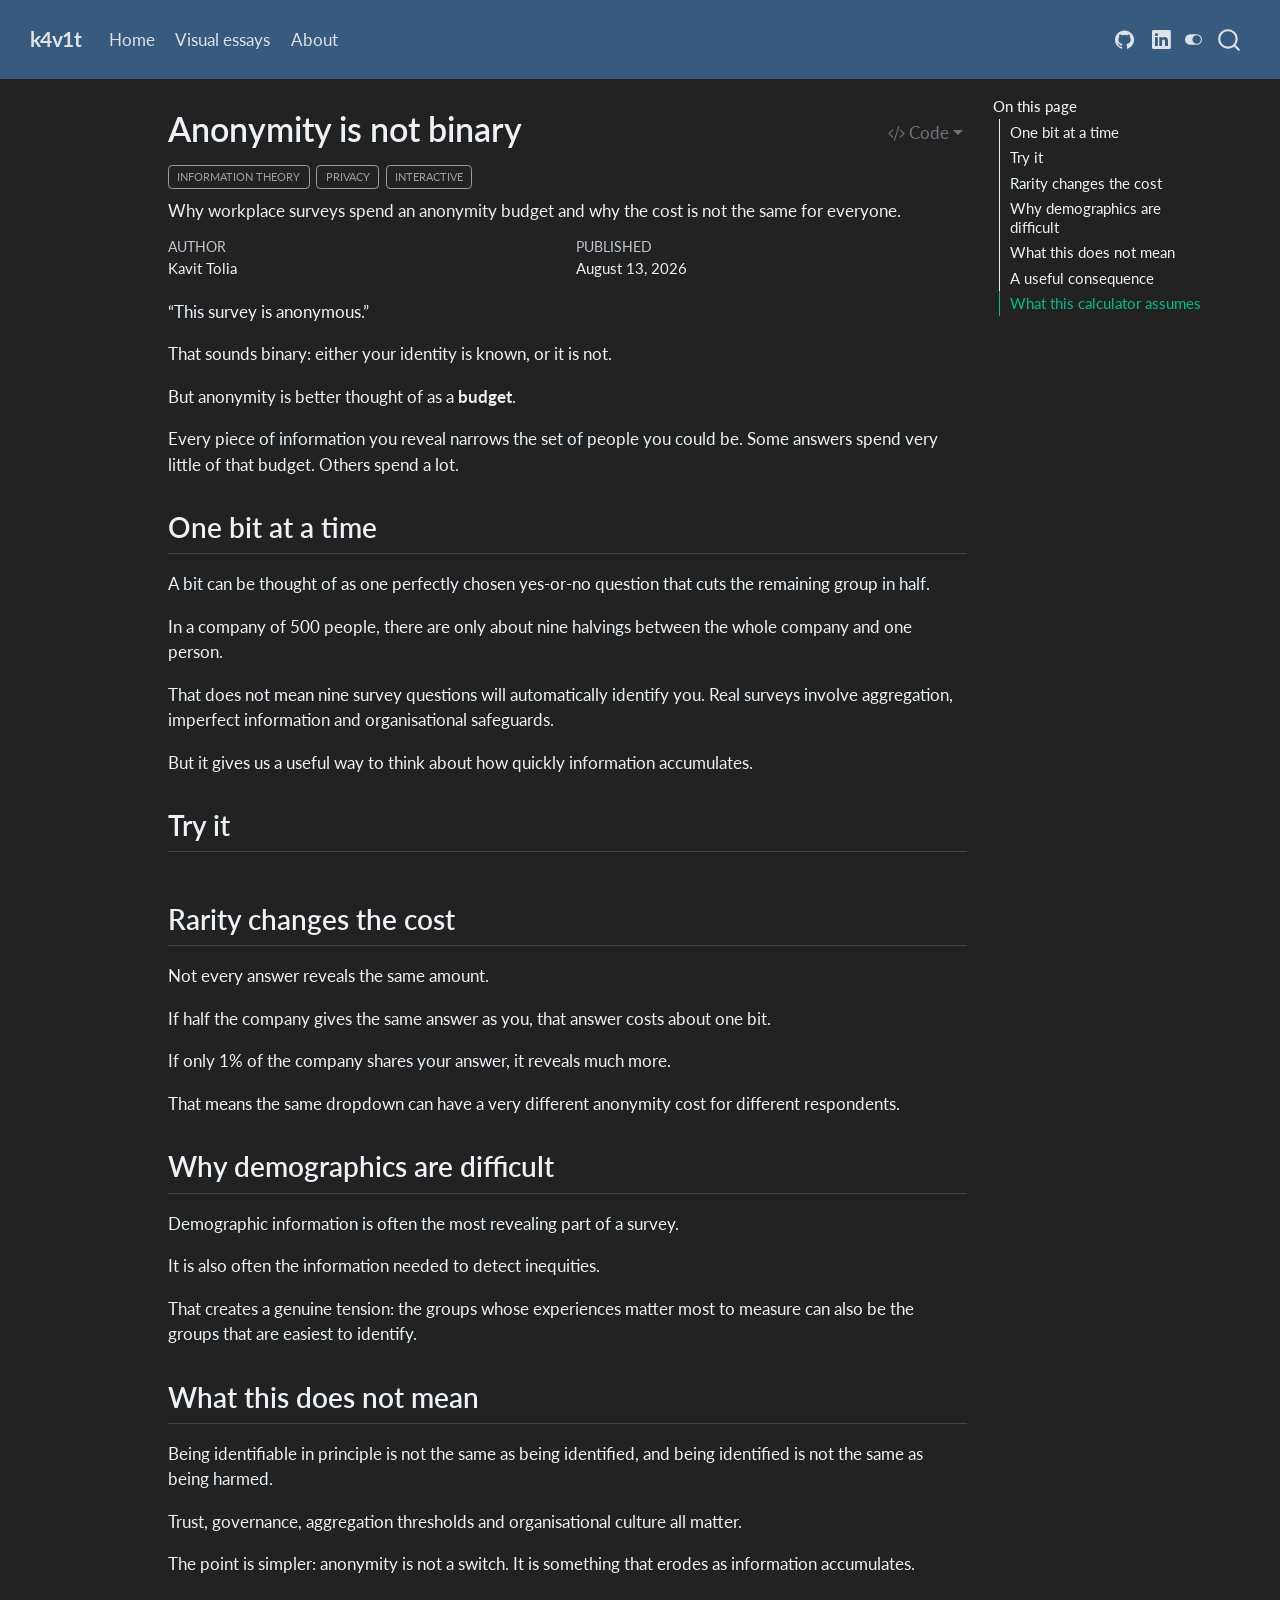
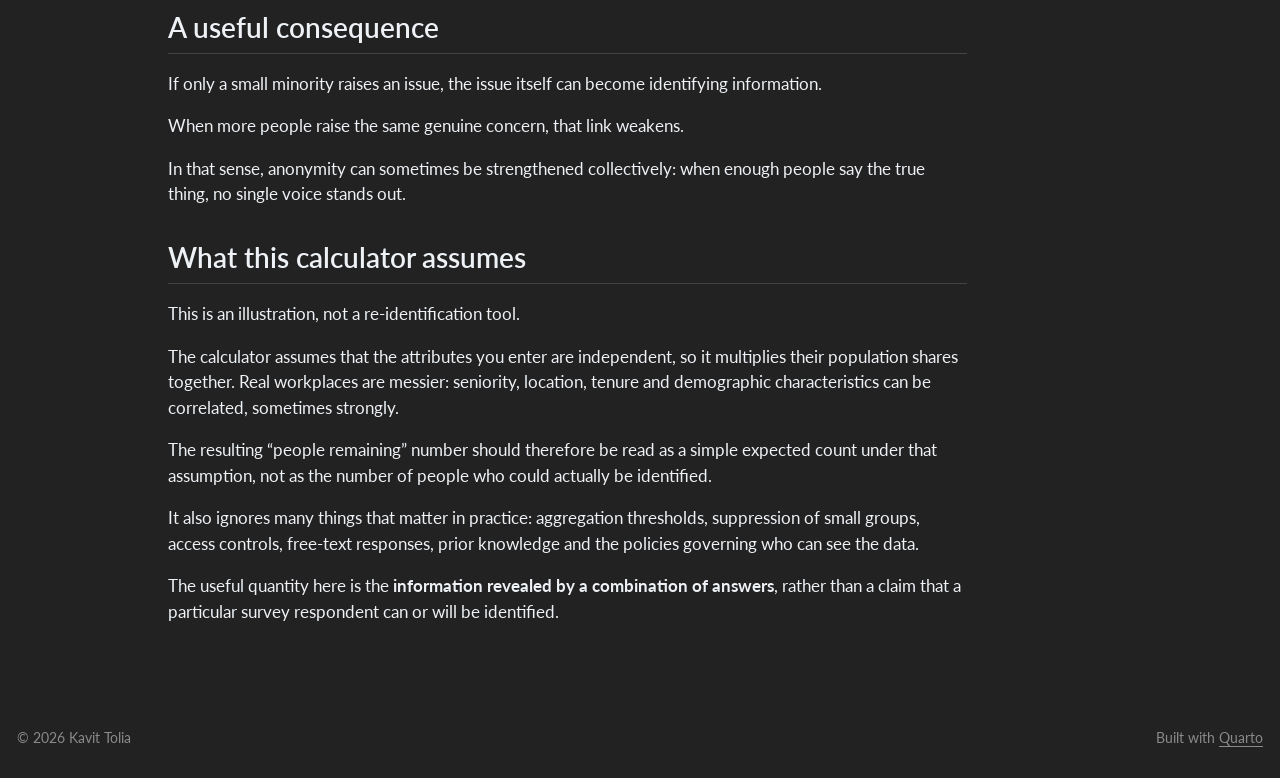
==== posts/anonymity-budget/index.html @ 7439a1c4 "Built site for gh-pages" ====
<!DOCTYPE html>
<html xmlns="http://www.w3.org/1999/xhtml" lang="en" xml:lang="en"><head>

<meta charset="utf-8">
<meta name="generator" content="quarto-1.9.38">

<meta name="viewport" content="width=device-width, initial-scale=1.0, user-scalable=yes">

<meta name="author" content="Kavit Tolia">
<meta name="dcterms.date" content="2026-08-13">
<meta name="description" content="Why workplace surveys spend an anonymity budget and why the cost is not the same for everyone.">

<title>Anonymity is not binary – k4v1t</title>
<style>
/* Default styles provided by pandoc.
** See https://pandoc.org/MANUAL.html#variables-for-html for config info.
*/
code{white-space: pre-wrap;}
span.smallcaps{font-variant: small-caps;}
div.columns{display: flex; gap: min(4vw, 1.5em);}
div.column{flex: auto; overflow-x: auto;}
div.hanging-indent{margin-left: 1.5em; text-indent: -1.5em;}
ul.task-list{list-style: none;}
ul.task-list li input[type="checkbox"] {
  width: 0.8em;
  margin: 0 0.8em 0.2em -1em; /* quarto-specific, see https://github.com/quarto-dev/quarto-cli/issues/4556 */ 
  vertical-align: middle;
}
/* CSS for syntax highlighting */
html { -webkit-text-size-adjust: 100%; }
pre > code.sourceCode { white-space: pre; position: relative; }
pre > code.sourceCode > span { display: inline-block; line-height: 1.25; }
pre > code.sourceCode > span:empty { height: 1.2em; }
.sourceCode { overflow: visible; }
code.sourceCode > span { color: inherit; text-decoration: inherit; }
div.sourceCode { margin: 1em 0; }
pre.sourceCode { margin: 0; }
@media screen {
div.sourceCode { overflow: auto; }
}
@media print {
pre > code.sourceCode { white-space: pre-wrap; }
pre > code.sourceCode > span { text-indent: -5em; padding-left: 5em; }
}
pre.numberSource code
  { counter-reset: source-line 0; }
pre.numberSource code > span
  { position: relative; left: -4em; counter-increment: source-line; }
pre.numberSource code > span > a:first-child::before
  { content: counter(source-line);
    position: relative; left: -1em; text-align: right; vertical-align: baseline;
    border: none; display: inline-block;
    -webkit-touch-callout: none; -webkit-user-select: none;
    -khtml-user-select: none; -moz-user-select: none;
    -ms-user-select: none; user-select: none;
    padding: 0 4px; width: 4em;
  }
pre.numberSource { margin-left: 3em;  padding-left: 4px; }
div.sourceCode
  {   }
@media screen {
pre > code.sourceCode > span > a:first-child::before { text-decoration: underline; }
}
</style>


<script src="../../site_libs/quarto-nav/quarto-nav.js"></script>
<script src="../../site_libs/quarto-nav/headroom.min.js"></script>
<script src="../../site_libs/clipboard/clipboard.min.js"></script>
<script src="../../site_libs/quarto-search/autocomplete.umd.js"></script>
<script src="../../site_libs/quarto-search/fuse.min.js"></script>
<script src="../../site_libs/quarto-search/quarto-search.js"></script>
<meta name="quarto:offset" content="../../">
<script src="../../site_libs/quarto-html/quarto.js" type="module"></script>
<script src="../../site_libs/quarto-html/tabsets/tabsets.js" type="module"></script>
<script src="../../site_libs/quarto-html/popper.min.js"></script>
<script src="../../site_libs/quarto-html/tippy.umd.min.js"></script>
<script src="../../site_libs/quarto-html/anchor.min.js"></script>
<link href="../../site_libs/quarto-html/tippy.css" rel="stylesheet">
<link href="../../site_libs/quarto-html/quarto-syntax-highlighting-15634bcf2e68342d4ad2dfa704d543f6.css" rel="stylesheet" class="quarto-color-scheme" id="quarto-text-highlighting-styles">
<link href="../../site_libs/quarto-html/quarto-syntax-highlighting-dark-0a6b7249c26820e032cb0bd839ff02b1.css" rel="stylesheet" class="quarto-color-scheme quarto-color-alternate" id="quarto-text-highlighting-styles">
<script src="../../site_libs/bootstrap/bootstrap.min.js"></script>
<link href="../../site_libs/bootstrap/bootstrap-icons.css" rel="stylesheet">
<link href="../../site_libs/bootstrap/bootstrap-158031087360bce0ff56dc785ce39e06.min.css" rel="stylesheet" append-hash="true" class="quarto-color-scheme" id="quarto-bootstrap" data-mode="light">
<link href="../../site_libs/bootstrap/bootstrap-dark-5685cd926c25366c96d9f1407e584118.min.css" rel="stylesheet" append-hash="true" class="quarto-color-scheme quarto-color-alternate" id="quarto-bootstrap" data-mode="dark">
<script id="quarto-search-options" type="application/json">{
  "location": "navbar",
  "copy-button": false,
  "collapse-after": 3,
  "panel-placement": "end",
  "type": "overlay",
  "limit": 50,
  "keyboard-shortcut": [
    "f",
    "/",
    "s"
  ],
  "show-item-context": false,
  "language": {
    "search-no-results-text": "No results",
    "search-matching-documents-text": "matching documents",
    "search-copy-link-title": "Copy link to search",
    "search-hide-matches-text": "Hide additional matches",
    "search-more-match-text": "more match in this document",
    "search-more-matches-text": "more matches in this document",
    "search-clear-button-title": "Clear",
    "search-text-placeholder": "",
    "search-detached-cancel-button-title": "Cancel",
    "search-submit-button-title": "Submit",
    "search-label": "Search"
  }
}</script>
<script type="module" src="../../site_libs/quarto-ojs/quarto-ojs-runtime.js"></script>
<link href="../../site_libs/quarto-ojs/quarto-ojs.css" rel="stylesheet">


<link rel="stylesheet" href="../../styles.css">
</head>

<body class="nav-fixed quarto-dark"><script id="quarto-html-before-body" type="application/javascript">
    const toggleBodyColorMode = (bsSheetEl) => {
      const mode = bsSheetEl.getAttribute("data-mode");
      const bodyEl = window.document.querySelector("body");
      if (mode === "dark") {
        bodyEl.classList.add("quarto-dark");
        bodyEl.classList.remove("quarto-light");
      } else {
        bodyEl.classList.add("quarto-light");
        bodyEl.classList.remove("quarto-dark");
      }
    }
    const toggleBodyColorPrimary = () => {
      const bsSheetEl = window.document.querySelector("link#quarto-bootstrap:not([rel=disabled-stylesheet])");
      if (bsSheetEl) {
        toggleBodyColorMode(bsSheetEl);
      }
    }
    const setColorSchemeToggle = (alternate) => {
      const toggles = window.document.querySelectorAll('.quarto-color-scheme-toggle');
      for (let i=0; i < toggles.length; i++) {
        const toggle = toggles[i];
        if (toggle) {
          if (alternate) {
            toggle.classList.add("alternate");
          } else {
            toggle.classList.remove("alternate");
          }
        }
      }
    };
    const toggleColorMode = (alternate) => {
      // Switch the stylesheets
      const primaryStylesheets = window.document.querySelectorAll('link.quarto-color-scheme:not(.quarto-color-alternate)');
      const alternateStylesheets = window.document.querySelectorAll('link.quarto-color-scheme.quarto-color-alternate');
      manageTransitions('#quarto-margin-sidebar .nav-link', false);
      if (alternate) {
        // note: dark is layered on light, we don't disable primary!
        enableStylesheet(alternateStylesheets);
        for (const sheetNode of alternateStylesheets) {
          if (sheetNode.id === "quarto-bootstrap") {
            toggleBodyColorMode(sheetNode);
          }
        }
      } else {
        disableStylesheet(alternateStylesheets);
        enableStylesheet(primaryStylesheets)
        toggleBodyColorPrimary();
      }
      manageTransitions('#quarto-margin-sidebar .nav-link', true);
      // Switch the toggles
      setColorSchemeToggle(alternate)
      // Hack to workaround the fact that safari doesn't
      // properly recolor the scrollbar when toggling (#1455)
      if (navigator.userAgent.indexOf('Safari') > 0 && navigator.userAgent.indexOf('Chrome') == -1) {
        manageTransitions("body", false);
        window.scrollTo(0, 1);
        setTimeout(() => {
          window.scrollTo(0, 0);
          manageTransitions("body", true);
        }, 40);
      }
    }
    const disableStylesheet = (stylesheets) => {
      for (let i=0; i < stylesheets.length; i++) {
        const stylesheet = stylesheets[i];
        stylesheet.rel = 'disabled-stylesheet';
      }
    }
    const enableStylesheet = (stylesheets) => {
      for (let i=0; i < stylesheets.length; i++) {
        const stylesheet = stylesheets[i];
        if(stylesheet.rel !== 'stylesheet') { // for Chrome, which will still FOUC without this check
          stylesheet.rel = 'stylesheet';
        }
      }
    }
    const manageTransitions = (selector, allowTransitions) => {
      const els = window.document.querySelectorAll(selector);
      for (let i=0; i < els.length; i++) {
        const el = els[i];
        if (allowTransitions) {
          el.classList.remove('notransition');
        } else {
          el.classList.add('notransition');
        }
      }
    }
    const isFileUrl = () => {
      return window.location.protocol === 'file:';
    }
    const hasAlternateSentinel = () => {
      let styleSentinel = getColorSchemeSentinel();
      if (styleSentinel !== null) {
        return styleSentinel === "alternate";
      } else {
        return false;
      }
    }
    const setStyleSentinel = (alternate) => {
      const value = alternate ? "alternate" : "default";
      if (!isFileUrl()) {
        window.localStorage.setItem("quarto-color-scheme", value);
      } else {
        localAlternateSentinel = value;
      }
    }
    const getColorSchemeSentinel = () => {
      if (!isFileUrl()) {
        const storageValue = window.localStorage.getItem("quarto-color-scheme");
        return storageValue != null ? storageValue : localAlternateSentinel;
      } else {
        return localAlternateSentinel;
      }
    }
    const toggleGiscusIfUsed = (isAlternate, darkModeDefault) => {
      const baseTheme = document.querySelector('#giscus-base-theme')?.value ?? 'light';
      const alternateTheme = document.querySelector('#giscus-alt-theme')?.value ?? 'dark';
      let newTheme = '';
      if(authorPrefersDark) {
        newTheme = isAlternate ? baseTheme : alternateTheme;
      } else {
        newTheme = isAlternate ? alternateTheme : baseTheme;
      }
      const changeGiscusTheme = () => {
        // From: https://github.com/giscus/giscus/issues/336
        const sendMessage = (message) => {
          const iframe = document.querySelector('iframe.giscus-frame');
          if (!iframe) return;
          iframe.contentWindow.postMessage({ giscus: message }, 'https://giscus.app');
        }
        sendMessage({
          setConfig: {
            theme: newTheme
          }
        });
      }
      const isGiscussLoaded = window.document.querySelector('iframe.giscus-frame') !== null;
      if (isGiscussLoaded) {
        changeGiscusTheme();
      }
    };
    const authorPrefersDark = true;
    const darkModeDefault = authorPrefersDark;
    let localAlternateSentinel = darkModeDefault ? 'alternate' : 'default';
    // Dark / light mode switch
    window.quartoToggleColorScheme = () => {
      // Read the current dark / light value
      let toAlternate = !hasAlternateSentinel();
      toggleColorMode(toAlternate);
      setStyleSentinel(toAlternate);
      toggleGiscusIfUsed(toAlternate, darkModeDefault);
      window.dispatchEvent(new Event('resize'));
    };
    // Switch to dark mode if need be
    if (hasAlternateSentinel()) {
      toggleColorMode(true);
    } else {
      toggleColorMode(false);
    }
  </script>

<div id="quarto-search-results"></div>
  <header id="quarto-header" class="headroom fixed-top">
    <nav class="navbar navbar-expand-lg " data-bs-theme="dark">
      <div class="navbar-container container-fluid">
      <div class="navbar-brand-container mx-auto">
    <a class="navbar-brand" href="../../index.html">
    <span class="navbar-title">k4v1t</span>
    </a>
  </div>
            <div id="quarto-search" class="" title="Search"></div>
          <button class="navbar-toggler" type="button" data-bs-toggle="collapse" data-bs-target="#navbarCollapse" aria-controls="navbarCollapse" role="menu" aria-expanded="false" aria-label="Toggle navigation" onclick="if (window.quartoToggleHeadroom) { window.quartoToggleHeadroom(); }">
  <span class="navbar-toggler-icon"></span>
</button>
          <div class="collapse navbar-collapse" id="navbarCollapse">
            <ul class="navbar-nav navbar-nav-scroll me-auto">
  <li class="nav-item">
    <a class="nav-link" href="../../index.html"> 
<span class="menu-text">Home</span></a>
  </li>  
  <li class="nav-item">
    <a class="nav-link" href="../../essays.html"> 
<span class="menu-text">Visual essays</span></a>
  </li>  
  <li class="nav-item">
    <a class="nav-link" href="../../about.html"> 
<span class="menu-text">About</span></a>
  </li>  
</ul>
            <ul class="navbar-nav navbar-nav-scroll ms-auto">
  <li class="nav-item compact">
    <a class="nav-link" href="https://github.com/k4v1t" target="_blank"> <i class="bi bi-github" role="img" aria-label="GitHub">
</i> 
<span class="menu-text"></span></a>
  </li>  
  <li class="nav-item compact">
    <a class="nav-link" href="https://www.linkedin.com/in/kavittolia/" target="_blank"> <i class="bi bi-linkedin" role="img" aria-label="LinkedIn">
</i> 
<span class="menu-text"></span></a>
  </li>  
</ul>
          </div> <!-- /navcollapse -->
            <div class="quarto-navbar-tools">
  <a href="" class="quarto-color-scheme-toggle quarto-navigation-tool  px-1" onclick="window.quartoToggleColorScheme(); return false;" title="Toggle dark mode"><i class="bi"></i></a>
</div>
      </div> <!-- /container-fluid -->
    </nav>
</header>
<!-- content -->
<div id="quarto-content" class="quarto-container page-columns page-rows-contents page-layout-article page-navbar">
<!-- sidebar -->
<!-- margin-sidebar -->
    <div id="quarto-margin-sidebar" class="sidebar margin-sidebar">
        <nav id="TOC" role="doc-toc" class="toc-active">
    <h2 id="toc-title">On this page</h2>
   
  <ul>
  <li><a href="#one-bit-at-a-time" id="toc-one-bit-at-a-time" class="nav-link active" data-scroll-target="#one-bit-at-a-time">One bit at a time</a></li>
  <li><a href="#try-it" id="toc-try-it" class="nav-link" data-scroll-target="#try-it">Try it</a></li>
  <li><a href="#rarity-changes-the-cost" id="toc-rarity-changes-the-cost" class="nav-link" data-scroll-target="#rarity-changes-the-cost">Rarity changes the cost</a></li>
  <li><a href="#why-demographics-are-difficult" id="toc-why-demographics-are-difficult" class="nav-link" data-scroll-target="#why-demographics-are-difficult">Why demographics are difficult</a></li>
  <li><a href="#what-this-does-not-mean" id="toc-what-this-does-not-mean" class="nav-link" data-scroll-target="#what-this-does-not-mean">What this does not mean</a></li>
  <li><a href="#a-useful-consequence" id="toc-a-useful-consequence" class="nav-link" data-scroll-target="#a-useful-consequence">A useful consequence</a></li>
  <li><a href="#what-this-calculator-assumes" id="toc-what-this-calculator-assumes" class="nav-link" data-scroll-target="#what-this-calculator-assumes">What this calculator assumes</a></li>
  </ul>
</nav>
    </div>
<!-- main -->
<main class="content" id="quarto-document-content">


<header id="title-block-header" class="quarto-title-block default">
<div class="quarto-title">
<div class="quarto-title-block"><div><h1 class="title">Anonymity is not binary</h1><button type="button" class="btn code-tools-button dropdown-toggle" id="quarto-code-tools-menu" data-bs-toggle="dropdown" aria-expanded="false"><i class="bi"></i> Code</button><ul class="dropdown-menu dropdown-menu-end" aria-labelelledby="quarto-code-tools-menu"><li><a id="quarto-show-all-code" class="dropdown-item" href="javascript:void(0)" role="button">Show All Code</a></li><li><a id="quarto-hide-all-code" class="dropdown-item" href="javascript:void(0)" role="button">Hide All Code</a></li><li><hr class="dropdown-divider"></li><li><a id="quarto-view-source" class="dropdown-item" href="javascript:void(0)" role="button">View Source</a></li></ul></div></div>
  <div class="quarto-categories">
    <div class="quarto-category">Information theory</div>
    <div class="quarto-category">Privacy</div>
    <div class="quarto-category">Interactive</div>
  </div>
  </div>

<div>
  <div class="description">
    Why workplace surveys spend an anonymity budget and why the cost is not the same for everyone.
  </div>
</div>


<div class="quarto-title-meta">

    <div>
    <div class="quarto-title-meta-heading">Author</div>
    <div class="quarto-title-meta-contents">
             <p>Kavit Tolia </p>
          </div>
  </div>
    
    <div>
    <div class="quarto-title-meta-heading">Published</div>
    <div class="quarto-title-meta-contents">
      <p class="date">August 13, 2026</p>
    </div>
  </div>
  
    
  </div>
  


</header>


<p>“This survey is anonymous.”</p>
<p>That sounds binary: either your identity is known, or it is not.</p>
<p>But anonymity is better thought of as a <strong>budget</strong>.</p>
<p>Every piece of information you reveal narrows the set of people you could be. Some answers spend very little of that budget. Others spend a lot.</p>
<section id="one-bit-at-a-time" class="level2">
<h2 class="anchored" data-anchor-id="one-bit-at-a-time">One bit at a time</h2>
<p>A bit can be thought of as one perfectly chosen yes-or-no question that cuts the remaining group in half.</p>
<p>In a company of 500 people, there are only about nine halvings between the whole company and one person.</p>
<p>That does not mean nine survey questions will automatically identify you. Real surveys involve aggregation, imperfect information and organisational safeguards.</p>
<p>But it gives us a useful way to think about how quickly information accumulates.</p>
</section>
<section id="try-it" class="level2">
<h2 class="anchored" data-anchor-id="try-it">Try it</h2>
<div class="cell">
<details class="code-fold hidden">
<summary>Code</summary>
<div class="code-copy-outer-scaffold"><div class="sourceCode cell-code hidden" id="cb1" data-startfrom="34" data-source-offset="-1"><pre class="sourceCode js code-with-copy"><code class="sourceCode javascript" style="counter-reset: source-line 33;"><span id="cb1-34"><a href="#cb1-34" aria-hidden="true" tabindex="-1"></a>viewof companySize <span class="op">=</span> Inputs<span class="op">.</span><span class="fu">number</span>({</span>
<span id="cb1-35"><a href="#cb1-35" aria-hidden="true" tabindex="-1"></a>  <span class="dt">label</span><span class="op">:</span> <span class="st">"Company size"</span><span class="op">,</span></span>
<span id="cb1-36"><a href="#cb1-36" aria-hidden="true" tabindex="-1"></a>  <span class="dt">value</span><span class="op">:</span> <span class="dv">500</span><span class="op">,</span></span>
<span id="cb1-37"><a href="#cb1-37" aria-hidden="true" tabindex="-1"></a>  <span class="dt">min</span><span class="op">:</span> <span class="dv">10</span><span class="op">,</span></span>
<span id="cb1-38"><a href="#cb1-38" aria-hidden="true" tabindex="-1"></a>  <span class="dt">max</span><span class="op">:</span> <span class="dv">100000</span><span class="op">,</span></span>
<span id="cb1-39"><a href="#cb1-39" aria-hidden="true" tabindex="-1"></a>  <span class="dt">step</span><span class="op">:</span> <span class="dv">10</span></span>
<span id="cb1-40"><a href="#cb1-40" aria-hidden="true" tabindex="-1"></a>})</span>
<span id="cb1-41"><a href="#cb1-41" aria-hidden="true" tabindex="-1"></a></span>
<span id="cb1-42"><a href="#cb1-42" aria-hidden="true" tabindex="-1"></a>viewof gender <span class="op">=</span> Inputs<span class="op">.</span><span class="fu">select</span>(</span>
<span id="cb1-43"><a href="#cb1-43" aria-hidden="true" tabindex="-1"></a>  [<span class="st">"Woman"</span><span class="op">,</span> <span class="st">"Man"</span><span class="op">,</span> <span class="st">"Non-binary / other"</span><span class="op">,</span> <span class="st">"Prefer not to say"</span>]<span class="op">,</span></span>
<span id="cb1-44"><a href="#cb1-44" aria-hidden="true" tabindex="-1"></a>  {<span class="dt">label</span><span class="op">:</span> <span class="kw">null</span>}</span>
<span id="cb1-45"><a href="#cb1-45" aria-hidden="true" tabindex="-1"></a>)</span>
<span id="cb1-46"><a href="#cb1-46" aria-hidden="true" tabindex="-1"></a></span>
<span id="cb1-47"><a href="#cb1-47" aria-hidden="true" tabindex="-1"></a>viewof genderPct <span class="op">=</span> Inputs<span class="op">.</span><span class="fu">number</span>({</span>
<span id="cb1-48"><a href="#cb1-48" aria-hidden="true" tabindex="-1"></a>  <span class="dt">label</span><span class="op">:</span> <span class="kw">null</span><span class="op">,</span></span>
<span id="cb1-49"><a href="#cb1-49" aria-hidden="true" tabindex="-1"></a>  <span class="dt">value</span><span class="op">:</span> <span class="dv">40</span><span class="op">,</span></span>
<span id="cb1-50"><a href="#cb1-50" aria-hidden="true" tabindex="-1"></a>  <span class="dt">min</span><span class="op">:</span> <span class="fl">0.1</span><span class="op">,</span></span>
<span id="cb1-51"><a href="#cb1-51" aria-hidden="true" tabindex="-1"></a>  <span class="dt">max</span><span class="op">:</span> <span class="dv">100</span><span class="op">,</span></span>
<span id="cb1-52"><a href="#cb1-52" aria-hidden="true" tabindex="-1"></a>  <span class="dt">step</span><span class="op">:</span> <span class="fl">0.1</span></span>
<span id="cb1-53"><a href="#cb1-53" aria-hidden="true" tabindex="-1"></a>})</span>
<span id="cb1-54"><a href="#cb1-54" aria-hidden="true" tabindex="-1"></a></span>
<span id="cb1-55"><a href="#cb1-55" aria-hidden="true" tabindex="-1"></a>viewof seniority <span class="op">=</span> Inputs<span class="op">.</span><span class="fu">select</span>(</span>
<span id="cb1-56"><a href="#cb1-56" aria-hidden="true" tabindex="-1"></a>  [<span class="st">"Junior"</span><span class="op">,</span> <span class="st">"Mid-level"</span><span class="op">,</span> <span class="st">"Senior"</span><span class="op">,</span> <span class="st">"Leadership"</span><span class="op">,</span> <span class="st">"Prefer not to say"</span>]<span class="op">,</span></span>
<span id="cb1-57"><a href="#cb1-57" aria-hidden="true" tabindex="-1"></a>  {<span class="dt">label</span><span class="op">:</span> <span class="kw">null</span>}</span>
<span id="cb1-58"><a href="#cb1-58" aria-hidden="true" tabindex="-1"></a>)</span>
<span id="cb1-59"><a href="#cb1-59" aria-hidden="true" tabindex="-1"></a></span>
<span id="cb1-60"><a href="#cb1-60" aria-hidden="true" tabindex="-1"></a>viewof seniorityPct <span class="op">=</span> Inputs<span class="op">.</span><span class="fu">number</span>({</span>
<span id="cb1-61"><a href="#cb1-61" aria-hidden="true" tabindex="-1"></a>  <span class="dt">label</span><span class="op">:</span> <span class="kw">null</span><span class="op">,</span></span>
<span id="cb1-62"><a href="#cb1-62" aria-hidden="true" tabindex="-1"></a>  <span class="dt">value</span><span class="op">:</span> <span class="dv">25</span><span class="op">,</span></span>
<span id="cb1-63"><a href="#cb1-63" aria-hidden="true" tabindex="-1"></a>  <span class="dt">min</span><span class="op">:</span> <span class="fl">0.1</span><span class="op">,</span></span>
<span id="cb1-64"><a href="#cb1-64" aria-hidden="true" tabindex="-1"></a>  <span class="dt">max</span><span class="op">:</span> <span class="dv">100</span><span class="op">,</span></span>
<span id="cb1-65"><a href="#cb1-65" aria-hidden="true" tabindex="-1"></a>  <span class="dt">step</span><span class="op">:</span> <span class="fl">0.1</span></span>
<span id="cb1-66"><a href="#cb1-66" aria-hidden="true" tabindex="-1"></a>})</span>
<span id="cb1-67"><a href="#cb1-67" aria-hidden="true" tabindex="-1"></a></span>
<span id="cb1-68"><a href="#cb1-68" aria-hidden="true" tabindex="-1"></a>viewof location <span class="op">=</span> Inputs<span class="op">.</span><span class="fu">select</span>(</span>
<span id="cb1-69"><a href="#cb1-69" aria-hidden="true" tabindex="-1"></a>  [<span class="st">"Head office"</span><span class="op">,</span> <span class="st">"Other office"</span><span class="op">,</span> <span class="st">"Remote"</span><span class="op">,</span> <span class="st">"Prefer not to say"</span>]<span class="op">,</span></span>
<span id="cb1-70"><a href="#cb1-70" aria-hidden="true" tabindex="-1"></a>  {<span class="dt">label</span><span class="op">:</span> <span class="kw">null</span>}</span>
<span id="cb1-71"><a href="#cb1-71" aria-hidden="true" tabindex="-1"></a>)</span>
<span id="cb1-72"><a href="#cb1-72" aria-hidden="true" tabindex="-1"></a></span>
<span id="cb1-73"><a href="#cb1-73" aria-hidden="true" tabindex="-1"></a>viewof locationPct <span class="op">=</span> Inputs<span class="op">.</span><span class="fu">number</span>({</span>
<span id="cb1-74"><a href="#cb1-74" aria-hidden="true" tabindex="-1"></a>  <span class="dt">label</span><span class="op">:</span> <span class="kw">null</span><span class="op">,</span></span>
<span id="cb1-75"><a href="#cb1-75" aria-hidden="true" tabindex="-1"></a>  <span class="dt">value</span><span class="op">:</span> <span class="dv">50</span><span class="op">,</span></span>
<span id="cb1-76"><a href="#cb1-76" aria-hidden="true" tabindex="-1"></a>  <span class="dt">min</span><span class="op">:</span> <span class="fl">0.1</span><span class="op">,</span></span>
<span id="cb1-77"><a href="#cb1-77" aria-hidden="true" tabindex="-1"></a>  <span class="dt">max</span><span class="op">:</span> <span class="dv">100</span><span class="op">,</span></span>
<span id="cb1-78"><a href="#cb1-78" aria-hidden="true" tabindex="-1"></a>  <span class="dt">step</span><span class="op">:</span> <span class="fl">0.1</span></span>
<span id="cb1-79"><a href="#cb1-79" aria-hidden="true" tabindex="-1"></a>})</span>
<span id="cb1-80"><a href="#cb1-80" aria-hidden="true" tabindex="-1"></a></span>
<span id="cb1-81"><a href="#cb1-81" aria-hidden="true" tabindex="-1"></a>viewof tenure <span class="op">=</span> Inputs<span class="op">.</span><span class="fu">select</span>(</span>
<span id="cb1-82"><a href="#cb1-82" aria-hidden="true" tabindex="-1"></a>  [<span class="st">"&lt; 1 year"</span><span class="op">,</span> <span class="st">"1–3 years"</span><span class="op">,</span> <span class="st">"3–5 years"</span><span class="op">,</span> <span class="st">"5+ years"</span><span class="op">,</span> <span class="st">"Prefer not to say"</span>]<span class="op">,</span></span>
<span id="cb1-83"><a href="#cb1-83" aria-hidden="true" tabindex="-1"></a>  {<span class="dt">label</span><span class="op">:</span> <span class="kw">null</span>}</span>
<span id="cb1-84"><a href="#cb1-84" aria-hidden="true" tabindex="-1"></a>)</span>
<span id="cb1-85"><a href="#cb1-85" aria-hidden="true" tabindex="-1"></a></span>
<span id="cb1-86"><a href="#cb1-86" aria-hidden="true" tabindex="-1"></a>viewof tenurePct <span class="op">=</span> Inputs<span class="op">.</span><span class="fu">number</span>({</span>
<span id="cb1-87"><a href="#cb1-87" aria-hidden="true" tabindex="-1"></a>  <span class="dt">label</span><span class="op">:</span> <span class="kw">null</span><span class="op">,</span></span>
<span id="cb1-88"><a href="#cb1-88" aria-hidden="true" tabindex="-1"></a>  <span class="dt">value</span><span class="op">:</span> <span class="dv">20</span><span class="op">,</span></span>
<span id="cb1-89"><a href="#cb1-89" aria-hidden="true" tabindex="-1"></a>  <span class="dt">min</span><span class="op">:</span> <span class="fl">0.1</span><span class="op">,</span></span>
<span id="cb1-90"><a href="#cb1-90" aria-hidden="true" tabindex="-1"></a>  <span class="dt">max</span><span class="op">:</span> <span class="dv">100</span><span class="op">,</span></span>
<span id="cb1-91"><a href="#cb1-91" aria-hidden="true" tabindex="-1"></a>  <span class="dt">step</span><span class="op">:</span> <span class="fl">0.1</span></span>
<span id="cb1-92"><a href="#cb1-92" aria-hidden="true" tabindex="-1"></a>})</span>
<span id="cb1-93"><a href="#cb1-93" aria-hidden="true" tabindex="-1"></a></span>
<span id="cb1-94"><a href="#cb1-94" aria-hidden="true" tabindex="-1"></a><span class="fu">html</span><span class="vs">`</span></span>
<span id="cb1-95"><a href="#cb1-95" aria-hidden="true" tabindex="-1"></a><span class="vs">&lt;div class="survey-box"&gt;</span></span>
<span id="cb1-96"><a href="#cb1-96" aria-hidden="true" tabindex="-1"></a></span>
<span id="cb1-97"><a href="#cb1-97" aria-hidden="true" tabindex="-1"></a><span class="vs">  &lt;div class="survey-heading"&gt;</span></span>
<span id="cb1-98"><a href="#cb1-98" aria-hidden="true" tabindex="-1"></a><span class="vs">    &lt;div&gt;Attribute&lt;/div&gt;</span></span>
<span id="cb1-99"><a href="#cb1-99" aria-hidden="true" tabindex="-1"></a><span class="vs">    &lt;div&gt;Your answer&lt;/div&gt;</span></span>
<span id="cb1-100"><a href="#cb1-100" aria-hidden="true" tabindex="-1"></a><span class="vs">    &lt;div&gt;Share of company (%)&lt;/div&gt;</span></span>
<span id="cb1-101"><a href="#cb1-101" aria-hidden="true" tabindex="-1"></a><span class="vs">  &lt;/div&gt;</span></span>
<span id="cb1-102"><a href="#cb1-102" aria-hidden="true" tabindex="-1"></a></span>
<span id="cb1-103"><a href="#cb1-103" aria-hidden="true" tabindex="-1"></a><span class="vs">  &lt;div class="survey-row"&gt;</span></span>
<span id="cb1-104"><a href="#cb1-104" aria-hidden="true" tabindex="-1"></a><span class="vs">    &lt;div class="survey-label"&gt;Gender&lt;/div&gt;</span></span>
<span id="cb1-105"><a href="#cb1-105" aria-hidden="true" tabindex="-1"></a><span class="vs">    &lt;div&gt;</span><span class="sc">${</span>viewof gender<span class="sc">}</span><span class="vs">&lt;/div&gt;</span></span>
<span id="cb1-106"><a href="#cb1-106" aria-hidden="true" tabindex="-1"></a><span class="vs">    &lt;div class="survey-pct"&gt;</span><span class="sc">${</span>viewof genderPct<span class="sc">}</span><span class="vs">&lt;/div&gt;</span></span>
<span id="cb1-107"><a href="#cb1-107" aria-hidden="true" tabindex="-1"></a><span class="vs">  &lt;/div&gt;</span></span>
<span id="cb1-108"><a href="#cb1-108" aria-hidden="true" tabindex="-1"></a></span>
<span id="cb1-109"><a href="#cb1-109" aria-hidden="true" tabindex="-1"></a><span class="vs">  &lt;div class="survey-row"&gt;</span></span>
<span id="cb1-110"><a href="#cb1-110" aria-hidden="true" tabindex="-1"></a><span class="vs">    &lt;div class="survey-label"&gt;Seniority&lt;/div&gt;</span></span>
<span id="cb1-111"><a href="#cb1-111" aria-hidden="true" tabindex="-1"></a><span class="vs">    &lt;div&gt;</span><span class="sc">${</span>viewof seniority<span class="sc">}</span><span class="vs">&lt;/div&gt;</span></span>
<span id="cb1-112"><a href="#cb1-112" aria-hidden="true" tabindex="-1"></a><span class="vs">    &lt;div class="survey-pct"&gt;</span><span class="sc">${</span>viewof seniorityPct<span class="sc">}</span><span class="vs">&lt;/div&gt;</span></span>
<span id="cb1-113"><a href="#cb1-113" aria-hidden="true" tabindex="-1"></a><span class="vs">  &lt;/div&gt;</span></span>
<span id="cb1-114"><a href="#cb1-114" aria-hidden="true" tabindex="-1"></a></span>
<span id="cb1-115"><a href="#cb1-115" aria-hidden="true" tabindex="-1"></a><span class="vs">  &lt;div class="survey-row"&gt;</span></span>
<span id="cb1-116"><a href="#cb1-116" aria-hidden="true" tabindex="-1"></a><span class="vs">    &lt;div class="survey-label"&gt;Location&lt;/div&gt;</span></span>
<span id="cb1-117"><a href="#cb1-117" aria-hidden="true" tabindex="-1"></a><span class="vs">    &lt;div&gt;</span><span class="sc">${</span>viewof location<span class="sc">}</span><span class="vs">&lt;/div&gt;</span></span>
<span id="cb1-118"><a href="#cb1-118" aria-hidden="true" tabindex="-1"></a><span class="vs">    &lt;div class="survey-pct"&gt;</span><span class="sc">${</span>viewof locationPct<span class="sc">}</span><span class="vs">&lt;/div&gt;</span></span>
<span id="cb1-119"><a href="#cb1-119" aria-hidden="true" tabindex="-1"></a><span class="vs">  &lt;/div&gt;</span></span>
<span id="cb1-120"><a href="#cb1-120" aria-hidden="true" tabindex="-1"></a></span>
<span id="cb1-121"><a href="#cb1-121" aria-hidden="true" tabindex="-1"></a><span class="vs">  &lt;div class="survey-row"&gt;</span></span>
<span id="cb1-122"><a href="#cb1-122" aria-hidden="true" tabindex="-1"></a><span class="vs">    &lt;div class="survey-label"&gt;Tenure&lt;/div&gt;</span></span>
<span id="cb1-123"><a href="#cb1-123" aria-hidden="true" tabindex="-1"></a><span class="vs">    &lt;div&gt;</span><span class="sc">${</span>viewof tenure<span class="sc">}</span><span class="vs">&lt;/div&gt;</span></span>
<span id="cb1-124"><a href="#cb1-124" aria-hidden="true" tabindex="-1"></a><span class="vs">    &lt;div class="survey-pct"&gt;</span><span class="sc">${</span>viewof tenurePct<span class="sc">}</span><span class="vs">&lt;/div&gt;</span></span>
<span id="cb1-125"><a href="#cb1-125" aria-hidden="true" tabindex="-1"></a><span class="vs">  &lt;/div&gt;</span></span>
<span id="cb1-126"><a href="#cb1-126" aria-hidden="true" tabindex="-1"></a></span>
<span id="cb1-127"><a href="#cb1-127" aria-hidden="true" tabindex="-1"></a><span class="vs">&lt;/div&gt;</span></span>
<span id="cb1-128"><a href="#cb1-128" aria-hidden="true" tabindex="-1"></a><span class="vs">`</span></span></code></pre></div><button title="Copy to Clipboard" class="code-copy-button"><i class="bi"></i></button></div>
</details>
<div class="cell-output cell-output-display">
<div>
<div id="ojs-cell-1-1" data-nodetype="declaration">

</div>
</div>
</div>
<div class="cell-output cell-output-display">
<div>
<div id="ojs-cell-1-2" data-nodetype="declaration">

</div>
</div>
</div>
<div class="cell-output cell-output-display">
<div>
<div id="ojs-cell-1-3" data-nodetype="declaration">

</div>
</div>
</div>
<div class="cell-output cell-output-display">
<div>
<div id="ojs-cell-1-4" data-nodetype="declaration">

</div>
</div>
</div>
<div class="cell-output cell-output-display">
<div>
<div id="ojs-cell-1-5" data-nodetype="declaration">

</div>
</div>
</div>
<div class="cell-output cell-output-display">
<div>
<div id="ojs-cell-1-6" data-nodetype="declaration">

</div>
</div>
</div>
<div class="cell-output cell-output-display">
<div>
<div id="ojs-cell-1-7" data-nodetype="declaration">

</div>
</div>
</div>
<div class="cell-output cell-output-display">
<div>
<div id="ojs-cell-1-8" data-nodetype="declaration">

</div>
</div>
</div>
<div class="cell-output cell-output-display">
<div>
<div id="ojs-cell-1-9" data-nodetype="declaration">

</div>
</div>
</div>
<div class="cell-output cell-output-display">
<div>
<div id="ojs-cell-1-10" data-nodetype="expression">

</div>
</div>
</div>
<details class="code-fold hidden">
<summary>Code</summary>
<div class="code-copy-outer-scaffold"><div class="sourceCode cell-code hidden" id="cb2" data-startfrom="130" data-source-offset="-1866"><pre class="sourceCode js code-with-copy"><code class="sourceCode javascript" style="counter-reset: source-line 129;"><span id="cb2-130"><a href="#cb2-130" aria-hidden="true" tabindex="-1"></a>answers <span class="op">=</span> [</span>
<span id="cb2-131"><a href="#cb2-131" aria-hidden="true" tabindex="-1"></a>  {<span class="dt">name</span><span class="op">:</span> <span class="st">"Gender"</span><span class="op">,</span> <span class="dt">answer</span><span class="op">:</span> gender<span class="op">,</span> <span class="dt">pct</span><span class="op">:</span> genderPct}<span class="op">,</span></span>
<span id="cb2-132"><a href="#cb2-132" aria-hidden="true" tabindex="-1"></a>  {<span class="dt">name</span><span class="op">:</span> <span class="st">"Seniority"</span><span class="op">,</span> <span class="dt">answer</span><span class="op">:</span> seniority<span class="op">,</span> <span class="dt">pct</span><span class="op">:</span> seniorityPct}<span class="op">,</span></span>
<span id="cb2-133"><a href="#cb2-133" aria-hidden="true" tabindex="-1"></a>  {<span class="dt">name</span><span class="op">:</span> <span class="st">"Location"</span><span class="op">,</span> <span class="dt">answer</span><span class="op">:</span> location<span class="op">,</span> <span class="dt">pct</span><span class="op">:</span> locationPct}<span class="op">,</span></span>
<span id="cb2-134"><a href="#cb2-134" aria-hidden="true" tabindex="-1"></a>  {<span class="dt">name</span><span class="op">:</span> <span class="st">"Tenure"</span><span class="op">,</span> <span class="dt">answer</span><span class="op">:</span> tenure<span class="op">,</span> <span class="dt">pct</span><span class="op">:</span> tenurePct}</span>
<span id="cb2-135"><a href="#cb2-135" aria-hidden="true" tabindex="-1"></a>]</span>
<span id="cb2-136"><a href="#cb2-136" aria-hidden="true" tabindex="-1"></a></span>
<span id="cb2-137"><a href="#cb2-137" aria-hidden="true" tabindex="-1"></a>results <span class="op">=</span> answers<span class="op">.</span><span class="fu">map</span>(d <span class="kw">=&gt;</span> {</span>
<span id="cb2-138"><a href="#cb2-138" aria-hidden="true" tabindex="-1"></a>  <span class="kw">const</span> skipped <span class="op">=</span> d<span class="op">.</span><span class="at">answer</span> <span class="op">===</span> <span class="st">"Prefer not to say"</span></span>
<span id="cb2-139"><a href="#cb2-139" aria-hidden="true" tabindex="-1"></a></span>
<span id="cb2-140"><a href="#cb2-140" aria-hidden="true" tabindex="-1"></a>  <span class="cf">return</span> {</span>
<span id="cb2-141"><a href="#cb2-141" aria-hidden="true" tabindex="-1"></a>    <span class="op">...</span>d<span class="op">,</span></span>
<span id="cb2-142"><a href="#cb2-142" aria-hidden="true" tabindex="-1"></a>    <span class="dt">p</span><span class="op">:</span> skipped <span class="op">?</span> <span class="dv">1</span> <span class="op">:</span> d<span class="op">.</span><span class="at">pct</span> <span class="op">/</span> <span class="dv">100</span><span class="op">,</span></span>
<span id="cb2-143"><a href="#cb2-143" aria-hidden="true" tabindex="-1"></a>    <span class="dt">bits</span><span class="op">:</span> skipped <span class="op">?</span> <span class="dv">0</span> <span class="op">:</span> <span class="op">-</span><span class="bu">Math</span><span class="op">.</span><span class="fu">log2</span>(d<span class="op">.</span><span class="at">pct</span> <span class="op">/</span> <span class="dv">100</span>)</span>
<span id="cb2-144"><a href="#cb2-144" aria-hidden="true" tabindex="-1"></a>  }</span>
<span id="cb2-145"><a href="#cb2-145" aria-hidden="true" tabindex="-1"></a>})</span>
<span id="cb2-146"><a href="#cb2-146" aria-hidden="true" tabindex="-1"></a></span>
<span id="cb2-147"><a href="#cb2-147" aria-hidden="true" tabindex="-1"></a>budget <span class="op">=</span> <span class="bu">Math</span><span class="op">.</span><span class="fu">log2</span>(companySize)</span>
<span id="cb2-148"><a href="#cb2-148" aria-hidden="true" tabindex="-1"></a></span>
<span id="cb2-149"><a href="#cb2-149" aria-hidden="true" tabindex="-1"></a>totalBits <span class="op">=</span> results<span class="op">.</span><span class="fu">reduce</span>(</span>
<span id="cb2-150"><a href="#cb2-150" aria-hidden="true" tabindex="-1"></a>  (sum<span class="op">,</span> d) <span class="kw">=&gt;</span> sum <span class="op">+</span> d<span class="op">.</span><span class="at">bits</span><span class="op">,</span></span>
<span id="cb2-151"><a href="#cb2-151" aria-hidden="true" tabindex="-1"></a>  <span class="dv">0</span></span>
<span id="cb2-152"><a href="#cb2-152" aria-hidden="true" tabindex="-1"></a>)</span>
<span id="cb2-153"><a href="#cb2-153" aria-hidden="true" tabindex="-1"></a></span>
<span id="cb2-154"><a href="#cb2-154" aria-hidden="true" tabindex="-1"></a>remaining <span class="op">=</span> companySize <span class="op">*</span> results<span class="op">.</span><span class="fu">reduce</span>(</span>
<span id="cb2-155"><a href="#cb2-155" aria-hidden="true" tabindex="-1"></a>  (product<span class="op">,</span> d) <span class="kw">=&gt;</span> product <span class="op">*</span> d<span class="op">.</span><span class="at">p</span><span class="op">,</span></span>
<span id="cb2-156"><a href="#cb2-156" aria-hidden="true" tabindex="-1"></a>  <span class="dv">1</span></span>
<span id="cb2-157"><a href="#cb2-157" aria-hidden="true" tabindex="-1"></a>)</span>
<span id="cb2-158"><a href="#cb2-158" aria-hidden="true" tabindex="-1"></a></span>
<span id="cb2-159"><a href="#cb2-159" aria-hidden="true" tabindex="-1"></a>verdict <span class="op">=</span></span>
<span id="cb2-160"><a href="#cb2-160" aria-hidden="true" tabindex="-1"></a>  remaining <span class="op">&gt;</span> <span class="dv">20</span> <span class="op">?</span> <span class="st">"Broad profile"</span> <span class="op">:</span></span>
<span id="cb2-161"><a href="#cb2-161" aria-hidden="true" tabindex="-1"></a>  remaining <span class="op">&gt;</span> <span class="dv">5</span> <span class="op">?</span> <span class="st">"Narrow profile"</span> <span class="op">:</span></span>
<span id="cb2-162"><a href="#cb2-162" aria-hidden="true" tabindex="-1"></a>  remaining <span class="op">&gt;</span> <span class="dv">1</span> <span class="op">?</span> <span class="st">"Very narrow profile"</span> <span class="op">:</span></span>
<span id="cb2-163"><a href="#cb2-163" aria-hidden="true" tabindex="-1"></a>  <span class="st">"Unique in this simplified model"</span></span>
<span id="cb2-164"><a href="#cb2-164" aria-hidden="true" tabindex="-1"></a></span>
<span id="cb2-165"><a href="#cb2-165" aria-hidden="true" tabindex="-1"></a><span class="fu">html</span><span class="vs">`</span></span>
<span id="cb2-166"><a href="#cb2-166" aria-hidden="true" tabindex="-1"></a><span class="vs">&lt;div class="anonymity-summary"&gt;</span></span>
<span id="cb2-167"><a href="#cb2-167" aria-hidden="true" tabindex="-1"></a></span>
<span id="cb2-168"><a href="#cb2-168" aria-hidden="true" tabindex="-1"></a><span class="vs">  &lt;div class="metric"&gt;</span></span>
<span id="cb2-169"><a href="#cb2-169" aria-hidden="true" tabindex="-1"></a><span class="vs">    &lt;div class="metric-label"&gt;Anonymity budget&lt;/div&gt;</span></span>
<span id="cb2-170"><a href="#cb2-170" aria-hidden="true" tabindex="-1"></a><span class="vs">    &lt;div class="metric-value"&gt;</span><span class="sc">${</span>budget<span class="op">.</span><span class="fu">toFixed</span>(<span class="dv">2</span>)<span class="sc">}</span><span class="vs">&lt;/div&gt;</span></span>
<span id="cb2-171"><a href="#cb2-171" aria-hidden="true" tabindex="-1"></a><span class="vs">    &lt;div class="metric-unit"&gt;bits&lt;/div&gt;</span></span>
<span id="cb2-172"><a href="#cb2-172" aria-hidden="true" tabindex="-1"></a><span class="vs">  &lt;/div&gt;</span></span>
<span id="cb2-173"><a href="#cb2-173" aria-hidden="true" tabindex="-1"></a></span>
<span id="cb2-174"><a href="#cb2-174" aria-hidden="true" tabindex="-1"></a><span class="vs">  &lt;div class="metric"&gt;</span></span>
<span id="cb2-175"><a href="#cb2-175" aria-hidden="true" tabindex="-1"></a><span class="vs">    &lt;div class="metric-label"&gt;Bits spent&lt;/div&gt;</span></span>
<span id="cb2-176"><a href="#cb2-176" aria-hidden="true" tabindex="-1"></a><span class="vs">    &lt;div class="metric-value"&gt;</span><span class="sc">${</span>totalBits<span class="op">.</span><span class="fu">toFixed</span>(<span class="dv">2</span>)<span class="sc">}</span><span class="vs">&lt;/div&gt;</span></span>
<span id="cb2-177"><a href="#cb2-177" aria-hidden="true" tabindex="-1"></a><span class="vs">    &lt;div class="metric-unit"&gt;bits&lt;/div&gt;</span></span>
<span id="cb2-178"><a href="#cb2-178" aria-hidden="true" tabindex="-1"></a><span class="vs">  &lt;/div&gt;</span></span>
<span id="cb2-179"><a href="#cb2-179" aria-hidden="true" tabindex="-1"></a></span>
<span id="cb2-180"><a href="#cb2-180" aria-hidden="true" tabindex="-1"></a><span class="vs">  &lt;div class="metric"&gt;</span></span>
<span id="cb2-181"><a href="#cb2-181" aria-hidden="true" tabindex="-1"></a><span class="vs">    &lt;div class="metric-label"&gt;Expected people remaining&lt;/div&gt;</span></span>
<span id="cb2-182"><a href="#cb2-182" aria-hidden="true" tabindex="-1"></a><span class="vs">    &lt;div class="metric-value"&gt;</span><span class="sc">${</span>remaining<span class="op">.</span><span class="fu">toFixed</span>(<span class="dv">1</span>)<span class="sc">}</span><span class="vs">&lt;/div&gt;</span></span>
<span id="cb2-183"><a href="#cb2-183" aria-hidden="true" tabindex="-1"></a><span class="vs">    &lt;div class="metric-unit"&gt;people&lt;/div&gt;</span></span>
<span id="cb2-184"><a href="#cb2-184" aria-hidden="true" tabindex="-1"></a><span class="vs">  &lt;/div&gt;</span></span>
<span id="cb2-185"><a href="#cb2-185" aria-hidden="true" tabindex="-1"></a></span>
<span id="cb2-186"><a href="#cb2-186" aria-hidden="true" tabindex="-1"></a><span class="vs">&lt;/div&gt;</span></span>
<span id="cb2-187"><a href="#cb2-187" aria-hidden="true" tabindex="-1"></a></span>
<span id="cb2-188"><a href="#cb2-188" aria-hidden="true" tabindex="-1"></a><span class="vs">&lt;div class="anonymity-verdict"&gt;</span></span>
<span id="cb2-189"><a href="#cb2-189" aria-hidden="true" tabindex="-1"></a><span class="vs">  &lt;strong&gt;</span><span class="sc">${</span>verdict<span class="sc">}</span><span class="vs">&lt;/strong&gt;</span></span>
<span id="cb2-190"><a href="#cb2-190" aria-hidden="true" tabindex="-1"></a><span class="vs">&lt;/div&gt;</span></span>
<span id="cb2-191"><a href="#cb2-191" aria-hidden="true" tabindex="-1"></a><span class="vs">`</span></span></code></pre></div><button title="Copy to Clipboard" class="code-copy-button"><i class="bi"></i></button></div>
</details>
<div class="cell-output cell-output-display">
<div>
<div id="ojs-cell-1-11" data-nodetype="declaration">

</div>
</div>
</div>
<div class="cell-output cell-output-display">
<div>
<div id="ojs-cell-1-12" data-nodetype="declaration">

</div>
</div>
</div>
<div class="cell-output cell-output-display">
<div>
<div id="ojs-cell-1-13" data-nodetype="declaration">

</div>
</div>
</div>
<div class="cell-output cell-output-display">
<div>
<div id="ojs-cell-1-14" data-nodetype="declaration">

</div>
</div>
</div>
<div class="cell-output cell-output-display">
<div>
<div id="ojs-cell-1-15" data-nodetype="declaration">

</div>
</div>
</div>
<div class="cell-output cell-output-display">
<div>
<div id="ojs-cell-1-16" data-nodetype="declaration">

</div>
</div>
</div>
<div class="cell-output cell-output-display">
<div>
<div id="ojs-cell-1-17" data-nodetype="expression">

</div>
</div>
</div>
<details class="code-fold hidden">
<summary>Code</summary>
<div class="code-copy-outer-scaffold"><div class="sourceCode cell-code hidden" id="cb3" data-startfrom="193" data-source-offset="-3315"><pre class="sourceCode js code-with-copy"><code class="sourceCode javascript" style="counter-reset: source-line 192;"><span id="cb3-193"><a href="#cb3-193" aria-hidden="true" tabindex="-1"></a>order <span class="op">=</span> [<span class="st">"Gender"</span><span class="op">,</span> <span class="st">"Seniority"</span><span class="op">,</span> <span class="st">"Location"</span><span class="op">,</span> <span class="st">"Tenure"</span><span class="op">,</span> <span class="st">"Total"</span>]</span>
<span id="cb3-194"><a href="#cb3-194" aria-hidden="true" tabindex="-1"></a></span>
<span id="cb3-195"><a href="#cb3-195" aria-hidden="true" tabindex="-1"></a>waterfall <span class="op">=</span> results<span class="op">.</span><span class="fu">map</span>((d<span class="op">,</span> i) <span class="kw">=&gt;</span> {</span>
<span id="cb3-196"><a href="#cb3-196" aria-hidden="true" tabindex="-1"></a>  <span class="kw">const</span> start <span class="op">=</span> results</span>
<span id="cb3-197"><a href="#cb3-197" aria-hidden="true" tabindex="-1"></a>    <span class="op">.</span><span class="fu">slice</span>(<span class="dv">0</span><span class="op">,</span> i)</span>
<span id="cb3-198"><a href="#cb3-198" aria-hidden="true" tabindex="-1"></a>    <span class="op">.</span><span class="fu">reduce</span>((sum<span class="op">,</span> x) <span class="kw">=&gt;</span> sum <span class="op">+</span> x<span class="op">.</span><span class="at">bits</span><span class="op">,</span> <span class="dv">0</span>)</span>
<span id="cb3-199"><a href="#cb3-199" aria-hidden="true" tabindex="-1"></a></span>
<span id="cb3-200"><a href="#cb3-200" aria-hidden="true" tabindex="-1"></a>  <span class="cf">return</span> {</span>
<span id="cb3-201"><a href="#cb3-201" aria-hidden="true" tabindex="-1"></a>    <span class="dt">name</span><span class="op">:</span> d<span class="op">.</span><span class="at">name</span><span class="op">,</span></span>
<span id="cb3-202"><a href="#cb3-202" aria-hidden="true" tabindex="-1"></a>    start<span class="op">,</span></span>
<span id="cb3-203"><a href="#cb3-203" aria-hidden="true" tabindex="-1"></a>    <span class="dt">end</span><span class="op">:</span> start <span class="op">+</span> d<span class="op">.</span><span class="at">bits</span><span class="op">,</span></span>
<span id="cb3-204"><a href="#cb3-204" aria-hidden="true" tabindex="-1"></a>    <span class="dt">bits</span><span class="op">:</span> d<span class="op">.</span><span class="at">bits</span></span>
<span id="cb3-205"><a href="#cb3-205" aria-hidden="true" tabindex="-1"></a>  }</span>
<span id="cb3-206"><a href="#cb3-206" aria-hidden="true" tabindex="-1"></a>})</span>
<span id="cb3-207"><a href="#cb3-207" aria-hidden="true" tabindex="-1"></a></span>
<span id="cb3-208"><a href="#cb3-208" aria-hidden="true" tabindex="-1"></a>waterfallTotal <span class="op">=</span> [{</span>
<span id="cb3-209"><a href="#cb3-209" aria-hidden="true" tabindex="-1"></a>  <span class="dt">name</span><span class="op">:</span> <span class="st">"Total"</span><span class="op">,</span></span>
<span id="cb3-210"><a href="#cb3-210" aria-hidden="true" tabindex="-1"></a>  <span class="dt">start</span><span class="op">:</span> <span class="dv">0</span><span class="op">,</span></span>
<span id="cb3-211"><a href="#cb3-211" aria-hidden="true" tabindex="-1"></a>  <span class="dt">end</span><span class="op">:</span> totalBits<span class="op">,</span></span>
<span id="cb3-212"><a href="#cb3-212" aria-hidden="true" tabindex="-1"></a>  <span class="dt">bits</span><span class="op">:</span> totalBits</span>
<span id="cb3-213"><a href="#cb3-213" aria-hidden="true" tabindex="-1"></a>}]</span>
<span id="cb3-214"><a href="#cb3-214" aria-hidden="true" tabindex="-1"></a></span>
<span id="cb3-215"><a href="#cb3-215" aria-hidden="true" tabindex="-1"></a>chartMax <span class="op">=</span> <span class="bu">Math</span><span class="op">.</span><span class="fu">max</span>(totalBits <span class="op">*</span> <span class="fl">1.18</span><span class="op">,</span> totalBits <span class="op">+</span> <span class="dv">1</span>)</span>
<span id="cb3-216"><a href="#cb3-216" aria-hidden="true" tabindex="-1"></a></span>
<span id="cb3-217"><a href="#cb3-217" aria-hidden="true" tabindex="-1"></a>Plot<span class="op">.</span><span class="fu">plot</span>({</span>
<span id="cb3-218"><a href="#cb3-218" aria-hidden="true" tabindex="-1"></a>  <span class="dt">height</span><span class="op">:</span> <span class="dv">320</span><span class="op">,</span></span>
<span id="cb3-219"><a href="#cb3-219" aria-hidden="true" tabindex="-1"></a>  <span class="dt">marginLeft</span><span class="op">:</span> <span class="dv">90</span><span class="op">,</span></span>
<span id="cb3-220"><a href="#cb3-220" aria-hidden="true" tabindex="-1"></a>  <span class="dt">marginRight</span><span class="op">:</span> <span class="dv">60</span><span class="op">,</span></span>
<span id="cb3-221"><a href="#cb3-221" aria-hidden="true" tabindex="-1"></a>  <span class="dt">marginBottom</span><span class="op">:</span> <span class="dv">55</span><span class="op">,</span></span>
<span id="cb3-222"><a href="#cb3-222" aria-hidden="true" tabindex="-1"></a></span>
<span id="cb3-223"><a href="#cb3-223" aria-hidden="true" tabindex="-1"></a>  <span class="dt">style</span><span class="op">:</span> {</span>
<span id="cb3-224"><a href="#cb3-224" aria-hidden="true" tabindex="-1"></a>    <span class="dt">fontSize</span><span class="op">:</span> <span class="st">"14px"</span></span>
<span id="cb3-225"><a href="#cb3-225" aria-hidden="true" tabindex="-1"></a>  }<span class="op">,</span></span>
<span id="cb3-226"><a href="#cb3-226" aria-hidden="true" tabindex="-1"></a></span>
<span id="cb3-227"><a href="#cb3-227" aria-hidden="true" tabindex="-1"></a>  <span class="dt">x</span><span class="op">:</span> {</span>
<span id="cb3-228"><a href="#cb3-228" aria-hidden="true" tabindex="-1"></a>    <span class="dt">label</span><span class="op">:</span> <span class="st">"Cumulative anonymity cost (bits)"</span><span class="op">,</span></span>
<span id="cb3-229"><a href="#cb3-229" aria-hidden="true" tabindex="-1"></a>    <span class="dt">grid</span><span class="op">:</span> <span class="kw">true</span><span class="op">,</span></span>
<span id="cb3-230"><a href="#cb3-230" aria-hidden="true" tabindex="-1"></a>    <span class="dt">domain</span><span class="op">:</span> [<span class="dv">0</span><span class="op">,</span> chartMax]</span>
<span id="cb3-231"><a href="#cb3-231" aria-hidden="true" tabindex="-1"></a>  }<span class="op">,</span></span>
<span id="cb3-232"><a href="#cb3-232" aria-hidden="true" tabindex="-1"></a></span>
<span id="cb3-233"><a href="#cb3-233" aria-hidden="true" tabindex="-1"></a>  <span class="dt">y</span><span class="op">:</span> {</span>
<span id="cb3-234"><a href="#cb3-234" aria-hidden="true" tabindex="-1"></a>    <span class="dt">label</span><span class="op">:</span> <span class="kw">null</span><span class="op">,</span></span>
<span id="cb3-235"><a href="#cb3-235" aria-hidden="true" tabindex="-1"></a>    <span class="dt">domain</span><span class="op">:</span> order</span>
<span id="cb3-236"><a href="#cb3-236" aria-hidden="true" tabindex="-1"></a>  }<span class="op">,</span></span>
<span id="cb3-237"><a href="#cb3-237" aria-hidden="true" tabindex="-1"></a></span>
<span id="cb3-238"><a href="#cb3-238" aria-hidden="true" tabindex="-1"></a>  <span class="dt">marks</span><span class="op">:</span> [</span>
<span id="cb3-239"><a href="#cb3-239" aria-hidden="true" tabindex="-1"></a>    Plot<span class="op">.</span><span class="fu">barX</span>(waterfall<span class="op">,</span> {</span>
<span id="cb3-240"><a href="#cb3-240" aria-hidden="true" tabindex="-1"></a>      <span class="dt">y</span><span class="op">:</span> <span class="st">"name"</span><span class="op">,</span></span>
<span id="cb3-241"><a href="#cb3-241" aria-hidden="true" tabindex="-1"></a>      <span class="dt">x1</span><span class="op">:</span> <span class="st">"start"</span><span class="op">,</span></span>
<span id="cb3-242"><a href="#cb3-242" aria-hidden="true" tabindex="-1"></a>      <span class="dt">x2</span><span class="op">:</span> <span class="st">"end"</span><span class="op">,</span></span>
<span id="cb3-243"><a href="#cb3-243" aria-hidden="true" tabindex="-1"></a>      <span class="dt">tip</span><span class="op">:</span> <span class="kw">false</span></span>
<span id="cb3-244"><a href="#cb3-244" aria-hidden="true" tabindex="-1"></a>    })<span class="op">,</span></span>
<span id="cb3-245"><a href="#cb3-245" aria-hidden="true" tabindex="-1"></a></span>
<span id="cb3-246"><a href="#cb3-246" aria-hidden="true" tabindex="-1"></a>    Plot<span class="op">.</span><span class="fu">text</span>(waterfall<span class="op">,</span> {</span>
<span id="cb3-247"><a href="#cb3-247" aria-hidden="true" tabindex="-1"></a>      <span class="dt">y</span><span class="op">:</span> <span class="st">"name"</span><span class="op">,</span></span>
<span id="cb3-248"><a href="#cb3-248" aria-hidden="true" tabindex="-1"></a>      <span class="dt">x</span><span class="op">:</span> <span class="st">"end"</span><span class="op">,</span></span>
<span id="cb3-249"><a href="#cb3-249" aria-hidden="true" tabindex="-1"></a>      <span class="dt">text</span><span class="op">:</span> d <span class="kw">=&gt;</span> d<span class="op">.</span><span class="at">bits</span> <span class="op">===</span> <span class="dv">0</span></span>
<span id="cb3-250"><a href="#cb3-250" aria-hidden="true" tabindex="-1"></a>        <span class="op">?</span> <span class="st">"0"</span></span>
<span id="cb3-251"><a href="#cb3-251" aria-hidden="true" tabindex="-1"></a>        <span class="op">:</span> <span class="vs">`+</span><span class="sc">${</span>d<span class="op">.</span><span class="at">bits</span><span class="op">.</span><span class="fu">toFixed</span>(<span class="dv">2</span>)<span class="sc">}</span><span class="vs">`</span><span class="op">,</span></span>
<span id="cb3-252"><a href="#cb3-252" aria-hidden="true" tabindex="-1"></a>      <span class="dt">dx</span><span class="op">:</span> <span class="dv">8</span><span class="op">,</span></span>
<span id="cb3-253"><a href="#cb3-253" aria-hidden="true" tabindex="-1"></a>      <span class="dt">textAnchor</span><span class="op">:</span> <span class="st">"start"</span></span>
<span id="cb3-254"><a href="#cb3-254" aria-hidden="true" tabindex="-1"></a>    })<span class="op">,</span></span>
<span id="cb3-255"><a href="#cb3-255" aria-hidden="true" tabindex="-1"></a></span>
<span id="cb3-256"><a href="#cb3-256" aria-hidden="true" tabindex="-1"></a>    Plot<span class="op">.</span><span class="fu">barX</span>(waterfallTotal<span class="op">,</span> {</span>
<span id="cb3-257"><a href="#cb3-257" aria-hidden="true" tabindex="-1"></a>      <span class="dt">y</span><span class="op">:</span> <span class="st">"name"</span><span class="op">,</span></span>
<span id="cb3-258"><a href="#cb3-258" aria-hidden="true" tabindex="-1"></a>      <span class="dt">x1</span><span class="op">:</span> <span class="st">"start"</span><span class="op">,</span></span>
<span id="cb3-259"><a href="#cb3-259" aria-hidden="true" tabindex="-1"></a>      <span class="dt">x2</span><span class="op">:</span> <span class="st">"end"</span></span>
<span id="cb3-260"><a href="#cb3-260" aria-hidden="true" tabindex="-1"></a>    })<span class="op">,</span></span>
<span id="cb3-261"><a href="#cb3-261" aria-hidden="true" tabindex="-1"></a></span>
<span id="cb3-262"><a href="#cb3-262" aria-hidden="true" tabindex="-1"></a>    Plot<span class="op">.</span><span class="fu">text</span>(waterfallTotal<span class="op">,</span> {</span>
<span id="cb3-263"><a href="#cb3-263" aria-hidden="true" tabindex="-1"></a>      <span class="dt">y</span><span class="op">:</span> <span class="st">"name"</span><span class="op">,</span></span>
<span id="cb3-264"><a href="#cb3-264" aria-hidden="true" tabindex="-1"></a>      <span class="dt">x</span><span class="op">:</span> <span class="st">"end"</span><span class="op">,</span></span>
<span id="cb3-265"><a href="#cb3-265" aria-hidden="true" tabindex="-1"></a>      <span class="dt">text</span><span class="op">:</span> d <span class="kw">=&gt;</span> <span class="vs">`</span><span class="sc">${</span>d<span class="op">.</span><span class="at">bits</span><span class="op">.</span><span class="fu">toFixed</span>(<span class="dv">2</span>)<span class="sc">}</span><span class="vs"> bits`</span><span class="op">,</span></span>
<span id="cb3-266"><a href="#cb3-266" aria-hidden="true" tabindex="-1"></a>      <span class="dt">dx</span><span class="op">:</span> <span class="dv">8</span><span class="op">,</span></span>
<span id="cb3-267"><a href="#cb3-267" aria-hidden="true" tabindex="-1"></a>      <span class="dt">textAnchor</span><span class="op">:</span> <span class="st">"start"</span><span class="op">,</span></span>
<span id="cb3-268"><a href="#cb3-268" aria-hidden="true" tabindex="-1"></a>      <span class="dt">fontWeight</span><span class="op">:</span> <span class="st">"bold"</span></span>
<span id="cb3-269"><a href="#cb3-269" aria-hidden="true" tabindex="-1"></a>    })</span>
<span id="cb3-270"><a href="#cb3-270" aria-hidden="true" tabindex="-1"></a>  ]</span>
<span id="cb3-271"><a href="#cb3-271" aria-hidden="true" tabindex="-1"></a>})</span></code></pre></div><button title="Copy to Clipboard" class="code-copy-button"><i class="bi"></i></button></div>
</details>
<div class="cell-output cell-output-display">
<div>
<div id="ojs-cell-1-18" data-nodetype="declaration">

</div>
</div>
</div>
<div class="cell-output cell-output-display">
<div>
<div id="ojs-cell-1-19" data-nodetype="declaration">

</div>
</div>
</div>
<div class="cell-output cell-output-display">
<div>
<div id="ojs-cell-1-20" data-nodetype="declaration">

</div>
</div>
</div>
<div class="cell-output cell-output-display">
<div>
<div id="ojs-cell-1-21" data-nodetype="declaration">

</div>
</div>
</div>
<div class="cell-output cell-output-display">
<div>
<div id="ojs-cell-1-22" data-nodetype="expression">

</div>
</div>
</div>
</div>
<div class="cell">
<details class="code-fold hidden">
<summary>Code</summary>
<div class="code-copy-outer-scaffold"><div class="sourceCode cell-code hidden" id="cb4" data-startfrom="277" data-source-offset="-1"><pre class="sourceCode js code-with-copy"><code class="sourceCode javascript" style="counter-reset: source-line 276;"><span id="cb4-277"><a href="#cb4-277" aria-hidden="true" tabindex="-1"></a>stages <span class="op">=</span> [</span>
<span id="cb4-278"><a href="#cb4-278" aria-hidden="true" tabindex="-1"></a>  { <span class="dt">label</span><span class="op">:</span> <span class="st">"Company"</span><span class="op">,</span> <span class="dt">people</span><span class="op">:</span> companySize }<span class="op">,</span></span>
<span id="cb4-279"><a href="#cb4-279" aria-hidden="true" tabindex="-1"></a>  {</span>
<span id="cb4-280"><a href="#cb4-280" aria-hidden="true" tabindex="-1"></a>    <span class="dt">label</span><span class="op">:</span> <span class="st">"Gender included"</span><span class="op">,</span></span>
<span id="cb4-281"><a href="#cb4-281" aria-hidden="true" tabindex="-1"></a>    <span class="dt">people</span><span class="op">:</span> companySize <span class="op">*</span> results<span class="op">.</span><span class="fu">slice</span>(<span class="dv">0</span><span class="op">,</span> <span class="dv">1</span>)<span class="op">.</span><span class="fu">reduce</span>((prod<span class="op">,</span> d) <span class="kw">=&gt;</span> prod <span class="op">*</span> d<span class="op">.</span><span class="at">p</span><span class="op">,</span> <span class="dv">1</span>)</span>
<span id="cb4-282"><a href="#cb4-282" aria-hidden="true" tabindex="-1"></a>  }<span class="op">,</span></span>
<span id="cb4-283"><a href="#cb4-283" aria-hidden="true" tabindex="-1"></a>  {</span>
<span id="cb4-284"><a href="#cb4-284" aria-hidden="true" tabindex="-1"></a>    <span class="dt">label</span><span class="op">:</span> <span class="st">"Seniority included"</span><span class="op">,</span></span>
<span id="cb4-285"><a href="#cb4-285" aria-hidden="true" tabindex="-1"></a>    <span class="dt">people</span><span class="op">:</span> companySize <span class="op">*</span> results<span class="op">.</span><span class="fu">slice</span>(<span class="dv">0</span><span class="op">,</span> <span class="dv">2</span>)<span class="op">.</span><span class="fu">reduce</span>((prod<span class="op">,</span> d) <span class="kw">=&gt;</span> prod <span class="op">*</span> d<span class="op">.</span><span class="at">p</span><span class="op">,</span> <span class="dv">1</span>)</span>
<span id="cb4-286"><a href="#cb4-286" aria-hidden="true" tabindex="-1"></a>  }<span class="op">,</span></span>
<span id="cb4-287"><a href="#cb4-287" aria-hidden="true" tabindex="-1"></a>  {</span>
<span id="cb4-288"><a href="#cb4-288" aria-hidden="true" tabindex="-1"></a>    <span class="dt">label</span><span class="op">:</span> <span class="st">"Location included"</span><span class="op">,</span></span>
<span id="cb4-289"><a href="#cb4-289" aria-hidden="true" tabindex="-1"></a>    <span class="dt">people</span><span class="op">:</span> companySize <span class="op">*</span> results<span class="op">.</span><span class="fu">slice</span>(<span class="dv">0</span><span class="op">,</span> <span class="dv">3</span>)<span class="op">.</span><span class="fu">reduce</span>((prod<span class="op">,</span> d) <span class="kw">=&gt;</span> prod <span class="op">*</span> d<span class="op">.</span><span class="at">p</span><span class="op">,</span> <span class="dv">1</span>)</span>
<span id="cb4-290"><a href="#cb4-290" aria-hidden="true" tabindex="-1"></a>  }<span class="op">,</span></span>
<span id="cb4-291"><a href="#cb4-291" aria-hidden="true" tabindex="-1"></a>  {</span>
<span id="cb4-292"><a href="#cb4-292" aria-hidden="true" tabindex="-1"></a>    <span class="dt">label</span><span class="op">:</span> <span class="st">"Tenure included"</span><span class="op">,</span></span>
<span id="cb4-293"><a href="#cb4-293" aria-hidden="true" tabindex="-1"></a>    <span class="dt">people</span><span class="op">:</span> companySize <span class="op">*</span> results<span class="op">.</span><span class="fu">slice</span>(<span class="dv">0</span><span class="op">,</span> <span class="dv">4</span>)<span class="op">.</span><span class="fu">reduce</span>((prod<span class="op">,</span> d) <span class="kw">=&gt;</span> prod <span class="op">*</span> d<span class="op">.</span><span class="at">p</span><span class="op">,</span> <span class="dv">1</span>)</span>
<span id="cb4-294"><a href="#cb4-294" aria-hidden="true" tabindex="-1"></a>  }</span>
<span id="cb4-295"><a href="#cb4-295" aria-hidden="true" tabindex="-1"></a>]</span>
<span id="cb4-296"><a href="#cb4-296" aria-hidden="true" tabindex="-1"></a></span>
<span id="cb4-297"><a href="#cb4-297" aria-hidden="true" tabindex="-1"></a>maxWidth <span class="op">=</span> <span class="dv">440</span></span>
<span id="cb4-298"><a href="#cb4-298" aria-hidden="true" tabindex="-1"></a>minWidth <span class="op">=</span> <span class="dv">60</span></span>
<span id="cb4-299"><a href="#cb4-299" aria-hidden="true" tabindex="-1"></a>segmentHeight <span class="op">=</span> <span class="dv">72</span></span>
<span id="cb4-300"><a href="#cb4-300" aria-hidden="true" tabindex="-1"></a>svgWidth <span class="op">=</span> <span class="dv">520</span></span>
<span id="cb4-301"><a href="#cb4-301" aria-hidden="true" tabindex="-1"></a>svgHeight <span class="op">=</span> stages<span class="op">.</span><span class="at">length</span> <span class="op">*</span> segmentHeight <span class="op">+</span> <span class="dv">10</span></span>
<span id="cb4-302"><a href="#cb4-302" aria-hidden="true" tabindex="-1"></a></span>
<span id="cb4-303"><a href="#cb4-303" aria-hidden="true" tabindex="-1"></a>widthFor <span class="op">=</span> people <span class="kw">=&gt;</span></span>
<span id="cb4-304"><a href="#cb4-304" aria-hidden="true" tabindex="-1"></a>  minWidth <span class="op">+</span> (maxWidth <span class="op">-</span> minWidth) <span class="op">*</span> (people <span class="op">/</span> companySize)</span>
<span id="cb4-305"><a href="#cb4-305" aria-hidden="true" tabindex="-1"></a></span>
<span id="cb4-306"><a href="#cb4-306" aria-hidden="true" tabindex="-1"></a>colors <span class="op">=</span> [</span>
<span id="cb4-307"><a href="#cb4-307" aria-hidden="true" tabindex="-1"></a>  <span class="st">"#d96b63"</span><span class="op">,</span></span>
<span id="cb4-308"><a href="#cb4-308" aria-hidden="true" tabindex="-1"></a>  <span class="st">"#d89b48"</span><span class="op">,</span></span>
<span id="cb4-309"><a href="#cb4-309" aria-hidden="true" tabindex="-1"></a>  <span class="st">"#4da6d9"</span><span class="op">,</span></span>
<span id="cb4-310"><a href="#cb4-310" aria-hidden="true" tabindex="-1"></a>  <span class="st">"#5f8ee6"</span><span class="op">,</span></span>
<span id="cb4-311"><a href="#cb4-311" aria-hidden="true" tabindex="-1"></a>  <span class="st">"#46b39d"</span></span>
<span id="cb4-312"><a href="#cb4-312" aria-hidden="true" tabindex="-1"></a>]</span>
<span id="cb4-313"><a href="#cb4-313" aria-hidden="true" tabindex="-1"></a></span>
<span id="cb4-314"><a href="#cb4-314" aria-hidden="true" tabindex="-1"></a>segments <span class="op">=</span> stages<span class="op">.</span><span class="fu">map</span>((d<span class="op">,</span> i) <span class="kw">=&gt;</span> {</span>
<span id="cb4-315"><a href="#cb4-315" aria-hidden="true" tabindex="-1"></a>  <span class="kw">const</span> topWidth <span class="op">=</span> <span class="fu">widthFor</span>(d<span class="op">.</span><span class="at">people</span>)</span>
<span id="cb4-316"><a href="#cb4-316" aria-hidden="true" tabindex="-1"></a>  <span class="kw">const</span> bottomWidth <span class="op">=</span></span>
<span id="cb4-317"><a href="#cb4-317" aria-hidden="true" tabindex="-1"></a>    i <span class="op">&lt;</span> stages<span class="op">.</span><span class="at">length</span> <span class="op">-</span> <span class="dv">1</span></span>
<span id="cb4-318"><a href="#cb4-318" aria-hidden="true" tabindex="-1"></a>      <span class="op">?</span> <span class="fu">widthFor</span>(stages[i <span class="op">+</span> <span class="dv">1</span>]<span class="op">.</span><span class="at">people</span>)</span>
<span id="cb4-319"><a href="#cb4-319" aria-hidden="true" tabindex="-1"></a>      <span class="op">:</span> <span class="bu">Math</span><span class="op">.</span><span class="fu">max</span>(minWidth <span class="op">*</span> <span class="fl">0.75</span><span class="op">,</span> <span class="fu">widthFor</span>(d<span class="op">.</span><span class="at">people</span>) <span class="op">*</span> <span class="fl">0.7</span>)</span>
<span id="cb4-320"><a href="#cb4-320" aria-hidden="true" tabindex="-1"></a></span>
<span id="cb4-321"><a href="#cb4-321" aria-hidden="true" tabindex="-1"></a>  <span class="kw">const</span> y0 <span class="op">=</span> i <span class="op">*</span> segmentHeight</span>
<span id="cb4-322"><a href="#cb4-322" aria-hidden="true" tabindex="-1"></a>  <span class="kw">const</span> y1 <span class="op">=</span> y0 <span class="op">+</span> segmentHeight <span class="op">-</span> <span class="dv">4</span></span>
<span id="cb4-323"><a href="#cb4-323" aria-hidden="true" tabindex="-1"></a></span>
<span id="cb4-324"><a href="#cb4-324" aria-hidden="true" tabindex="-1"></a>  <span class="kw">const</span> x0l <span class="op">=</span> (svgWidth <span class="op">-</span> topWidth) <span class="op">/</span> <span class="dv">2</span></span>
<span id="cb4-325"><a href="#cb4-325" aria-hidden="true" tabindex="-1"></a>  <span class="kw">const</span> x0r <span class="op">=</span> x0l <span class="op">+</span> topWidth</span>
<span id="cb4-326"><a href="#cb4-326" aria-hidden="true" tabindex="-1"></a>  <span class="kw">const</span> x1l <span class="op">=</span> (svgWidth <span class="op">-</span> bottomWidth) <span class="op">/</span> <span class="dv">2</span></span>
<span id="cb4-327"><a href="#cb4-327" aria-hidden="true" tabindex="-1"></a>  <span class="kw">const</span> x1r <span class="op">=</span> x1l <span class="op">+</span> bottomWidth</span>
<span id="cb4-328"><a href="#cb4-328" aria-hidden="true" tabindex="-1"></a></span>
<span id="cb4-329"><a href="#cb4-329" aria-hidden="true" tabindex="-1"></a>  <span class="cf">return</span> {</span>
<span id="cb4-330"><a href="#cb4-330" aria-hidden="true" tabindex="-1"></a>    <span class="op">...</span>d<span class="op">,</span></span>
<span id="cb4-331"><a href="#cb4-331" aria-hidden="true" tabindex="-1"></a>    <span class="dt">color</span><span class="op">:</span> colors[i <span class="op">%</span> colors<span class="op">.</span><span class="at">length</span>]<span class="op">,</span></span>
<span id="cb4-332"><a href="#cb4-332" aria-hidden="true" tabindex="-1"></a>    <span class="dt">points</span><span class="op">:</span> <span class="vs">`</span><span class="sc">${</span>x0l<span class="sc">}</span><span class="vs">,</span><span class="sc">${</span>y0<span class="sc">}</span><span class="vs"> </span><span class="sc">${</span>x0r<span class="sc">}</span><span class="vs">,</span><span class="sc">${</span>y0<span class="sc">}</span><span class="vs"> </span><span class="sc">${</span>x1r<span class="sc">}</span><span class="vs">,</span><span class="sc">${</span>y1<span class="sc">}</span><span class="vs"> </span><span class="sc">${</span>x1l<span class="sc">}</span><span class="vs">,</span><span class="sc">${</span>y1<span class="sc">}</span><span class="vs">`</span><span class="op">,</span></span>
<span id="cb4-333"><a href="#cb4-333" aria-hidden="true" tabindex="-1"></a>    <span class="dt">textX</span><span class="op">:</span> svgWidth <span class="op">/</span> <span class="dv">2</span><span class="op">,</span></span>
<span id="cb4-334"><a href="#cb4-334" aria-hidden="true" tabindex="-1"></a>    <span class="dt">valueY</span><span class="op">:</span> y0 <span class="op">+</span> segmentHeight <span class="op">*</span> <span class="fl">0.40</span><span class="op">,</span></span>
<span id="cb4-335"><a href="#cb4-335" aria-hidden="true" tabindex="-1"></a>    <span class="dt">labelY</span><span class="op">:</span> y0 <span class="op">+</span> segmentHeight <span class="op">*</span> <span class="fl">0.66</span></span>
<span id="cb4-336"><a href="#cb4-336" aria-hidden="true" tabindex="-1"></a>  }</span>
<span id="cb4-337"><a href="#cb4-337" aria-hidden="true" tabindex="-1"></a>})</span>
<span id="cb4-338"><a href="#cb4-338" aria-hidden="true" tabindex="-1"></a></span>
<span id="cb4-339"><a href="#cb4-339" aria-hidden="true" tabindex="-1"></a><span class="fu">html</span><span class="vs">`</span></span>
<span id="cb4-340"><a href="#cb4-340" aria-hidden="true" tabindex="-1"></a><span class="vs">&lt;div style="margin: 2rem 0 2.5rem;"&gt;</span></span>
<span id="cb4-341"><a href="#cb4-341" aria-hidden="true" tabindex="-1"></a><span class="vs">  &lt;div style="font-weight: 600; margin-bottom: 0.75rem;"&gt;</span></span>
<span id="cb4-342"><a href="#cb4-342" aria-hidden="true" tabindex="-1"></a><span class="vs">    How the crowd shrinks</span></span>
<span id="cb4-343"><a href="#cb4-343" aria-hidden="true" tabindex="-1"></a><span class="vs">  &lt;/div&gt;</span></span>
<span id="cb4-344"><a href="#cb4-344" aria-hidden="true" tabindex="-1"></a></span>
<span id="cb4-345"><a href="#cb4-345" aria-hidden="true" tabindex="-1"></a><span class="vs">  &lt;svg viewBox="0 0 </span><span class="sc">${</span>svgWidth<span class="sc">}</span><span class="vs"> </span><span class="sc">${</span>svgHeight<span class="sc">}</span><span class="vs">" width="100%" style="max-width: 560px; display: block; margin: 0 auto;"&gt;</span></span>
<span id="cb4-346"><a href="#cb4-346" aria-hidden="true" tabindex="-1"></a><span class="vs">    </span><span class="sc">${</span>segments<span class="op">.</span><span class="fu">map</span>(d <span class="kw">=&gt;</span> <span class="vs">`</span></span>
<span id="cb4-347"><a href="#cb4-347" aria-hidden="true" tabindex="-1"></a><span class="vs">      &lt;polygon points="</span><span class="sc">${</span>d<span class="op">.</span><span class="at">points</span><span class="sc">}</span><span class="vs">" fill="</span><span class="sc">${</span>d<span class="op">.</span><span class="at">color</span><span class="sc">}</span><span class="vs">"&gt;&lt;/polygon&gt;</span></span>
<span id="cb4-348"><a href="#cb4-348" aria-hidden="true" tabindex="-1"></a><span class="vs">      &lt;text x="</span><span class="sc">${</span>d<span class="op">.</span><span class="at">textX</span><span class="sc">}</span><span class="vs">" y="</span><span class="sc">${</span>d<span class="op">.</span><span class="at">valueY</span><span class="sc">}</span><span class="vs">" text-anchor="middle" fill="white" font-size="20" font-weight="700"&gt;</span></span>
<span id="cb4-349"><a href="#cb4-349" aria-hidden="true" tabindex="-1"></a><span class="vs">        </span><span class="sc">${</span>d<span class="op">.</span><span class="at">people</span> <span class="op">&gt;=</span> <span class="dv">10</span> <span class="op">?</span> d<span class="op">.</span><span class="at">people</span><span class="op">.</span><span class="fu">toFixed</span>(<span class="dv">0</span>) <span class="op">:</span> d<span class="op">.</span><span class="at">people</span><span class="op">.</span><span class="fu">toFixed</span>(<span class="dv">1</span>)<span class="sc">}</span></span>
<span id="cb4-350"><a href="#cb4-350" aria-hidden="true" tabindex="-1"></a><span class="vs">      &lt;/text&gt;</span></span>
<span id="cb4-351"><a href="#cb4-351" aria-hidden="true" tabindex="-1"></a><span class="vs">      &lt;text x="</span><span class="sc">${</span>d<span class="op">.</span><span class="at">textX</span><span class="sc">}</span><span class="vs">" y="</span><span class="sc">${</span>d<span class="op">.</span><span class="at">labelY</span><span class="sc">}</span><span class="vs">" text-anchor="middle" fill="white" font-size="12"&gt;</span></span>
<span id="cb4-352"><a href="#cb4-352" aria-hidden="true" tabindex="-1"></a><span class="vs">        </span><span class="sc">${</span>d<span class="op">.</span><span class="at">label</span><span class="sc">}</span></span>
<span id="cb4-353"><a href="#cb4-353" aria-hidden="true" tabindex="-1"></a><span class="vs">      &lt;/text&gt;</span></span>
<span id="cb4-354"><a href="#cb4-354" aria-hidden="true" tabindex="-1"></a><span class="vs">    `</span>)<span class="op">.</span><span class="fu">join</span>(<span class="st">""</span>)<span class="sc">}</span></span>
<span id="cb4-355"><a href="#cb4-355" aria-hidden="true" tabindex="-1"></a><span class="vs">  &lt;/svg&gt;</span></span>
<span id="cb4-356"><a href="#cb4-356" aria-hidden="true" tabindex="-1"></a><span class="vs">&lt;/div&gt;</span></span>
<span id="cb4-357"><a href="#cb4-357" aria-hidden="true" tabindex="-1"></a><span class="vs">`</span></span></code></pre></div><button title="Copy to Clipboard" class="code-copy-button"><i class="bi"></i></button></div>
</details>
<div class="cell-output cell-output-display">
<div>
<div id="ojs-cell-2-1" data-nodetype="declaration">

</div>
</div>
</div>
<div class="cell-output cell-output-display">
<div>
<div id="ojs-cell-2-2" data-nodetype="declaration">

</div>
</div>
</div>
<div class="cell-output cell-output-display">
<div>
<div id="ojs-cell-2-3" data-nodetype="declaration">

</div>
</div>
</div>
<div class="cell-output cell-output-display">
<div>
<div id="ojs-cell-2-4" data-nodetype="declaration">

</div>
</div>
</div>
<div class="cell-output cell-output-display">
<div>
<div id="ojs-cell-2-5" data-nodetype="declaration">

</div>
</div>
</div>
<div class="cell-output cell-output-display">
<div>
<div id="ojs-cell-2-6" data-nodetype="declaration">

</div>
</div>
</div>
<div class="cell-output cell-output-display">
<div>
<div id="ojs-cell-2-7" data-nodetype="declaration">

</div>
</div>
</div>
<div class="cell-output cell-output-display">
<div>
<div id="ojs-cell-2-8" data-nodetype="declaration">

</div>
</div>
</div>
<div class="cell-output cell-output-display">
<div>
<div id="ojs-cell-2-9" data-nodetype="declaration">

</div>
</div>
</div>
<div class="cell-output cell-output-display">
<div>
<div id="ojs-cell-2-10" data-nodetype="expression">

</div>
</div>
</div>
</div>
</section>
<section id="rarity-changes-the-cost" class="level2">
<h2 class="anchored" data-anchor-id="rarity-changes-the-cost">Rarity changes the cost</h2>
<p>Not every answer reveals the same amount.</p>
<p>If half the company gives the same answer as you, that answer costs about one bit.</p>
<p>If only 1% of the company shares your answer, it reveals much more.</p>
<p>That means the same dropdown can have a very different anonymity cost for different respondents.</p>
</section>
<section id="why-demographics-are-difficult" class="level2">
<h2 class="anchored" data-anchor-id="why-demographics-are-difficult">Why demographics are difficult</h2>
<p>Demographic information is often the most revealing part of a survey.</p>
<p>It is also often the information needed to detect inequities.</p>
<p>That creates a genuine tension: the groups whose experiences matter most to measure can also be the groups that are easiest to identify.</p>
</section>
<section id="what-this-does-not-mean" class="level2">
<h2 class="anchored" data-anchor-id="what-this-does-not-mean">What this does not mean</h2>
<p>Being identifiable in principle is not the same as being identified, and being identified is not the same as being harmed.</p>
<p>Trust, governance, aggregation thresholds and organisational culture all matter.</p>
<p>The point is simpler: anonymity is not a switch. It is something that erodes as information accumulates.</p>
</section>
<section id="a-useful-consequence" class="level2">
<h2 class="anchored" data-anchor-id="a-useful-consequence">A useful consequence</h2>
<p>If only a small minority raises an issue, the issue itself can become identifying information.</p>
<p>When more people raise the same genuine concern, that link weakens.</p>
<p>In that sense, anonymity can sometimes be strengthened collectively: when enough people say the true thing, no single voice stands out.</p>
</section>
<section id="what-this-calculator-assumes" class="level2">
<h2 class="anchored" data-anchor-id="what-this-calculator-assumes">What this calculator assumes</h2>
<p>This is an illustration, not a re-identification tool.</p>
<p>The calculator assumes that the attributes you enter are independent, so it multiplies their population shares together. Real workplaces are messier: seniority, location, tenure and demographic characteristics can be correlated, sometimes strongly.</p>
<p>The resulting “people remaining” number should therefore be read as a simple expected count under that assumption, not as the number of people who could actually be identified.</p>
<p>It also ignores many things that matter in practice: aggregation thresholds, suppression of small groups, access controls, free-text responses, prior knowledge and the policies governing who can see the data.</p>
<p>The useful quantity here is the <strong>information revealed by a combination of answers</strong>, rather than a claim that a particular survey respondent can or will be identified.</p>


<!-- -->

</section>

</main> <!-- /main -->
<script type="ojs-module-contents">
[base64]/IFwiQnJvYWQgcHJvZmlsZVwiIDpcbiAgcmVtYWluaW5nID4gNSA/[base64]/[base64]
</script>
<script type="module">
if (window.location.protocol === "file:") { alert("The OJS runtime does not work with file:// URLs. Please use a web server to view this document."); }
window._ojs.paths.runtimeToDoc = "../../posts/anonymity-budget";
window._ojs.paths.runtimeToRoot = "../..";
window._ojs.paths.docToRoot = "../..";
window._ojs.selfContained = false;
window._ojs.runtime.interpretFromScriptTags();
</script>
<script id="quarto-html-after-body" type="application/javascript">
  window.document.addEventListener("DOMContentLoaded", function (event) {
    // Ensure there is a toggle, if there isn't float one in the top right
    if (window.document.querySelector('.quarto-color-scheme-toggle') === null) {
      const a = window.document.createElement('a');
      a.classList.add('top-right');
      a.classList.add('quarto-color-scheme-toggle');
      a.href = "";
      a.onclick = function() { try { window.quartoToggleColorScheme(); } catch {} return false; };
      const i = window.document.createElement("i");
      i.classList.add('bi');
      a.appendChild(i);
      window.document.body.appendChild(a);
    }
    setColorSchemeToggle(hasAlternateSentinel())
    const icon = "";
    const anchorJS = new window.AnchorJS();
    anchorJS.options = {
      placement: 'right',
      icon: icon
    };
    anchorJS.add('.anchored');
    const isCodeAnnotation = (el) => {
      for (const clz of el.classList) {
        if (clz.startsWith('code-annotation-')) {                     
          return true;
        }
      }
      return false;
    }
    const onCopySuccess = function(e) {
      // button target
      const button = e.trigger;
      // don't keep focus
      button.blur();
      // flash "checked"
      button.classList.add('code-copy-button-checked');
      var currentTitle = button.getAttribute("title");
      button.setAttribute("title", "Copied!");
      let tooltip;
      if (window.bootstrap) {
        button.setAttribute("data-bs-toggle", "tooltip");
        button.setAttribute("data-bs-placement", "left");
        button.setAttribute("data-bs-title", "Copied!");
        tooltip = new bootstrap.Tooltip(button, 
          { trigger: "manual", 
            customClass: "code-copy-button-tooltip",
            offset: [0, -8]});
        tooltip.show();    
      }
      setTimeout(function() {
        if (tooltip) {
          tooltip.hide();
          button.removeAttribute("data-bs-title");
          button.removeAttribute("data-bs-toggle");
          button.removeAttribute("data-bs-placement");
        }
        button.setAttribute("title", currentTitle);
        button.classList.remove('code-copy-button-checked');
      }, 1000);
      // clear code selection
      e.clearSelection();
    }
    const getTextToCopy = function(trigger) {
      const outerScaffold = trigger.parentElement.cloneNode(true);
      const codeEl = outerScaffold.querySelector('code');
      for (const childEl of codeEl.children) {
        if (isCodeAnnotation(childEl)) {
          childEl.remove();
        }
      }
      return codeEl.innerText;
    }
    const clipboard = new window.ClipboardJS('.code-copy-button:not([data-in-quarto-modal])', {
      text: getTextToCopy
    });
    clipboard.on('success', onCopySuccess);
    if (window.document.getElementById('quarto-embedded-source-code-modal')) {
      const clipboardModal = new window.ClipboardJS('.code-copy-button[data-in-quarto-modal]', {
        text: getTextToCopy,
        container: window.document.getElementById('quarto-embedded-source-code-modal')
      });
      clipboardModal.on('success', onCopySuccess);
    }
    const viewSource = window.document.getElementById('quarto-view-source') ||
                       window.document.getElementById('quarto-code-tools-source');
    if (viewSource) {
      const sourceUrl = viewSource.getAttribute("data-quarto-source-url");
      viewSource.addEventListener("click", function(e) {
        if (sourceUrl) {
          // rstudio viewer pane
          if (/\bcapabilities=\b/.test(window.location)) {
            window.open(sourceUrl);
          } else {
            window.location.href = sourceUrl;
          }
        } else {
          const modal = new bootstrap.Modal(document.getElementById('quarto-embedded-source-code-modal'));
          modal.show();
        }
        return false;
      });
    }
    function toggleCodeHandler(show) {
      return function(e) {
        const detailsSrc = window.document.querySelectorAll(".cell > details > .sourceCode");
        for (let i=0; i<detailsSrc.length; i++) {
          const details = detailsSrc[i].parentElement;
          if (show) {
            details.open = true;
          } else {
            details.removeAttribute("open");
          }
        }
        const cellCodeDivs = window.document.querySelectorAll(".cell > .sourceCode");
        const fromCls = show ? "hidden" : "unhidden";
        const toCls = show ? "unhidden" : "hidden";
        for (let i=0; i<cellCodeDivs.length; i++) {
          const codeDiv = cellCodeDivs[i];
          if (codeDiv.classList.contains(fromCls)) {
            codeDiv.classList.remove(fromCls);
            codeDiv.classList.add(toCls);
          } 
        }
        return false;
      }
    }
    const hideAllCode = window.document.getElementById("quarto-hide-all-code");
    if (hideAllCode) {
      hideAllCode.addEventListener("click", toggleCodeHandler(false));
    }
    const showAllCode = window.document.getElementById("quarto-show-all-code");
    if (showAllCode) {
      showAllCode.addEventListener("click", toggleCodeHandler(true));
    }
      var localhostRegex = new RegExp(/^(?:http|https):\/\/localhost\:?[0-9]*\//);
      var mailtoRegex = new RegExp(/^mailto:/);
        var filterRegex = new RegExp("https:\/\/k4v1t\.github\.io\/kavit-page\/");
      var isInternal = (href) => {
          return filterRegex.test(href) || localhostRegex.test(href) || mailtoRegex.test(href);
      }
      // Inspect non-navigation links and adorn them if external
     var links = window.document.querySelectorAll('a[href]:not(.nav-link):not(.navbar-brand):not(.toc-action):not(.sidebar-link):not(.sidebar-item-toggle):not(.pagination-link):not(.no-external):not([aria-hidden]):not(.dropdown-item):not(.quarto-navigation-tool):not(.about-link)');
      for (var i=0; i<links.length; i++) {
        const link = links[i];
        if (!isInternal(link.href)) {
          // undo the damage that might have been done by quarto-nav.js in the case of
          // links that we want to consider external
          if (link.dataset.originalHref !== undefined) {
            link.href = link.dataset.originalHref;
          }
            // target, if specified
            link.setAttribute("target", "_blank");
            if (link.getAttribute("rel") === null) {
              link.setAttribute("rel", "noopener");
            }
        }
      }
    function tippyHover(el, contentFn, onTriggerFn, onUntriggerFn) {
      const config = {
        allowHTML: true,
        maxWidth: 500,
        delay: 100,
        arrow: false,
        appendTo: function(el) {
            return el.parentElement;
        },
        interactive: true,
        interactiveBorder: 10,
        theme: 'quarto',
        placement: 'bottom-start',
      };
      if (contentFn) {
        config.content = contentFn;
      }
      if (onTriggerFn) {
        config.onTrigger = onTriggerFn;
      }
      if (onUntriggerFn) {
        config.onUntrigger = onUntriggerFn;
      }
      window.tippy(el, config); 
    }
    const noterefs = window.document.querySelectorAll('a[role="doc-noteref"]');
    for (var i=0; i<noterefs.length; i++) {
      const ref = noterefs[i];
      tippyHover(ref, function() {
        // use id or data attribute instead here
        let href = ref.getAttribute('data-footnote-href') || ref.getAttribute('href');
        try { href = new URL(href).hash; } catch {}
        const id = href.replace(/^#\/?/, "");
        const note = window.document.getElementById(id);
        if (note) {
          return note.innerHTML;
        } else {
          return "";
        }
      });
    }
    const xrefs = window.document.querySelectorAll('a.quarto-xref');
    const processXRef = (id, note) => {
      // Strip column container classes
      const stripColumnClz = (el) => {
        el.classList.remove("page-full", "page-columns");
        if (el.children) {
          for (const child of el.children) {
            stripColumnClz(child);
          }
        }
      }
      stripColumnClz(note)
      if (id === null || id.startsWith('sec-')) {
        // Special case sections, only their first couple elements
        const container = document.createElement("div");
        if (note.children && note.children.length > 2) {
          container.appendChild(note.children[0].cloneNode(true));
          for (let i = 1; i < note.children.length; i++) {
            const child = note.children[i];
            if (child.tagName === "P" && child.innerText === "") {
              continue;
            } else {
              container.appendChild(child.cloneNode(true));
              break;
            }
          }
          if (window.Quarto?.typesetMath) {
            window.Quarto.typesetMath(container);
          }
          return container.innerHTML
        } else {
          if (window.Quarto?.typesetMath) {
            window.Quarto.typesetMath(note);
          }
          return note.innerHTML;
        }
      } else {
        // Remove any anchor links if they are present
        const anchorLink = note.querySelector('a.anchorjs-link');
        if (anchorLink) {
          anchorLink.remove();
        }
        if (window.Quarto?.typesetMath) {
          window.Quarto.typesetMath(note);
        }
        if (note.classList.contains("callout")) {
          return note.outerHTML;
        } else {
          return note.innerHTML;
        }
      }
    }
    for (var i=0; i<xrefs.length; i++) {
      const xref = xrefs[i];
      tippyHover(xref, undefined, function(instance) {
        instance.disable();
        let url = xref.getAttribute('href');
        let hash = undefined; 
        if (url.startsWith('#')) {
          hash = url;
        } else {
          try { hash = new URL(url).hash; } catch {}
        }
        if (hash) {
          const id = hash.replace(/^#\/?/, "");
          const note = window.document.getElementById(id);
          if (note !== null) {
            try {
              const html = processXRef(id, note.cloneNode(true));
              instance.setContent(html);
            } finally {
              instance.enable();
              instance.show();
            }
          } else {
            // See if we can fetch this
            fetch(url.split('#')[0])
            .then(res => res.text())
            .then(html => {
              const parser = new DOMParser();
              const htmlDoc = parser.parseFromString(html, "text/html");
              const note = htmlDoc.getElementById(id);
              if (note !== null) {
                const html = processXRef(id, note);
                instance.setContent(html);
              } 
            }).finally(() => {
              instance.enable();
              instance.show();
            });
          }
        } else {
          // See if we can fetch a full url (with no hash to target)
          // This is a special case and we should probably do some content thinning / targeting
          fetch(url)
          .then(res => res.text())
          .then(html => {
            const parser = new DOMParser();
            const htmlDoc = parser.parseFromString(html, "text/html");
            const note = htmlDoc.querySelector('main.content');
            if (note !== null) {
              // This should only happen for chapter cross references
              // (since there is no id in the URL)
              // remove the first header
              if (note.children.length > 0 && note.children[0].tagName === "HEADER") {
                note.children[0].remove();
              }
              const html = processXRef(null, note);
              instance.setContent(html);
            } 
          }).finally(() => {
            instance.enable();
            instance.show();
          });
        }
      }, function(instance) {
      });
    }
        let selectedAnnoteEl;
        const selectorForAnnotation = ( cell, annotation) => {
          let cellAttr = 'data-code-cell="' + cell + '"';
          let lineAttr = 'data-code-annotation="' +  annotation + '"';
          const selector = 'span[' + cellAttr + '][' + lineAttr + ']';
          return selector;
        }
        const selectCodeLines = (annoteEl) => {
          const doc = window.document;
          const targetCell = annoteEl.getAttribute("data-target-cell");
          const targetAnnotation = annoteEl.getAttribute("data-target-annotation");
          const annoteSpan = window.document.querySelector(selectorForAnnotation(targetCell, targetAnnotation));
          const lines = annoteSpan.getAttribute("data-code-lines").split(",");
          const lineIds = lines.map((line) => {
            return targetCell + "-" + line;
          })
          let top = null;
          let height = null;
          let parent = null;
          if (lineIds.length > 0) {
              //compute the position of the single el (top and bottom and make a div)
              const el = window.document.getElementById(lineIds[0]);
              top = el.offsetTop;
              height = el.offsetHeight;
              parent = el.parentElement.parentElement;
            if (lineIds.length > 1) {
              const lastEl = window.document.getElementById(lineIds[lineIds.length - 1]);
              const bottom = lastEl.offsetTop + lastEl.offsetHeight;
              height = bottom - top;
            }
            if (top !== null && height !== null && parent !== null) {
              // cook up a div (if necessary) and position it 
              let div = window.document.getElementById("code-annotation-line-highlight");
              if (div === null) {
                div = window.document.createElement("div");
                div.setAttribute("id", "code-annotation-line-highlight");
                div.style.position = 'absolute';
                parent.appendChild(div);
              }
              div.style.top = top - 2 + "px";
              div.style.height = height + 4 + "px";
              div.style.left = 0;
              let gutterDiv = window.document.getElementById("code-annotation-line-highlight-gutter");
              if (gutterDiv === null) {
                gutterDiv = window.document.createElement("div");
                gutterDiv.setAttribute("id", "code-annotation-line-highlight-gutter");
                gutterDiv.style.position = 'absolute';
                const codeCell = window.document.getElementById(targetCell);
                const gutter = codeCell.querySelector('.code-annotation-gutter');
                gutter.appendChild(gutterDiv);
              }
              gutterDiv.style.top = top - 2 + "px";
              gutterDiv.style.height = height + 4 + "px";
            }
            selectedAnnoteEl = annoteEl;
          }
        };
        const unselectCodeLines = () => {
          const elementsIds = ["code-annotation-line-highlight", "code-annotation-line-highlight-gutter"];
          elementsIds.forEach((elId) => {
            const div = window.document.getElementById(elId);
            if (div) {
              div.remove();
            }
          });
          selectedAnnoteEl = undefined;
        };
          // Handle positioning of the toggle
      window.addEventListener(
        "resize",
        throttle(() => {
          elRect = undefined;
          if (selectedAnnoteEl) {
            selectCodeLines(selectedAnnoteEl);
          }
        }, 10)
      );
      function throttle(fn, ms) {
      let throttle = false;
      let timer;
        return (...args) => {
          if(!throttle) { // first call gets through
              fn.apply(this, args);
              throttle = true;
          } else { // all the others get throttled
              if(timer) clearTimeout(timer); // cancel #2
              timer = setTimeout(() => {
                fn.apply(this, args);
                timer = throttle = false;
              }, ms);
          }
        };
      }
        // Attach click handler to the DT
        const annoteDls = window.document.querySelectorAll('dt[data-target-cell]');
        for (const annoteDlNode of annoteDls) {
          annoteDlNode.addEventListener('click', (event) => {
            const clickedEl = event.target;
            if (clickedEl !== selectedAnnoteEl) {
              unselectCodeLines();
              const activeEl = window.document.querySelector('dt[data-target-cell].code-annotation-active');
              if (activeEl) {
                activeEl.classList.remove('code-annotation-active');
              }
              selectCodeLines(clickedEl);
              clickedEl.classList.add('code-annotation-active');
            } else {
              // Unselect the line
              unselectCodeLines();
              clickedEl.classList.remove('code-annotation-active');
            }
          });
        }
    const findCites = (el) => {
      const parentEl = el.parentElement;
      if (parentEl) {
        const cites = parentEl.dataset.cites;
        if (cites) {
          return {
            el,
            cites: cites.split(' ')
          };
        } else {
          return findCites(el.parentElement)
        }
      } else {
        return undefined;
      }
    };
    var bibliorefs = window.document.querySelectorAll('a[role="doc-biblioref"]');
    for (var i=0; i<bibliorefs.length; i++) {
      const ref = bibliorefs[i];
      const citeInfo = findCites(ref);
      if (citeInfo) {
        tippyHover(citeInfo.el, function() {
          var popup = window.document.createElement('div');
          citeInfo.cites.forEach(function(cite) {
            var citeDiv = window.document.createElement('div');
            citeDiv.classList.add('hanging-indent');
            citeDiv.classList.add('csl-entry');
            var biblioDiv = window.document.getElementById('ref-' + cite);
            if (biblioDiv) {
              citeDiv.innerHTML = biblioDiv.innerHTML;
            }
            popup.appendChild(citeDiv);
          });
          return popup.innerHTML;
        });
      }
    }
  });
  </script><div class="modal fade" id="quarto-embedded-source-code-modal" tabindex="-1" aria-labelledby="quarto-embedded-source-code-modal-label" aria-hidden="true"><div class="modal-dialog modal-dialog-scrollable"><div class="modal-content"><div class="modal-header"><h5 class="modal-title" id="quarto-embedded-source-code-modal-label">Source Code</h5><button class="btn-close" data-bs-dismiss="modal"></button></div><div class="modal-body"><div class="">
<div class="code-copy-outer-scaffold"><div class="sourceCode" id="cb5" data-shortcodes="false"><pre class="sourceCode markdown code-with-copy"><code class="sourceCode markdown"><span id="cb5-1"><a href="#cb5-1" aria-hidden="true" tabindex="-1"></a><span class="co">---</span></span>
<span id="cb5-2"><a href="#cb5-2" aria-hidden="true" tabindex="-1"></a><span class="an">title:</span><span class="co"> "Anonymity is not binary"</span></span>
<span id="cb5-3"><a href="#cb5-3" aria-hidden="true" tabindex="-1"></a><span class="an">description:</span><span class="co"> "Why workplace surveys spend an anonymity budget and why the cost is not the same for everyone."</span></span>
<span id="cb5-4"><a href="#cb5-4" aria-hidden="true" tabindex="-1"></a><span class="an">date:</span><span class="co"> 2026-08-13</span></span>
<span id="cb5-5"><a href="#cb5-5" aria-hidden="true" tabindex="-1"></a><span class="an">categories:</span></span>
<span id="cb5-6"><a href="#cb5-6" aria-hidden="true" tabindex="-1"></a><span class="co">- Information theory</span></span>
<span id="cb5-7"><a href="#cb5-7" aria-hidden="true" tabindex="-1"></a><span class="co">- Privacy</span></span>
<span id="cb5-8"><a href="#cb5-8" aria-hidden="true" tabindex="-1"></a><span class="co">- Interactive</span></span>
<span id="cb5-9"><a href="#cb5-9" aria-hidden="true" tabindex="-1"></a><span class="co">---</span></span>
<span id="cb5-10"><a href="#cb5-10" aria-hidden="true" tabindex="-1"></a></span>
<span id="cb5-11"><a href="#cb5-11" aria-hidden="true" tabindex="-1"></a>“This survey is anonymous.”</span>
<span id="cb5-12"><a href="#cb5-12" aria-hidden="true" tabindex="-1"></a></span>
<span id="cb5-13"><a href="#cb5-13" aria-hidden="true" tabindex="-1"></a>That sounds binary: either your identity is known, or it is not.</span>
<span id="cb5-14"><a href="#cb5-14" aria-hidden="true" tabindex="-1"></a></span>
<span id="cb5-15"><a href="#cb5-15" aria-hidden="true" tabindex="-1"></a>But anonymity is better thought of as a **budget**.</span>
<span id="cb5-16"><a href="#cb5-16" aria-hidden="true" tabindex="-1"></a></span>
<span id="cb5-17"><a href="#cb5-17" aria-hidden="true" tabindex="-1"></a>Every piece of information you reveal narrows the set of people you could be. Some answers spend very little of that budget. Others spend a lot.</span>
<span id="cb5-18"><a href="#cb5-18" aria-hidden="true" tabindex="-1"></a></span>
<span id="cb5-19"><a href="#cb5-19" aria-hidden="true" tabindex="-1"></a><span class="fu">## One bit at a time</span></span>
<span id="cb5-20"><a href="#cb5-20" aria-hidden="true" tabindex="-1"></a></span>
<span id="cb5-21"><a href="#cb5-21" aria-hidden="true" tabindex="-1"></a>A bit can be thought of as one perfectly chosen yes-or-no question that cuts the remaining group in half.</span>
<span id="cb5-22"><a href="#cb5-22" aria-hidden="true" tabindex="-1"></a></span>
<span id="cb5-23"><a href="#cb5-23" aria-hidden="true" tabindex="-1"></a>In a company of 500 people, there are only about nine halvings between the whole company and one person.</span>
<span id="cb5-24"><a href="#cb5-24" aria-hidden="true" tabindex="-1"></a></span>
<span id="cb5-25"><a href="#cb5-25" aria-hidden="true" tabindex="-1"></a>That does not mean nine survey questions will automatically identify you. Real surveys involve aggregation, imperfect information and organisational safeguards.</span>
<span id="cb5-26"><a href="#cb5-26" aria-hidden="true" tabindex="-1"></a></span>
<span id="cb5-27"><a href="#cb5-27" aria-hidden="true" tabindex="-1"></a>But it gives us a useful way to think about how quickly information accumulates.</span>
<span id="cb5-28"><a href="#cb5-28" aria-hidden="true" tabindex="-1"></a></span>
<span id="cb5-29"><a href="#cb5-29" aria-hidden="true" tabindex="-1"></a><span class="fu">## Try it</span></span>
<span id="cb5-30"><a href="#cb5-30" aria-hidden="true" tabindex="-1"></a></span>
<span id="cb5-33"><a href="#cb5-33" aria-hidden="true" tabindex="-1"></a><span class="in">```{ojs}</span></span>
<span id="cb5-34"><a href="#cb5-34" aria-hidden="true" tabindex="-1"></a><span class="co">//| echo: false</span></span>
<span id="cb5-35"><a href="#cb5-35" aria-hidden="true" tabindex="-1"></a></span>
<span id="cb5-36"><a href="#cb5-36" aria-hidden="true" tabindex="-1"></a>viewof companySize <span class="op">=</span> Inputs<span class="op">.</span><span class="fu">number</span>({</span>
<span id="cb5-37"><a href="#cb5-37" aria-hidden="true" tabindex="-1"></a>  <span class="dt">label</span><span class="op">:</span> <span class="st">"Company size"</span><span class="op">,</span></span>
<span id="cb5-38"><a href="#cb5-38" aria-hidden="true" tabindex="-1"></a>  <span class="dt">value</span><span class="op">:</span> <span class="dv">500</span><span class="op">,</span></span>
<span id="cb5-39"><a href="#cb5-39" aria-hidden="true" tabindex="-1"></a>  <span class="dt">min</span><span class="op">:</span> <span class="dv">10</span><span class="op">,</span></span>
<span id="cb5-40"><a href="#cb5-40" aria-hidden="true" tabindex="-1"></a>  <span class="dt">max</span><span class="op">:</span> <span class="dv">100000</span><span class="op">,</span></span>
<span id="cb5-41"><a href="#cb5-41" aria-hidden="true" tabindex="-1"></a>  <span class="dt">step</span><span class="op">:</span> <span class="dv">10</span></span>
<span id="cb5-42"><a href="#cb5-42" aria-hidden="true" tabindex="-1"></a>})</span>
<span id="cb5-43"><a href="#cb5-43" aria-hidden="true" tabindex="-1"></a></span>
<span id="cb5-44"><a href="#cb5-44" aria-hidden="true" tabindex="-1"></a>viewof gender <span class="op">=</span> Inputs<span class="op">.</span><span class="fu">select</span>(</span>
<span id="cb5-45"><a href="#cb5-45" aria-hidden="true" tabindex="-1"></a>  [<span class="st">"Woman"</span><span class="op">,</span> <span class="st">"Man"</span><span class="op">,</span> <span class="st">"Non-binary / other"</span><span class="op">,</span> <span class="st">"Prefer not to say"</span>]<span class="op">,</span></span>
<span id="cb5-46"><a href="#cb5-46" aria-hidden="true" tabindex="-1"></a>  {<span class="dt">label</span><span class="op">:</span> <span class="kw">null</span>}</span>
<span id="cb5-47"><a href="#cb5-47" aria-hidden="true" tabindex="-1"></a>)</span>
<span id="cb5-48"><a href="#cb5-48" aria-hidden="true" tabindex="-1"></a></span>
<span id="cb5-49"><a href="#cb5-49" aria-hidden="true" tabindex="-1"></a>viewof genderPct <span class="op">=</span> Inputs<span class="op">.</span><span class="fu">number</span>({</span>
<span id="cb5-50"><a href="#cb5-50" aria-hidden="true" tabindex="-1"></a>  <span class="dt">label</span><span class="op">:</span> <span class="kw">null</span><span class="op">,</span></span>
<span id="cb5-51"><a href="#cb5-51" aria-hidden="true" tabindex="-1"></a>  <span class="dt">value</span><span class="op">:</span> <span class="dv">40</span><span class="op">,</span></span>
<span id="cb5-52"><a href="#cb5-52" aria-hidden="true" tabindex="-1"></a>  <span class="dt">min</span><span class="op">:</span> <span class="fl">0.1</span><span class="op">,</span></span>
<span id="cb5-53"><a href="#cb5-53" aria-hidden="true" tabindex="-1"></a>  <span class="dt">max</span><span class="op">:</span> <span class="dv">100</span><span class="op">,</span></span>
<span id="cb5-54"><a href="#cb5-54" aria-hidden="true" tabindex="-1"></a>  <span class="dt">step</span><span class="op">:</span> <span class="fl">0.1</span></span>
<span id="cb5-55"><a href="#cb5-55" aria-hidden="true" tabindex="-1"></a>})</span>
<span id="cb5-56"><a href="#cb5-56" aria-hidden="true" tabindex="-1"></a></span>
<span id="cb5-57"><a href="#cb5-57" aria-hidden="true" tabindex="-1"></a>viewof seniority <span class="op">=</span> Inputs<span class="op">.</span><span class="fu">select</span>(</span>
<span id="cb5-58"><a href="#cb5-58" aria-hidden="true" tabindex="-1"></a>  [<span class="st">"Junior"</span><span class="op">,</span> <span class="st">"Mid-level"</span><span class="op">,</span> <span class="st">"Senior"</span><span class="op">,</span> <span class="st">"Leadership"</span><span class="op">,</span> <span class="st">"Prefer not to say"</span>]<span class="op">,</span></span>
<span id="cb5-59"><a href="#cb5-59" aria-hidden="true" tabindex="-1"></a>  {<span class="dt">label</span><span class="op">:</span> <span class="kw">null</span>}</span>
<span id="cb5-60"><a href="#cb5-60" aria-hidden="true" tabindex="-1"></a>)</span>
<span id="cb5-61"><a href="#cb5-61" aria-hidden="true" tabindex="-1"></a></span>
<span id="cb5-62"><a href="#cb5-62" aria-hidden="true" tabindex="-1"></a>viewof seniorityPct <span class="op">=</span> Inputs<span class="op">.</span><span class="fu">number</span>({</span>
<span id="cb5-63"><a href="#cb5-63" aria-hidden="true" tabindex="-1"></a>  <span class="dt">label</span><span class="op">:</span> <span class="kw">null</span><span class="op">,</span></span>
<span id="cb5-64"><a href="#cb5-64" aria-hidden="true" tabindex="-1"></a>  <span class="dt">value</span><span class="op">:</span> <span class="dv">25</span><span class="op">,</span></span>
<span id="cb5-65"><a href="#cb5-65" aria-hidden="true" tabindex="-1"></a>  <span class="dt">min</span><span class="op">:</span> <span class="fl">0.1</span><span class="op">,</span></span>
<span id="cb5-66"><a href="#cb5-66" aria-hidden="true" tabindex="-1"></a>  <span class="dt">max</span><span class="op">:</span> <span class="dv">100</span><span class="op">,</span></span>
<span id="cb5-67"><a href="#cb5-67" aria-hidden="true" tabindex="-1"></a>  <span class="dt">step</span><span class="op">:</span> <span class="fl">0.1</span></span>
<span id="cb5-68"><a href="#cb5-68" aria-hidden="true" tabindex="-1"></a>})</span>
<span id="cb5-69"><a href="#cb5-69" aria-hidden="true" tabindex="-1"></a></span>
<span id="cb5-70"><a href="#cb5-70" aria-hidden="true" tabindex="-1"></a>viewof location <span class="op">=</span> Inputs<span class="op">.</span><span class="fu">select</span>(</span>
<span id="cb5-71"><a href="#cb5-71" aria-hidden="true" tabindex="-1"></a>  [<span class="st">"Head office"</span><span class="op">,</span> <span class="st">"Other office"</span><span class="op">,</span> <span class="st">"Remote"</span><span class="op">,</span> <span class="st">"Prefer not to say"</span>]<span class="op">,</span></span>
<span id="cb5-72"><a href="#cb5-72" aria-hidden="true" tabindex="-1"></a>  {<span class="dt">label</span><span class="op">:</span> <span class="kw">null</span>}</span>
<span id="cb5-73"><a href="#cb5-73" aria-hidden="true" tabindex="-1"></a>)</span>
<span id="cb5-74"><a href="#cb5-74" aria-hidden="true" tabindex="-1"></a></span>
<span id="cb5-75"><a href="#cb5-75" aria-hidden="true" tabindex="-1"></a>viewof locationPct <span class="op">=</span> Inputs<span class="op">.</span><span class="fu">number</span>({</span>
<span id="cb5-76"><a href="#cb5-76" aria-hidden="true" tabindex="-1"></a>  <span class="dt">label</span><span class="op">:</span> <span class="kw">null</span><span class="op">,</span></span>
<span id="cb5-77"><a href="#cb5-77" aria-hidden="true" tabindex="-1"></a>  <span class="dt">value</span><span class="op">:</span> <span class="dv">50</span><span class="op">,</span></span>
<span id="cb5-78"><a href="#cb5-78" aria-hidden="true" tabindex="-1"></a>  <span class="dt">min</span><span class="op">:</span> <span class="fl">0.1</span><span class="op">,</span></span>
<span id="cb5-79"><a href="#cb5-79" aria-hidden="true" tabindex="-1"></a>  <span class="dt">max</span><span class="op">:</span> <span class="dv">100</span><span class="op">,</span></span>
<span id="cb5-80"><a href="#cb5-80" aria-hidden="true" tabindex="-1"></a>  <span class="dt">step</span><span class="op">:</span> <span class="fl">0.1</span></span>
<span id="cb5-81"><a href="#cb5-81" aria-hidden="true" tabindex="-1"></a>})</span>
<span id="cb5-82"><a href="#cb5-82" aria-hidden="true" tabindex="-1"></a></span>
<span id="cb5-83"><a href="#cb5-83" aria-hidden="true" tabindex="-1"></a>viewof tenure <span class="op">=</span> Inputs<span class="op">.</span><span class="fu">select</span>(</span>
<span id="cb5-84"><a href="#cb5-84" aria-hidden="true" tabindex="-1"></a>  [<span class="st">"&lt; 1 year"</span><span class="op">,</span> <span class="st">"1–3 years"</span><span class="op">,</span> <span class="st">"3–5 years"</span><span class="op">,</span> <span class="st">"5+ years"</span><span class="op">,</span> <span class="st">"Prefer not to say"</span>]<span class="op">,</span></span>
<span id="cb5-85"><a href="#cb5-85" aria-hidden="true" tabindex="-1"></a>  {<span class="dt">label</span><span class="op">:</span> <span class="kw">null</span>}</span>
<span id="cb5-86"><a href="#cb5-86" aria-hidden="true" tabindex="-1"></a>)</span>
<span id="cb5-87"><a href="#cb5-87" aria-hidden="true" tabindex="-1"></a></span>
<span id="cb5-88"><a href="#cb5-88" aria-hidden="true" tabindex="-1"></a>viewof tenurePct <span class="op">=</span> Inputs<span class="op">.</span><span class="fu">number</span>({</span>
<span id="cb5-89"><a href="#cb5-89" aria-hidden="true" tabindex="-1"></a>  <span class="dt">label</span><span class="op">:</span> <span class="kw">null</span><span class="op">,</span></span>
<span id="cb5-90"><a href="#cb5-90" aria-hidden="true" tabindex="-1"></a>  <span class="dt">value</span><span class="op">:</span> <span class="dv">20</span><span class="op">,</span></span>
<span id="cb5-91"><a href="#cb5-91" aria-hidden="true" tabindex="-1"></a>  <span class="dt">min</span><span class="op">:</span> <span class="fl">0.1</span><span class="op">,</span></span>
<span id="cb5-92"><a href="#cb5-92" aria-hidden="true" tabindex="-1"></a>  <span class="dt">max</span><span class="op">:</span> <span class="dv">100</span><span class="op">,</span></span>
<span id="cb5-93"><a href="#cb5-93" aria-hidden="true" tabindex="-1"></a>  <span class="dt">step</span><span class="op">:</span> <span class="fl">0.1</span></span>
<span id="cb5-94"><a href="#cb5-94" aria-hidden="true" tabindex="-1"></a>})</span>
<span id="cb5-95"><a href="#cb5-95" aria-hidden="true" tabindex="-1"></a></span>
<span id="cb5-96"><a href="#cb5-96" aria-hidden="true" tabindex="-1"></a><span class="fu">html</span><span class="vs">`</span></span>
<span id="cb5-97"><a href="#cb5-97" aria-hidden="true" tabindex="-1"></a><span class="vs">&lt;div class="survey-box"&gt;</span></span>
<span id="cb5-98"><a href="#cb5-98" aria-hidden="true" tabindex="-1"></a></span>
<span id="cb5-99"><a href="#cb5-99" aria-hidden="true" tabindex="-1"></a><span class="vs">  &lt;div class="survey-heading"&gt;</span></span>
<span id="cb5-100"><a href="#cb5-100" aria-hidden="true" tabindex="-1"></a><span class="vs">    &lt;div&gt;Attribute&lt;/div&gt;</span></span>
<span id="cb5-101"><a href="#cb5-101" aria-hidden="true" tabindex="-1"></a><span class="vs">    &lt;div&gt;Your answer&lt;/div&gt;</span></span>
<span id="cb5-102"><a href="#cb5-102" aria-hidden="true" tabindex="-1"></a><span class="vs">    &lt;div&gt;Share of company (%)&lt;/div&gt;</span></span>
<span id="cb5-103"><a href="#cb5-103" aria-hidden="true" tabindex="-1"></a><span class="vs">  &lt;/div&gt;</span></span>
<span id="cb5-104"><a href="#cb5-104" aria-hidden="true" tabindex="-1"></a></span>
<span id="cb5-105"><a href="#cb5-105" aria-hidden="true" tabindex="-1"></a><span class="vs">  &lt;div class="survey-row"&gt;</span></span>
<span id="cb5-106"><a href="#cb5-106" aria-hidden="true" tabindex="-1"></a><span class="vs">    &lt;div class="survey-label"&gt;Gender&lt;/div&gt;</span></span>
<span id="cb5-107"><a href="#cb5-107" aria-hidden="true" tabindex="-1"></a><span class="vs">    &lt;div&gt;</span><span class="sc">${</span>viewof gender<span class="sc">}</span><span class="vs">&lt;/div&gt;</span></span>
<span id="cb5-108"><a href="#cb5-108" aria-hidden="true" tabindex="-1"></a><span class="vs">    &lt;div class="survey-pct"&gt;</span><span class="sc">${</span>viewof genderPct<span class="sc">}</span><span class="vs">&lt;/div&gt;</span></span>
<span id="cb5-109"><a href="#cb5-109" aria-hidden="true" tabindex="-1"></a><span class="vs">  &lt;/div&gt;</span></span>
<span id="cb5-110"><a href="#cb5-110" aria-hidden="true" tabindex="-1"></a></span>
<span id="cb5-111"><a href="#cb5-111" aria-hidden="true" tabindex="-1"></a><span class="vs">  &lt;div class="survey-row"&gt;</span></span>
<span id="cb5-112"><a href="#cb5-112" aria-hidden="true" tabindex="-1"></a><span class="vs">    &lt;div class="survey-label"&gt;Seniority&lt;/div&gt;</span></span>
<span id="cb5-113"><a href="#cb5-113" aria-hidden="true" tabindex="-1"></a><span class="vs">    &lt;div&gt;</span><span class="sc">${</span>viewof seniority<span class="sc">}</span><span class="vs">&lt;/div&gt;</span></span>
<span id="cb5-114"><a href="#cb5-114" aria-hidden="true" tabindex="-1"></a><span class="vs">    &lt;div class="survey-pct"&gt;</span><span class="sc">${</span>viewof seniorityPct<span class="sc">}</span><span class="vs">&lt;/div&gt;</span></span>
<span id="cb5-115"><a href="#cb5-115" aria-hidden="true" tabindex="-1"></a><span class="vs">  &lt;/div&gt;</span></span>
<span id="cb5-116"><a href="#cb5-116" aria-hidden="true" tabindex="-1"></a></span>
<span id="cb5-117"><a href="#cb5-117" aria-hidden="true" tabindex="-1"></a><span class="vs">  &lt;div class="survey-row"&gt;</span></span>
<span id="cb5-118"><a href="#cb5-118" aria-hidden="true" tabindex="-1"></a><span class="vs">    &lt;div class="survey-label"&gt;Location&lt;/div&gt;</span></span>
<span id="cb5-119"><a href="#cb5-119" aria-hidden="true" tabindex="-1"></a><span class="vs">    &lt;div&gt;</span><span class="sc">${</span>viewof location<span class="sc">}</span><span class="vs">&lt;/div&gt;</span></span>
<span id="cb5-120"><a href="#cb5-120" aria-hidden="true" tabindex="-1"></a><span class="vs">    &lt;div class="survey-pct"&gt;</span><span class="sc">${</span>viewof locationPct<span class="sc">}</span><span class="vs">&lt;/div&gt;</span></span>
<span id="cb5-121"><a href="#cb5-121" aria-hidden="true" tabindex="-1"></a><span class="vs">  &lt;/div&gt;</span></span>
<span id="cb5-122"><a href="#cb5-122" aria-hidden="true" tabindex="-1"></a></span>
<span id="cb5-123"><a href="#cb5-123" aria-hidden="true" tabindex="-1"></a><span class="vs">  &lt;div class="survey-row"&gt;</span></span>
<span id="cb5-124"><a href="#cb5-124" aria-hidden="true" tabindex="-1"></a><span class="vs">    &lt;div class="survey-label"&gt;Tenure&lt;/div&gt;</span></span>
<span id="cb5-125"><a href="#cb5-125" aria-hidden="true" tabindex="-1"></a><span class="vs">    &lt;div&gt;</span><span class="sc">${</span>viewof tenure<span class="sc">}</span><span class="vs">&lt;/div&gt;</span></span>
<span id="cb5-126"><a href="#cb5-126" aria-hidden="true" tabindex="-1"></a><span class="vs">    &lt;div class="survey-pct"&gt;</span><span class="sc">${</span>viewof tenurePct<span class="sc">}</span><span class="vs">&lt;/div&gt;</span></span>
<span id="cb5-127"><a href="#cb5-127" aria-hidden="true" tabindex="-1"></a><span class="vs">  &lt;/div&gt;</span></span>
<span id="cb5-128"><a href="#cb5-128" aria-hidden="true" tabindex="-1"></a></span>
<span id="cb5-129"><a href="#cb5-129" aria-hidden="true" tabindex="-1"></a><span class="vs">&lt;/div&gt;</span></span>
<span id="cb5-130"><a href="#cb5-130" aria-hidden="true" tabindex="-1"></a><span class="vs">`</span></span>
<span id="cb5-131"><a href="#cb5-131" aria-hidden="true" tabindex="-1"></a></span>
<span id="cb5-132"><a href="#cb5-132" aria-hidden="true" tabindex="-1"></a>answers <span class="op">=</span> [</span>
<span id="cb5-133"><a href="#cb5-133" aria-hidden="true" tabindex="-1"></a>  {<span class="dt">name</span><span class="op">:</span> <span class="st">"Gender"</span><span class="op">,</span> <span class="dt">answer</span><span class="op">:</span> gender<span class="op">,</span> <span class="dt">pct</span><span class="op">:</span> genderPct}<span class="op">,</span></span>
<span id="cb5-134"><a href="#cb5-134" aria-hidden="true" tabindex="-1"></a>  {<span class="dt">name</span><span class="op">:</span> <span class="st">"Seniority"</span><span class="op">,</span> <span class="dt">answer</span><span class="op">:</span> seniority<span class="op">,</span> <span class="dt">pct</span><span class="op">:</span> seniorityPct}<span class="op">,</span></span>
<span id="cb5-135"><a href="#cb5-135" aria-hidden="true" tabindex="-1"></a>  {<span class="dt">name</span><span class="op">:</span> <span class="st">"Location"</span><span class="op">,</span> <span class="dt">answer</span><span class="op">:</span> location<span class="op">,</span> <span class="dt">pct</span><span class="op">:</span> locationPct}<span class="op">,</span></span>
<span id="cb5-136"><a href="#cb5-136" aria-hidden="true" tabindex="-1"></a>  {<span class="dt">name</span><span class="op">:</span> <span class="st">"Tenure"</span><span class="op">,</span> <span class="dt">answer</span><span class="op">:</span> tenure<span class="op">,</span> <span class="dt">pct</span><span class="op">:</span> tenurePct}</span>
<span id="cb5-137"><a href="#cb5-137" aria-hidden="true" tabindex="-1"></a>]</span>
<span id="cb5-138"><a href="#cb5-138" aria-hidden="true" tabindex="-1"></a></span>
<span id="cb5-139"><a href="#cb5-139" aria-hidden="true" tabindex="-1"></a>results <span class="op">=</span> answers<span class="op">.</span><span class="fu">map</span>(d <span class="kw">=&gt;</span> {</span>
<span id="cb5-140"><a href="#cb5-140" aria-hidden="true" tabindex="-1"></a>  <span class="kw">const</span> skipped <span class="op">=</span> d<span class="op">.</span><span class="at">answer</span> <span class="op">===</span> <span class="st">"Prefer not to say"</span></span>
<span id="cb5-141"><a href="#cb5-141" aria-hidden="true" tabindex="-1"></a></span>
<span id="cb5-142"><a href="#cb5-142" aria-hidden="true" tabindex="-1"></a>  <span class="cf">return</span> {</span>
<span id="cb5-143"><a href="#cb5-143" aria-hidden="true" tabindex="-1"></a>    <span class="op">...</span>d<span class="op">,</span></span>
<span id="cb5-144"><a href="#cb5-144" aria-hidden="true" tabindex="-1"></a>    <span class="dt">p</span><span class="op">:</span> skipped <span class="op">?</span> <span class="dv">1</span> <span class="op">:</span> d<span class="op">.</span><span class="at">pct</span> <span class="op">/</span> <span class="dv">100</span><span class="op">,</span></span>
<span id="cb5-145"><a href="#cb5-145" aria-hidden="true" tabindex="-1"></a>    <span class="dt">bits</span><span class="op">:</span> skipped <span class="op">?</span> <span class="dv">0</span> <span class="op">:</span> <span class="op">-</span><span class="bu">Math</span><span class="op">.</span><span class="fu">log2</span>(d<span class="op">.</span><span class="at">pct</span> <span class="op">/</span> <span class="dv">100</span>)</span>
<span id="cb5-146"><a href="#cb5-146" aria-hidden="true" tabindex="-1"></a>  }</span>
<span id="cb5-147"><a href="#cb5-147" aria-hidden="true" tabindex="-1"></a>})</span>
<span id="cb5-148"><a href="#cb5-148" aria-hidden="true" tabindex="-1"></a></span>
<span id="cb5-149"><a href="#cb5-149" aria-hidden="true" tabindex="-1"></a>budget <span class="op">=</span> <span class="bu">Math</span><span class="op">.</span><span class="fu">log2</span>(companySize)</span>
<span id="cb5-150"><a href="#cb5-150" aria-hidden="true" tabindex="-1"></a></span>
<span id="cb5-151"><a href="#cb5-151" aria-hidden="true" tabindex="-1"></a>totalBits <span class="op">=</span> results<span class="op">.</span><span class="fu">reduce</span>(</span>
<span id="cb5-152"><a href="#cb5-152" aria-hidden="true" tabindex="-1"></a>  (sum<span class="op">,</span> d) <span class="kw">=&gt;</span> sum <span class="op">+</span> d<span class="op">.</span><span class="at">bits</span><span class="op">,</span></span>
<span id="cb5-153"><a href="#cb5-153" aria-hidden="true" tabindex="-1"></a>  <span class="dv">0</span></span>
<span id="cb5-154"><a href="#cb5-154" aria-hidden="true" tabindex="-1"></a>)</span>
<span id="cb5-155"><a href="#cb5-155" aria-hidden="true" tabindex="-1"></a></span>
<span id="cb5-156"><a href="#cb5-156" aria-hidden="true" tabindex="-1"></a>remaining <span class="op">=</span> companySize <span class="op">*</span> results<span class="op">.</span><span class="fu">reduce</span>(</span>
<span id="cb5-157"><a href="#cb5-157" aria-hidden="true" tabindex="-1"></a>  (product<span class="op">,</span> d) <span class="kw">=&gt;</span> product <span class="op">*</span> d<span class="op">.</span><span class="at">p</span><span class="op">,</span></span>
<span id="cb5-158"><a href="#cb5-158" aria-hidden="true" tabindex="-1"></a>  <span class="dv">1</span></span>
<span id="cb5-159"><a href="#cb5-159" aria-hidden="true" tabindex="-1"></a>)</span>
<span id="cb5-160"><a href="#cb5-160" aria-hidden="true" tabindex="-1"></a></span>
<span id="cb5-161"><a href="#cb5-161" aria-hidden="true" tabindex="-1"></a>verdict <span class="op">=</span></span>
<span id="cb5-162"><a href="#cb5-162" aria-hidden="true" tabindex="-1"></a>  remaining <span class="op">&gt;</span> <span class="dv">20</span> <span class="op">?</span> <span class="st">"Broad profile"</span> <span class="op">:</span></span>
<span id="cb5-163"><a href="#cb5-163" aria-hidden="true" tabindex="-1"></a>  remaining <span class="op">&gt;</span> <span class="dv">5</span> <span class="op">?</span> <span class="st">"Narrow profile"</span> <span class="op">:</span></span>
<span id="cb5-164"><a href="#cb5-164" aria-hidden="true" tabindex="-1"></a>  remaining <span class="op">&gt;</span> <span class="dv">1</span> <span class="op">?</span> <span class="st">"Very narrow profile"</span> <span class="op">:</span></span>
<span id="cb5-165"><a href="#cb5-165" aria-hidden="true" tabindex="-1"></a>  <span class="st">"Unique in this simplified model"</span></span>
<span id="cb5-166"><a href="#cb5-166" aria-hidden="true" tabindex="-1"></a></span>
<span id="cb5-167"><a href="#cb5-167" aria-hidden="true" tabindex="-1"></a><span class="fu">html</span><span class="vs">`</span></span>
<span id="cb5-168"><a href="#cb5-168" aria-hidden="true" tabindex="-1"></a><span class="vs">&lt;div class="anonymity-summary"&gt;</span></span>
<span id="cb5-169"><a href="#cb5-169" aria-hidden="true" tabindex="-1"></a></span>
<span id="cb5-170"><a href="#cb5-170" aria-hidden="true" tabindex="-1"></a><span class="vs">  &lt;div class="metric"&gt;</span></span>
<span id="cb5-171"><a href="#cb5-171" aria-hidden="true" tabindex="-1"></a><span class="vs">    &lt;div class="metric-label"&gt;Anonymity budget&lt;/div&gt;</span></span>
<span id="cb5-172"><a href="#cb5-172" aria-hidden="true" tabindex="-1"></a><span class="vs">    &lt;div class="metric-value"&gt;</span><span class="sc">${</span>budget<span class="op">.</span><span class="fu">toFixed</span>(<span class="dv">2</span>)<span class="sc">}</span><span class="vs">&lt;/div&gt;</span></span>
<span id="cb5-173"><a href="#cb5-173" aria-hidden="true" tabindex="-1"></a><span class="vs">    &lt;div class="metric-unit"&gt;bits&lt;/div&gt;</span></span>
<span id="cb5-174"><a href="#cb5-174" aria-hidden="true" tabindex="-1"></a><span class="vs">  &lt;/div&gt;</span></span>
<span id="cb5-175"><a href="#cb5-175" aria-hidden="true" tabindex="-1"></a></span>
<span id="cb5-176"><a href="#cb5-176" aria-hidden="true" tabindex="-1"></a><span class="vs">  &lt;div class="metric"&gt;</span></span>
<span id="cb5-177"><a href="#cb5-177" aria-hidden="true" tabindex="-1"></a><span class="vs">    &lt;div class="metric-label"&gt;Bits spent&lt;/div&gt;</span></span>
<span id="cb5-178"><a href="#cb5-178" aria-hidden="true" tabindex="-1"></a><span class="vs">    &lt;div class="metric-value"&gt;</span><span class="sc">${</span>totalBits<span class="op">.</span><span class="fu">toFixed</span>(<span class="dv">2</span>)<span class="sc">}</span><span class="vs">&lt;/div&gt;</span></span>
<span id="cb5-179"><a href="#cb5-179" aria-hidden="true" tabindex="-1"></a><span class="vs">    &lt;div class="metric-unit"&gt;bits&lt;/div&gt;</span></span>
<span id="cb5-180"><a href="#cb5-180" aria-hidden="true" tabindex="-1"></a><span class="vs">  &lt;/div&gt;</span></span>
<span id="cb5-181"><a href="#cb5-181" aria-hidden="true" tabindex="-1"></a></span>
<span id="cb5-182"><a href="#cb5-182" aria-hidden="true" tabindex="-1"></a><span class="vs">  &lt;div class="metric"&gt;</span></span>
<span id="cb5-183"><a href="#cb5-183" aria-hidden="true" tabindex="-1"></a><span class="vs">    &lt;div class="metric-label"&gt;Expected people remaining&lt;/div&gt;</span></span>
<span id="cb5-184"><a href="#cb5-184" aria-hidden="true" tabindex="-1"></a><span class="vs">    &lt;div class="metric-value"&gt;</span><span class="sc">${</span>remaining<span class="op">.</span><span class="fu">toFixed</span>(<span class="dv">1</span>)<span class="sc">}</span><span class="vs">&lt;/div&gt;</span></span>
<span id="cb5-185"><a href="#cb5-185" aria-hidden="true" tabindex="-1"></a><span class="vs">    &lt;div class="metric-unit"&gt;people&lt;/div&gt;</span></span>
<span id="cb5-186"><a href="#cb5-186" aria-hidden="true" tabindex="-1"></a><span class="vs">  &lt;/div&gt;</span></span>
<span id="cb5-187"><a href="#cb5-187" aria-hidden="true" tabindex="-1"></a></span>
<span id="cb5-188"><a href="#cb5-188" aria-hidden="true" tabindex="-1"></a><span class="vs">&lt;/div&gt;</span></span>
<span id="cb5-189"><a href="#cb5-189" aria-hidden="true" tabindex="-1"></a></span>
<span id="cb5-190"><a href="#cb5-190" aria-hidden="true" tabindex="-1"></a><span class="vs">&lt;div class="anonymity-verdict"&gt;</span></span>
<span id="cb5-191"><a href="#cb5-191" aria-hidden="true" tabindex="-1"></a><span class="vs">  &lt;strong&gt;</span><span class="sc">${</span>verdict<span class="sc">}</span><span class="vs">&lt;/strong&gt;</span></span>
<span id="cb5-192"><a href="#cb5-192" aria-hidden="true" tabindex="-1"></a><span class="vs">&lt;/div&gt;</span></span>
<span id="cb5-193"><a href="#cb5-193" aria-hidden="true" tabindex="-1"></a><span class="vs">`</span></span>
<span id="cb5-194"><a href="#cb5-194" aria-hidden="true" tabindex="-1"></a></span>
<span id="cb5-195"><a href="#cb5-195" aria-hidden="true" tabindex="-1"></a>order <span class="op">=</span> [<span class="st">"Gender"</span><span class="op">,</span> <span class="st">"Seniority"</span><span class="op">,</span> <span class="st">"Location"</span><span class="op">,</span> <span class="st">"Tenure"</span><span class="op">,</span> <span class="st">"Total"</span>]</span>
<span id="cb5-196"><a href="#cb5-196" aria-hidden="true" tabindex="-1"></a></span>
<span id="cb5-197"><a href="#cb5-197" aria-hidden="true" tabindex="-1"></a>waterfall <span class="op">=</span> results<span class="op">.</span><span class="fu">map</span>((d<span class="op">,</span> i) <span class="kw">=&gt;</span> {</span>
<span id="cb5-198"><a href="#cb5-198" aria-hidden="true" tabindex="-1"></a>  <span class="kw">const</span> start <span class="op">=</span> results</span>
<span id="cb5-199"><a href="#cb5-199" aria-hidden="true" tabindex="-1"></a>    <span class="op">.</span><span class="fu">slice</span>(<span class="dv">0</span><span class="op">,</span> i)</span>
<span id="cb5-200"><a href="#cb5-200" aria-hidden="true" tabindex="-1"></a>    <span class="op">.</span><span class="fu">reduce</span>((sum<span class="op">,</span> x) <span class="kw">=&gt;</span> sum <span class="op">+</span> x<span class="op">.</span><span class="at">bits</span><span class="op">,</span> <span class="dv">0</span>)</span>
<span id="cb5-201"><a href="#cb5-201" aria-hidden="true" tabindex="-1"></a></span>
<span id="cb5-202"><a href="#cb5-202" aria-hidden="true" tabindex="-1"></a>  <span class="cf">return</span> {</span>
<span id="cb5-203"><a href="#cb5-203" aria-hidden="true" tabindex="-1"></a>    <span class="dt">name</span><span class="op">:</span> d<span class="op">.</span><span class="at">name</span><span class="op">,</span></span>
<span id="cb5-204"><a href="#cb5-204" aria-hidden="true" tabindex="-1"></a>    start<span class="op">,</span></span>
<span id="cb5-205"><a href="#cb5-205" aria-hidden="true" tabindex="-1"></a>    <span class="dt">end</span><span class="op">:</span> start <span class="op">+</span> d<span class="op">.</span><span class="at">bits</span><span class="op">,</span></span>
<span id="cb5-206"><a href="#cb5-206" aria-hidden="true" tabindex="-1"></a>    <span class="dt">bits</span><span class="op">:</span> d<span class="op">.</span><span class="at">bits</span></span>
<span id="cb5-207"><a href="#cb5-207" aria-hidden="true" tabindex="-1"></a>  }</span>
<span id="cb5-208"><a href="#cb5-208" aria-hidden="true" tabindex="-1"></a>})</span>
<span id="cb5-209"><a href="#cb5-209" aria-hidden="true" tabindex="-1"></a></span>
<span id="cb5-210"><a href="#cb5-210" aria-hidden="true" tabindex="-1"></a>waterfallTotal <span class="op">=</span> [{</span>
<span id="cb5-211"><a href="#cb5-211" aria-hidden="true" tabindex="-1"></a>  <span class="dt">name</span><span class="op">:</span> <span class="st">"Total"</span><span class="op">,</span></span>
<span id="cb5-212"><a href="#cb5-212" aria-hidden="true" tabindex="-1"></a>  <span class="dt">start</span><span class="op">:</span> <span class="dv">0</span><span class="op">,</span></span>
<span id="cb5-213"><a href="#cb5-213" aria-hidden="true" tabindex="-1"></a>  <span class="dt">end</span><span class="op">:</span> totalBits<span class="op">,</span></span>
<span id="cb5-214"><a href="#cb5-214" aria-hidden="true" tabindex="-1"></a>  <span class="dt">bits</span><span class="op">:</span> totalBits</span>
<span id="cb5-215"><a href="#cb5-215" aria-hidden="true" tabindex="-1"></a>}]</span>
<span id="cb5-216"><a href="#cb5-216" aria-hidden="true" tabindex="-1"></a></span>
<span id="cb5-217"><a href="#cb5-217" aria-hidden="true" tabindex="-1"></a>chartMax <span class="op">=</span> <span class="bu">Math</span><span class="op">.</span><span class="fu">max</span>(totalBits <span class="op">*</span> <span class="fl">1.18</span><span class="op">,</span> totalBits <span class="op">+</span> <span class="dv">1</span>)</span>
<span id="cb5-218"><a href="#cb5-218" aria-hidden="true" tabindex="-1"></a></span>
<span id="cb5-219"><a href="#cb5-219" aria-hidden="true" tabindex="-1"></a>Plot<span class="op">.</span><span class="fu">plot</span>({</span>
<span id="cb5-220"><a href="#cb5-220" aria-hidden="true" tabindex="-1"></a>  <span class="dt">height</span><span class="op">:</span> <span class="dv">320</span><span class="op">,</span></span>
<span id="cb5-221"><a href="#cb5-221" aria-hidden="true" tabindex="-1"></a>  <span class="dt">marginLeft</span><span class="op">:</span> <span class="dv">90</span><span class="op">,</span></span>
<span id="cb5-222"><a href="#cb5-222" aria-hidden="true" tabindex="-1"></a>  <span class="dt">marginRight</span><span class="op">:</span> <span class="dv">60</span><span class="op">,</span></span>
<span id="cb5-223"><a href="#cb5-223" aria-hidden="true" tabindex="-1"></a>  <span class="dt">marginBottom</span><span class="op">:</span> <span class="dv">55</span><span class="op">,</span></span>
<span id="cb5-224"><a href="#cb5-224" aria-hidden="true" tabindex="-1"></a></span>
<span id="cb5-225"><a href="#cb5-225" aria-hidden="true" tabindex="-1"></a>  <span class="dt">style</span><span class="op">:</span> {</span>
<span id="cb5-226"><a href="#cb5-226" aria-hidden="true" tabindex="-1"></a>    <span class="dt">fontSize</span><span class="op">:</span> <span class="st">"14px"</span></span>
<span id="cb5-227"><a href="#cb5-227" aria-hidden="true" tabindex="-1"></a>  }<span class="op">,</span></span>
<span id="cb5-228"><a href="#cb5-228" aria-hidden="true" tabindex="-1"></a></span>
<span id="cb5-229"><a href="#cb5-229" aria-hidden="true" tabindex="-1"></a>  <span class="dt">x</span><span class="op">:</span> {</span>
<span id="cb5-230"><a href="#cb5-230" aria-hidden="true" tabindex="-1"></a>    <span class="dt">label</span><span class="op">:</span> <span class="st">"Cumulative anonymity cost (bits)"</span><span class="op">,</span></span>
<span id="cb5-231"><a href="#cb5-231" aria-hidden="true" tabindex="-1"></a>    <span class="dt">grid</span><span class="op">:</span> <span class="kw">true</span><span class="op">,</span></span>
<span id="cb5-232"><a href="#cb5-232" aria-hidden="true" tabindex="-1"></a>    <span class="dt">domain</span><span class="op">:</span> [<span class="dv">0</span><span class="op">,</span> chartMax]</span>
<span id="cb5-233"><a href="#cb5-233" aria-hidden="true" tabindex="-1"></a>  }<span class="op">,</span></span>
<span id="cb5-234"><a href="#cb5-234" aria-hidden="true" tabindex="-1"></a></span>
<span id="cb5-235"><a href="#cb5-235" aria-hidden="true" tabindex="-1"></a>  <span class="dt">y</span><span class="op">:</span> {</span>
<span id="cb5-236"><a href="#cb5-236" aria-hidden="true" tabindex="-1"></a>    <span class="dt">label</span><span class="op">:</span> <span class="kw">null</span><span class="op">,</span></span>
<span id="cb5-237"><a href="#cb5-237" aria-hidden="true" tabindex="-1"></a>    <span class="dt">domain</span><span class="op">:</span> order</span>
<span id="cb5-238"><a href="#cb5-238" aria-hidden="true" tabindex="-1"></a>  }<span class="op">,</span></span>
<span id="cb5-239"><a href="#cb5-239" aria-hidden="true" tabindex="-1"></a></span>
<span id="cb5-240"><a href="#cb5-240" aria-hidden="true" tabindex="-1"></a>  <span class="dt">marks</span><span class="op">:</span> [</span>
<span id="cb5-241"><a href="#cb5-241" aria-hidden="true" tabindex="-1"></a>    Plot<span class="op">.</span><span class="fu">barX</span>(waterfall<span class="op">,</span> {</span>
<span id="cb5-242"><a href="#cb5-242" aria-hidden="true" tabindex="-1"></a>      <span class="dt">y</span><span class="op">:</span> <span class="st">"name"</span><span class="op">,</span></span>
<span id="cb5-243"><a href="#cb5-243" aria-hidden="true" tabindex="-1"></a>      <span class="dt">x1</span><span class="op">:</span> <span class="st">"start"</span><span class="op">,</span></span>
<span id="cb5-244"><a href="#cb5-244" aria-hidden="true" tabindex="-1"></a>      <span class="dt">x2</span><span class="op">:</span> <span class="st">"end"</span><span class="op">,</span></span>
<span id="cb5-245"><a href="#cb5-245" aria-hidden="true" tabindex="-1"></a>      <span class="dt">tip</span><span class="op">:</span> <span class="kw">false</span></span>
<span id="cb5-246"><a href="#cb5-246" aria-hidden="true" tabindex="-1"></a>    })<span class="op">,</span></span>
<span id="cb5-247"><a href="#cb5-247" aria-hidden="true" tabindex="-1"></a></span>
<span id="cb5-248"><a href="#cb5-248" aria-hidden="true" tabindex="-1"></a>    Plot<span class="op">.</span><span class="fu">text</span>(waterfall<span class="op">,</span> {</span>
<span id="cb5-249"><a href="#cb5-249" aria-hidden="true" tabindex="-1"></a>      <span class="dt">y</span><span class="op">:</span> <span class="st">"name"</span><span class="op">,</span></span>
<span id="cb5-250"><a href="#cb5-250" aria-hidden="true" tabindex="-1"></a>      <span class="dt">x</span><span class="op">:</span> <span class="st">"end"</span><span class="op">,</span></span>
<span id="cb5-251"><a href="#cb5-251" aria-hidden="true" tabindex="-1"></a>      <span class="dt">text</span><span class="op">:</span> d <span class="kw">=&gt;</span> d<span class="op">.</span><span class="at">bits</span> <span class="op">===</span> <span class="dv">0</span></span>
<span id="cb5-252"><a href="#cb5-252" aria-hidden="true" tabindex="-1"></a>        <span class="op">?</span> <span class="st">"0"</span></span>
<span id="cb5-253"><a href="#cb5-253" aria-hidden="true" tabindex="-1"></a>        <span class="op">:</span> <span class="vs">`+</span><span class="sc">${</span>d<span class="op">.</span><span class="at">bits</span><span class="op">.</span><span class="fu">toFixed</span>(<span class="dv">2</span>)<span class="sc">}</span><span class="vs">`</span><span class="op">,</span></span>
<span id="cb5-254"><a href="#cb5-254" aria-hidden="true" tabindex="-1"></a>      <span class="dt">dx</span><span class="op">:</span> <span class="dv">8</span><span class="op">,</span></span>
<span id="cb5-255"><a href="#cb5-255" aria-hidden="true" tabindex="-1"></a>      <span class="dt">textAnchor</span><span class="op">:</span> <span class="st">"start"</span></span>
<span id="cb5-256"><a href="#cb5-256" aria-hidden="true" tabindex="-1"></a>    })<span class="op">,</span></span>
<span id="cb5-257"><a href="#cb5-257" aria-hidden="true" tabindex="-1"></a></span>
<span id="cb5-258"><a href="#cb5-258" aria-hidden="true" tabindex="-1"></a>    Plot<span class="op">.</span><span class="fu">barX</span>(waterfallTotal<span class="op">,</span> {</span>
<span id="cb5-259"><a href="#cb5-259" aria-hidden="true" tabindex="-1"></a>      <span class="dt">y</span><span class="op">:</span> <span class="st">"name"</span><span class="op">,</span></span>
<span id="cb5-260"><a href="#cb5-260" aria-hidden="true" tabindex="-1"></a>      <span class="dt">x1</span><span class="op">:</span> <span class="st">"start"</span><span class="op">,</span></span>
<span id="cb5-261"><a href="#cb5-261" aria-hidden="true" tabindex="-1"></a>      <span class="dt">x2</span><span class="op">:</span> <span class="st">"end"</span></span>
<span id="cb5-262"><a href="#cb5-262" aria-hidden="true" tabindex="-1"></a>    })<span class="op">,</span></span>
<span id="cb5-263"><a href="#cb5-263" aria-hidden="true" tabindex="-1"></a></span>
<span id="cb5-264"><a href="#cb5-264" aria-hidden="true" tabindex="-1"></a>    Plot<span class="op">.</span><span class="fu">text</span>(waterfallTotal<span class="op">,</span> {</span>
<span id="cb5-265"><a href="#cb5-265" aria-hidden="true" tabindex="-1"></a>      <span class="dt">y</span><span class="op">:</span> <span class="st">"name"</span><span class="op">,</span></span>
<span id="cb5-266"><a href="#cb5-266" aria-hidden="true" tabindex="-1"></a>      <span class="dt">x</span><span class="op">:</span> <span class="st">"end"</span><span class="op">,</span></span>
<span id="cb5-267"><a href="#cb5-267" aria-hidden="true" tabindex="-1"></a>      <span class="dt">text</span><span class="op">:</span> d <span class="kw">=&gt;</span> <span class="vs">`</span><span class="sc">${</span>d<span class="op">.</span><span class="at">bits</span><span class="op">.</span><span class="fu">toFixed</span>(<span class="dv">2</span>)<span class="sc">}</span><span class="vs"> bits`</span><span class="op">,</span></span>
<span id="cb5-268"><a href="#cb5-268" aria-hidden="true" tabindex="-1"></a>      <span class="dt">dx</span><span class="op">:</span> <span class="dv">8</span><span class="op">,</span></span>
<span id="cb5-269"><a href="#cb5-269" aria-hidden="true" tabindex="-1"></a>      <span class="dt">textAnchor</span><span class="op">:</span> <span class="st">"start"</span><span class="op">,</span></span>
<span id="cb5-270"><a href="#cb5-270" aria-hidden="true" tabindex="-1"></a>      <span class="dt">fontWeight</span><span class="op">:</span> <span class="st">"bold"</span></span>
<span id="cb5-271"><a href="#cb5-271" aria-hidden="true" tabindex="-1"></a>    })</span>
<span id="cb5-272"><a href="#cb5-272" aria-hidden="true" tabindex="-1"></a>  ]</span>
<span id="cb5-273"><a href="#cb5-273" aria-hidden="true" tabindex="-1"></a>})</span>
<span id="cb5-274"><a href="#cb5-274" aria-hidden="true" tabindex="-1"></a><span class="in">```</span></span>
<span id="cb5-275"><a href="#cb5-275" aria-hidden="true" tabindex="-1"></a></span>
<span id="cb5-278"><a href="#cb5-278" aria-hidden="true" tabindex="-1"></a><span class="in">```{ojs}</span></span>
<span id="cb5-279"><a href="#cb5-279" aria-hidden="true" tabindex="-1"></a><span class="co">//| echo: false</span></span>
<span id="cb5-280"><a href="#cb5-280" aria-hidden="true" tabindex="-1"></a></span>
<span id="cb5-281"><a href="#cb5-281" aria-hidden="true" tabindex="-1"></a>stages <span class="op">=</span> [</span>
<span id="cb5-282"><a href="#cb5-282" aria-hidden="true" tabindex="-1"></a>  { <span class="dt">label</span><span class="op">:</span> <span class="st">"Company"</span><span class="op">,</span> <span class="dt">people</span><span class="op">:</span> companySize }<span class="op">,</span></span>
<span id="cb5-283"><a href="#cb5-283" aria-hidden="true" tabindex="-1"></a>  {</span>
<span id="cb5-284"><a href="#cb5-284" aria-hidden="true" tabindex="-1"></a>    <span class="dt">label</span><span class="op">:</span> <span class="st">"Gender included"</span><span class="op">,</span></span>
<span id="cb5-285"><a href="#cb5-285" aria-hidden="true" tabindex="-1"></a>    <span class="dt">people</span><span class="op">:</span> companySize <span class="op">*</span> results<span class="op">.</span><span class="fu">slice</span>(<span class="dv">0</span><span class="op">,</span> <span class="dv">1</span>)<span class="op">.</span><span class="fu">reduce</span>((prod<span class="op">,</span> d) <span class="kw">=&gt;</span> prod <span class="op">*</span> d<span class="op">.</span><span class="at">p</span><span class="op">,</span> <span class="dv">1</span>)</span>
<span id="cb5-286"><a href="#cb5-286" aria-hidden="true" tabindex="-1"></a>  }<span class="op">,</span></span>
<span id="cb5-287"><a href="#cb5-287" aria-hidden="true" tabindex="-1"></a>  {</span>
<span id="cb5-288"><a href="#cb5-288" aria-hidden="true" tabindex="-1"></a>    <span class="dt">label</span><span class="op">:</span> <span class="st">"Seniority included"</span><span class="op">,</span></span>
<span id="cb5-289"><a href="#cb5-289" aria-hidden="true" tabindex="-1"></a>    <span class="dt">people</span><span class="op">:</span> companySize <span class="op">*</span> results<span class="op">.</span><span class="fu">slice</span>(<span class="dv">0</span><span class="op">,</span> <span class="dv">2</span>)<span class="op">.</span><span class="fu">reduce</span>((prod<span class="op">,</span> d) <span class="kw">=&gt;</span> prod <span class="op">*</span> d<span class="op">.</span><span class="at">p</span><span class="op">,</span> <span class="dv">1</span>)</span>
<span id="cb5-290"><a href="#cb5-290" aria-hidden="true" tabindex="-1"></a>  }<span class="op">,</span></span>
<span id="cb5-291"><a href="#cb5-291" aria-hidden="true" tabindex="-1"></a>  {</span>
<span id="cb5-292"><a href="#cb5-292" aria-hidden="true" tabindex="-1"></a>    <span class="dt">label</span><span class="op">:</span> <span class="st">"Location included"</span><span class="op">,</span></span>
<span id="cb5-293"><a href="#cb5-293" aria-hidden="true" tabindex="-1"></a>    <span class="dt">people</span><span class="op">:</span> companySize <span class="op">*</span> results<span class="op">.</span><span class="fu">slice</span>(<span class="dv">0</span><span class="op">,</span> <span class="dv">3</span>)<span class="op">.</span><span class="fu">reduce</span>((prod<span class="op">,</span> d) <span class="kw">=&gt;</span> prod <span class="op">*</span> d<span class="op">.</span><span class="at">p</span><span class="op">,</span> <span class="dv">1</span>)</span>
<span id="cb5-294"><a href="#cb5-294" aria-hidden="true" tabindex="-1"></a>  }<span class="op">,</span></span>
<span id="cb5-295"><a href="#cb5-295" aria-hidden="true" tabindex="-1"></a>  {</span>
<span id="cb5-296"><a href="#cb5-296" aria-hidden="true" tabindex="-1"></a>    <span class="dt">label</span><span class="op">:</span> <span class="st">"Tenure included"</span><span class="op">,</span></span>
<span id="cb5-297"><a href="#cb5-297" aria-hidden="true" tabindex="-1"></a>    <span class="dt">people</span><span class="op">:</span> companySize <span class="op">*</span> results<span class="op">.</span><span class="fu">slice</span>(<span class="dv">0</span><span class="op">,</span> <span class="dv">4</span>)<span class="op">.</span><span class="fu">reduce</span>((prod<span class="op">,</span> d) <span class="kw">=&gt;</span> prod <span class="op">*</span> d<span class="op">.</span><span class="at">p</span><span class="op">,</span> <span class="dv">1</span>)</span>
<span id="cb5-298"><a href="#cb5-298" aria-hidden="true" tabindex="-1"></a>  }</span>
<span id="cb5-299"><a href="#cb5-299" aria-hidden="true" tabindex="-1"></a>]</span>
<span id="cb5-300"><a href="#cb5-300" aria-hidden="true" tabindex="-1"></a></span>
<span id="cb5-301"><a href="#cb5-301" aria-hidden="true" tabindex="-1"></a>maxWidth <span class="op">=</span> <span class="dv">440</span></span>
<span id="cb5-302"><a href="#cb5-302" aria-hidden="true" tabindex="-1"></a>minWidth <span class="op">=</span> <span class="dv">60</span></span>
<span id="cb5-303"><a href="#cb5-303" aria-hidden="true" tabindex="-1"></a>segmentHeight <span class="op">=</span> <span class="dv">72</span></span>
<span id="cb5-304"><a href="#cb5-304" aria-hidden="true" tabindex="-1"></a>svgWidth <span class="op">=</span> <span class="dv">520</span></span>
<span id="cb5-305"><a href="#cb5-305" aria-hidden="true" tabindex="-1"></a>svgHeight <span class="op">=</span> stages<span class="op">.</span><span class="at">length</span> <span class="op">*</span> segmentHeight <span class="op">+</span> <span class="dv">10</span></span>
<span id="cb5-306"><a href="#cb5-306" aria-hidden="true" tabindex="-1"></a></span>
<span id="cb5-307"><a href="#cb5-307" aria-hidden="true" tabindex="-1"></a>widthFor <span class="op">=</span> people <span class="kw">=&gt;</span></span>
<span id="cb5-308"><a href="#cb5-308" aria-hidden="true" tabindex="-1"></a>  minWidth <span class="op">+</span> (maxWidth <span class="op">-</span> minWidth) <span class="op">*</span> (people <span class="op">/</span> companySize)</span>
<span id="cb5-309"><a href="#cb5-309" aria-hidden="true" tabindex="-1"></a></span>
<span id="cb5-310"><a href="#cb5-310" aria-hidden="true" tabindex="-1"></a>colors <span class="op">=</span> [</span>
<span id="cb5-311"><a href="#cb5-311" aria-hidden="true" tabindex="-1"></a>  <span class="st">"#d96b63"</span><span class="op">,</span></span>
<span id="cb5-312"><a href="#cb5-312" aria-hidden="true" tabindex="-1"></a>  <span class="st">"#d89b48"</span><span class="op">,</span></span>
<span id="cb5-313"><a href="#cb5-313" aria-hidden="true" tabindex="-1"></a>  <span class="st">"#4da6d9"</span><span class="op">,</span></span>
<span id="cb5-314"><a href="#cb5-314" aria-hidden="true" tabindex="-1"></a>  <span class="st">"#5f8ee6"</span><span class="op">,</span></span>
<span id="cb5-315"><a href="#cb5-315" aria-hidden="true" tabindex="-1"></a>  <span class="st">"#46b39d"</span></span>
<span id="cb5-316"><a href="#cb5-316" aria-hidden="true" tabindex="-1"></a>]</span>
<span id="cb5-317"><a href="#cb5-317" aria-hidden="true" tabindex="-1"></a></span>
<span id="cb5-318"><a href="#cb5-318" aria-hidden="true" tabindex="-1"></a>segments <span class="op">=</span> stages<span class="op">.</span><span class="fu">map</span>((d<span class="op">,</span> i) <span class="kw">=&gt;</span> {</span>
<span id="cb5-319"><a href="#cb5-319" aria-hidden="true" tabindex="-1"></a>  <span class="kw">const</span> topWidth <span class="op">=</span> <span class="fu">widthFor</span>(d<span class="op">.</span><span class="at">people</span>)</span>
<span id="cb5-320"><a href="#cb5-320" aria-hidden="true" tabindex="-1"></a>  <span class="kw">const</span> bottomWidth <span class="op">=</span></span>
<span id="cb5-321"><a href="#cb5-321" aria-hidden="true" tabindex="-1"></a>    i <span class="op">&lt;</span> stages<span class="op">.</span><span class="at">length</span> <span class="op">-</span> <span class="dv">1</span></span>
<span id="cb5-322"><a href="#cb5-322" aria-hidden="true" tabindex="-1"></a>      <span class="op">?</span> <span class="fu">widthFor</span>(stages[i <span class="op">+</span> <span class="dv">1</span>]<span class="op">.</span><span class="at">people</span>)</span>
<span id="cb5-323"><a href="#cb5-323" aria-hidden="true" tabindex="-1"></a>      <span class="op">:</span> <span class="bu">Math</span><span class="op">.</span><span class="fu">max</span>(minWidth <span class="op">*</span> <span class="fl">0.75</span><span class="op">,</span> <span class="fu">widthFor</span>(d<span class="op">.</span><span class="at">people</span>) <span class="op">*</span> <span class="fl">0.7</span>)</span>
<span id="cb5-324"><a href="#cb5-324" aria-hidden="true" tabindex="-1"></a></span>
<span id="cb5-325"><a href="#cb5-325" aria-hidden="true" tabindex="-1"></a>  <span class="kw">const</span> y0 <span class="op">=</span> i <span class="op">*</span> segmentHeight</span>
<span id="cb5-326"><a href="#cb5-326" aria-hidden="true" tabindex="-1"></a>  <span class="kw">const</span> y1 <span class="op">=</span> y0 <span class="op">+</span> segmentHeight <span class="op">-</span> <span class="dv">4</span></span>
<span id="cb5-327"><a href="#cb5-327" aria-hidden="true" tabindex="-1"></a></span>
<span id="cb5-328"><a href="#cb5-328" aria-hidden="true" tabindex="-1"></a>  <span class="kw">const</span> x0l <span class="op">=</span> (svgWidth <span class="op">-</span> topWidth) <span class="op">/</span> <span class="dv">2</span></span>
<span id="cb5-329"><a href="#cb5-329" aria-hidden="true" tabindex="-1"></a>  <span class="kw">const</span> x0r <span class="op">=</span> x0l <span class="op">+</span> topWidth</span>
<span id="cb5-330"><a href="#cb5-330" aria-hidden="true" tabindex="-1"></a>  <span class="kw">const</span> x1l <span class="op">=</span> (svgWidth <span class="op">-</span> bottomWidth) <span class="op">/</span> <span class="dv">2</span></span>
<span id="cb5-331"><a href="#cb5-331" aria-hidden="true" tabindex="-1"></a>  <span class="kw">const</span> x1r <span class="op">=</span> x1l <span class="op">+</span> bottomWidth</span>
<span id="cb5-332"><a href="#cb5-332" aria-hidden="true" tabindex="-1"></a></span>
<span id="cb5-333"><a href="#cb5-333" aria-hidden="true" tabindex="-1"></a>  <span class="cf">return</span> {</span>
<span id="cb5-334"><a href="#cb5-334" aria-hidden="true" tabindex="-1"></a>    <span class="op">...</span>d<span class="op">,</span></span>
<span id="cb5-335"><a href="#cb5-335" aria-hidden="true" tabindex="-1"></a>    <span class="dt">color</span><span class="op">:</span> colors[i <span class="op">%</span> colors<span class="op">.</span><span class="at">length</span>]<span class="op">,</span></span>
<span id="cb5-336"><a href="#cb5-336" aria-hidden="true" tabindex="-1"></a>    <span class="dt">points</span><span class="op">:</span> <span class="vs">`</span><span class="sc">${</span>x0l<span class="sc">}</span><span class="vs">,</span><span class="sc">${</span>y0<span class="sc">}</span><span class="vs"> </span><span class="sc">${</span>x0r<span class="sc">}</span><span class="vs">,</span><span class="sc">${</span>y0<span class="sc">}</span><span class="vs"> </span><span class="sc">${</span>x1r<span class="sc">}</span><span class="vs">,</span><span class="sc">${</span>y1<span class="sc">}</span><span class="vs"> </span><span class="sc">${</span>x1l<span class="sc">}</span><span class="vs">,</span><span class="sc">${</span>y1<span class="sc">}</span><span class="vs">`</span><span class="op">,</span></span>
<span id="cb5-337"><a href="#cb5-337" aria-hidden="true" tabindex="-1"></a>    <span class="dt">textX</span><span class="op">:</span> svgWidth <span class="op">/</span> <span class="dv">2</span><span class="op">,</span></span>
<span id="cb5-338"><a href="#cb5-338" aria-hidden="true" tabindex="-1"></a>    <span class="dt">valueY</span><span class="op">:</span> y0 <span class="op">+</span> segmentHeight <span class="op">*</span> <span class="fl">0.40</span><span class="op">,</span></span>
<span id="cb5-339"><a href="#cb5-339" aria-hidden="true" tabindex="-1"></a>    <span class="dt">labelY</span><span class="op">:</span> y0 <span class="op">+</span> segmentHeight <span class="op">*</span> <span class="fl">0.66</span></span>
<span id="cb5-340"><a href="#cb5-340" aria-hidden="true" tabindex="-1"></a>  }</span>
<span id="cb5-341"><a href="#cb5-341" aria-hidden="true" tabindex="-1"></a>})</span>
<span id="cb5-342"><a href="#cb5-342" aria-hidden="true" tabindex="-1"></a></span>
<span id="cb5-343"><a href="#cb5-343" aria-hidden="true" tabindex="-1"></a><span class="fu">html</span><span class="vs">`</span></span>
<span id="cb5-344"><a href="#cb5-344" aria-hidden="true" tabindex="-1"></a><span class="vs">&lt;div style="margin: 2rem 0 2.5rem;"&gt;</span></span>
<span id="cb5-345"><a href="#cb5-345" aria-hidden="true" tabindex="-1"></a><span class="vs">  &lt;div style="font-weight: 600; margin-bottom: 0.75rem;"&gt;</span></span>
<span id="cb5-346"><a href="#cb5-346" aria-hidden="true" tabindex="-1"></a><span class="vs">    How the crowd shrinks</span></span>
<span id="cb5-347"><a href="#cb5-347" aria-hidden="true" tabindex="-1"></a><span class="vs">  &lt;/div&gt;</span></span>
<span id="cb5-348"><a href="#cb5-348" aria-hidden="true" tabindex="-1"></a></span>
<span id="cb5-349"><a href="#cb5-349" aria-hidden="true" tabindex="-1"></a><span class="vs">  &lt;svg viewBox="0 0 </span><span class="sc">${</span>svgWidth<span class="sc">}</span><span class="vs"> </span><span class="sc">${</span>svgHeight<span class="sc">}</span><span class="vs">" width="100%" style="max-width: 560px; display: block; margin: 0 auto;"&gt;</span></span>
<span id="cb5-350"><a href="#cb5-350" aria-hidden="true" tabindex="-1"></a><span class="vs">    </span><span class="sc">${</span>segments<span class="op">.</span><span class="fu">map</span>(d <span class="kw">=&gt;</span> <span class="vs">`</span></span>
<span id="cb5-351"><a href="#cb5-351" aria-hidden="true" tabindex="-1"></a><span class="vs">      &lt;polygon points="</span><span class="sc">${</span>d<span class="op">.</span><span class="at">points</span><span class="sc">}</span><span class="vs">" fill="</span><span class="sc">${</span>d<span class="op">.</span><span class="at">color</span><span class="sc">}</span><span class="vs">"&gt;&lt;/polygon&gt;</span></span>
<span id="cb5-352"><a href="#cb5-352" aria-hidden="true" tabindex="-1"></a><span class="vs">      &lt;text x="</span><span class="sc">${</span>d<span class="op">.</span><span class="at">textX</span><span class="sc">}</span><span class="vs">" y="</span><span class="sc">${</span>d<span class="op">.</span><span class="at">valueY</span><span class="sc">}</span><span class="vs">" text-anchor="middle" fill="white" font-size="20" font-weight="700"&gt;</span></span>
<span id="cb5-353"><a href="#cb5-353" aria-hidden="true" tabindex="-1"></a><span class="vs">        </span><span class="sc">${</span>d<span class="op">.</span><span class="at">people</span> <span class="op">&gt;=</span> <span class="dv">10</span> <span class="op">?</span> d<span class="op">.</span><span class="at">people</span><span class="op">.</span><span class="fu">toFixed</span>(<span class="dv">0</span>) <span class="op">:</span> d<span class="op">.</span><span class="at">people</span><span class="op">.</span><span class="fu">toFixed</span>(<span class="dv">1</span>)<span class="sc">}</span></span>
<span id="cb5-354"><a href="#cb5-354" aria-hidden="true" tabindex="-1"></a><span class="vs">      &lt;/text&gt;</span></span>
<span id="cb5-355"><a href="#cb5-355" aria-hidden="true" tabindex="-1"></a><span class="vs">      &lt;text x="</span><span class="sc">${</span>d<span class="op">.</span><span class="at">textX</span><span class="sc">}</span><span class="vs">" y="</span><span class="sc">${</span>d<span class="op">.</span><span class="at">labelY</span><span class="sc">}</span><span class="vs">" text-anchor="middle" fill="white" font-size="12"&gt;</span></span>
<span id="cb5-356"><a href="#cb5-356" aria-hidden="true" tabindex="-1"></a><span class="vs">        </span><span class="sc">${</span>d<span class="op">.</span><span class="at">label</span><span class="sc">}</span></span>
<span id="cb5-357"><a href="#cb5-357" aria-hidden="true" tabindex="-1"></a><span class="vs">      &lt;/text&gt;</span></span>
<span id="cb5-358"><a href="#cb5-358" aria-hidden="true" tabindex="-1"></a><span class="vs">    `</span>)<span class="op">.</span><span class="fu">join</span>(<span class="st">""</span>)<span class="sc">}</span></span>
<span id="cb5-359"><a href="#cb5-359" aria-hidden="true" tabindex="-1"></a><span class="vs">  &lt;/svg&gt;</span></span>
<span id="cb5-360"><a href="#cb5-360" aria-hidden="true" tabindex="-1"></a><span class="vs">&lt;/div&gt;</span></span>
<span id="cb5-361"><a href="#cb5-361" aria-hidden="true" tabindex="-1"></a><span class="vs">`</span></span>
<span id="cb5-362"><a href="#cb5-362" aria-hidden="true" tabindex="-1"></a><span class="in">```</span></span>
<span id="cb5-363"><a href="#cb5-363" aria-hidden="true" tabindex="-1"></a></span>
<span id="cb5-364"><a href="#cb5-364" aria-hidden="true" tabindex="-1"></a><span class="fu">## Rarity changes the cost</span></span>
<span id="cb5-365"><a href="#cb5-365" aria-hidden="true" tabindex="-1"></a></span>
<span id="cb5-366"><a href="#cb5-366" aria-hidden="true" tabindex="-1"></a>Not every answer reveals the same amount.</span>
<span id="cb5-367"><a href="#cb5-367" aria-hidden="true" tabindex="-1"></a></span>
<span id="cb5-368"><a href="#cb5-368" aria-hidden="true" tabindex="-1"></a>If half the company gives the same answer as you, that answer costs about one bit.</span>
<span id="cb5-369"><a href="#cb5-369" aria-hidden="true" tabindex="-1"></a></span>
<span id="cb5-370"><a href="#cb5-370" aria-hidden="true" tabindex="-1"></a>If only 1% of the company shares your answer, it reveals much more.</span>
<span id="cb5-371"><a href="#cb5-371" aria-hidden="true" tabindex="-1"></a></span>
<span id="cb5-372"><a href="#cb5-372" aria-hidden="true" tabindex="-1"></a>That means the same dropdown can have a very different anonymity cost for different respondents.</span>
<span id="cb5-373"><a href="#cb5-373" aria-hidden="true" tabindex="-1"></a></span>
<span id="cb5-374"><a href="#cb5-374" aria-hidden="true" tabindex="-1"></a><span class="fu">## Why demographics are difficult</span></span>
<span id="cb5-375"><a href="#cb5-375" aria-hidden="true" tabindex="-1"></a></span>
<span id="cb5-376"><a href="#cb5-376" aria-hidden="true" tabindex="-1"></a>Demographic information is often the most revealing part of a survey.</span>
<span id="cb5-377"><a href="#cb5-377" aria-hidden="true" tabindex="-1"></a></span>
<span id="cb5-378"><a href="#cb5-378" aria-hidden="true" tabindex="-1"></a>It is also often the information needed to detect inequities.</span>
<span id="cb5-379"><a href="#cb5-379" aria-hidden="true" tabindex="-1"></a></span>
<span id="cb5-380"><a href="#cb5-380" aria-hidden="true" tabindex="-1"></a>That creates a genuine tension: the groups whose experiences matter most to measure can also be the groups that are easiest to identify.</span>
<span id="cb5-381"><a href="#cb5-381" aria-hidden="true" tabindex="-1"></a></span>
<span id="cb5-382"><a href="#cb5-382" aria-hidden="true" tabindex="-1"></a><span class="fu">## What this does not mean</span></span>
<span id="cb5-383"><a href="#cb5-383" aria-hidden="true" tabindex="-1"></a></span>
<span id="cb5-384"><a href="#cb5-384" aria-hidden="true" tabindex="-1"></a>Being identifiable in principle is not the same as being identified, and being identified is not the same as being harmed.</span>
<span id="cb5-385"><a href="#cb5-385" aria-hidden="true" tabindex="-1"></a></span>
<span id="cb5-386"><a href="#cb5-386" aria-hidden="true" tabindex="-1"></a>Trust, governance, aggregation thresholds and organisational culture all matter.</span>
<span id="cb5-387"><a href="#cb5-387" aria-hidden="true" tabindex="-1"></a></span>
<span id="cb5-388"><a href="#cb5-388" aria-hidden="true" tabindex="-1"></a>The point is simpler: anonymity is not a switch. It is something that erodes as information accumulates.</span>
<span id="cb5-389"><a href="#cb5-389" aria-hidden="true" tabindex="-1"></a></span>
<span id="cb5-390"><a href="#cb5-390" aria-hidden="true" tabindex="-1"></a><span class="fu">## A useful consequence</span></span>
<span id="cb5-391"><a href="#cb5-391" aria-hidden="true" tabindex="-1"></a></span>
<span id="cb5-392"><a href="#cb5-392" aria-hidden="true" tabindex="-1"></a>If only a small minority raises an issue, the issue itself can become identifying information.</span>
<span id="cb5-393"><a href="#cb5-393" aria-hidden="true" tabindex="-1"></a></span>
<span id="cb5-394"><a href="#cb5-394" aria-hidden="true" tabindex="-1"></a>When more people raise the same genuine concern, that link weakens.</span>
<span id="cb5-395"><a href="#cb5-395" aria-hidden="true" tabindex="-1"></a></span>
<span id="cb5-396"><a href="#cb5-396" aria-hidden="true" tabindex="-1"></a>In that sense, anonymity can sometimes be strengthened collectively: when enough people say the true thing, no single voice stands out.</span>
<span id="cb5-397"><a href="#cb5-397" aria-hidden="true" tabindex="-1"></a></span>
<span id="cb5-398"><a href="#cb5-398" aria-hidden="true" tabindex="-1"></a><span class="fu">## What this calculator assumes</span></span>
<span id="cb5-399"><a href="#cb5-399" aria-hidden="true" tabindex="-1"></a></span>
<span id="cb5-400"><a href="#cb5-400" aria-hidden="true" tabindex="-1"></a>This is an illustration, not a re-identification tool.</span>
<span id="cb5-401"><a href="#cb5-401" aria-hidden="true" tabindex="-1"></a></span>
<span id="cb5-402"><a href="#cb5-402" aria-hidden="true" tabindex="-1"></a>The calculator assumes that the attributes you enter are independent, so it multiplies their population shares together. Real workplaces are messier: seniority, location, tenure and demographic characteristics can be correlated, sometimes strongly.</span>
<span id="cb5-403"><a href="#cb5-403" aria-hidden="true" tabindex="-1"></a></span>
<span id="cb5-404"><a href="#cb5-404" aria-hidden="true" tabindex="-1"></a>The resulting “people remaining” number should therefore be read as a simple expected count under that assumption, not as the number of people who could actually be identified.</span>
<span id="cb5-405"><a href="#cb5-405" aria-hidden="true" tabindex="-1"></a></span>
<span id="cb5-406"><a href="#cb5-406" aria-hidden="true" tabindex="-1"></a>It also ignores many things that matter in practice: aggregation thresholds, suppression of small groups, access controls, free-text responses, prior knowledge and the policies governing who can see the data.</span>
<span id="cb5-407"><a href="#cb5-407" aria-hidden="true" tabindex="-1"></a></span>
<span id="cb5-408"><a href="#cb5-408" aria-hidden="true" tabindex="-1"></a>The useful quantity here is the **information revealed by a combination of answers**, rather than a claim that a particular survey respondent can or will be identified.</span>
</code></pre></div><button title="Copy to Clipboard" class="code-copy-button" data-in-quarto-modal=""><i class="bi"></i></button></div>
</div></div></div></div></div>
</div> <!-- /content -->
<footer class="footer">
  <div class="nav-footer">
    <div class="nav-footer-left">
<p>© 2026 Kavit Tolia</p>
</div>   
    <div class="nav-footer-center">
      &nbsp;
    </div>
    <div class="nav-footer-right">
<p>Built with <a href="https://quarto.org/">Quarto</a></p>
</div>
  </div>
</footer>




</body></html>
---- site_libs/quarto-html/tippy.css ----
.tippy-box[data-animation=fade][data-state=hidden]{opacity:0}[data-tippy-root]{max-width:calc(100vw - 10px)}.tippy-box{position:relative;background-color:#333;color:#fff;border-radius:4px;font-size:14px;line-height:1.4;white-space:normal;outline:0;transition-property:transform,visibility,opacity}.tippy-box[data-placement^=top]>.tippy-arrow{bottom:0}.tippy-box[data-placement^=top]>.tippy-arrow:before{bottom:-7px;left:0;border-width:8px 8px 0;border-top-color:initial;transform-origin:center top}.tippy-box[data-placement^=bottom]>.tippy-arrow{top:0}.tippy-box[data-placement^=bottom]>.tippy-arrow:before{top:-7px;left:0;border-width:0 8px 8px;border-bottom-color:initial;transform-origin:center bottom}.tippy-box[data-placement^=left]>.tippy-arrow{right:0}.tippy-box[data-placement^=left]>.tippy-arrow:before{border-width:8px 0 8px 8px;border-left-color:initial;right:-7px;transform-origin:center left}.tippy-box[data-placement^=right]>.tippy-arrow{left:0}.tippy-box[data-placement^=right]>.tippy-arrow:before{left:-7px;border-width:8px 8px 8px 0;border-right-color:initial;transform-origin:center right}.tippy-box[data-inertia][data-state=visible]{transition-timing-function:cubic-bezier(.54,1.5,.38,1.11)}.tippy-arrow{width:16px;height:16px;color:#333}.tippy-arrow:before{content:"";position:absolute;border-color:transparent;border-style:solid}.tippy-content{position:relative;padding:5px 9px;z-index:1}
---- site_libs/quarto-html/quarto-syntax-highlighting-15634bcf2e68342d4ad2dfa704d543f6.css ----
/* quarto syntax highlight colors */
:root {
  --quarto-hl-ot-color: #003B4F;
  --quarto-hl-at-color: #657422;
  --quarto-hl-ss-color: #20794D;
  --quarto-hl-an-color: #5E5E5E;
  --quarto-hl-fu-color: #4758AB;
  --quarto-hl-st-color: #20794D;
  --quarto-hl-cf-color: #003B4F;
  --quarto-hl-op-color: #5E5E5E;
  --quarto-hl-er-color: #AD0000;
  --quarto-hl-bn-color: #AD0000;
  --quarto-hl-al-color: #AD0000;
  --quarto-hl-va-color: #111111;
  --quarto-hl-bu-color: inherit;
  --quarto-hl-ex-color: inherit;
  --quarto-hl-pp-color: #AD0000;
  --quarto-hl-in-color: #5E5E5E;
  --quarto-hl-vs-color: #20794D;
  --quarto-hl-wa-color: #5E5E5E;
  --quarto-hl-do-color: #5E5E5E;
  --quarto-hl-im-color: #00769E;
  --quarto-hl-ch-color: #20794D;
  --quarto-hl-dt-color: #AD0000;
  --quarto-hl-fl-color: #AD0000;
  --quarto-hl-co-color: #5E5E5E;
  --quarto-hl-cv-color: #5E5E5E;
  --quarto-hl-cn-color: #8f5902;
  --quarto-hl-sc-color: #5E5E5E;
  --quarto-hl-dv-color: #AD0000;
  --quarto-hl-kw-color: #003B4F;
}

/* other quarto variables */
:root {
  --quarto-font-monospace: SFMono-Regular, Menlo, Monaco, Consolas, "Liberation Mono", "Courier New", monospace;
}

/* syntax highlight based on Pandoc's rules */
pre > code.sourceCode > span {
  color: #003B4F;
}

code.sourceCode > span {
  color: #003B4F;
}

div.sourceCode,
div.sourceCode pre.sourceCode {
  color: #003B4F;
}

/* Normal */
code span {
  color: #003B4F;
}

/* Alert */
code span.al {
  color: #AD0000;
  font-style: inherit;
}

/* Annotation */
code span.an {
  color: #5E5E5E;
  font-style: inherit;
}

/* Attribute */
code span.at {
  color: #657422;
  font-style: inherit;
}

/* BaseN */
code span.bn {
  color: #AD0000;
  font-style: inherit;
}

/* BuiltIn */
code span.bu {
  font-style: inherit;
}

/* ControlFlow */
code span.cf {
  color: #003B4F;
  font-weight: bold;
  font-style: inherit;
}

/* Char */
code span.ch {
  color: #20794D;
  font-style: inherit;
}

/* Constant */
code span.cn {
  color: #8f5902;
  font-style: inherit;
}

/* Comment */
code span.co {
  color: #5E5E5E;
  font-style: inherit;
}

/* CommentVar */
code span.cv {
  color: #5E5E5E;
  font-style: italic;
}

/* Documentation */
code span.do {
  color: #5E5E5E;
  font-style: italic;
}

/* DataType */
code span.dt {
  color: #AD0000;
  font-style: inherit;
}

/* DecVal */
code span.dv {
  color: #AD0000;
  font-style: inherit;
}

/* Error */
code span.er {
  color: #AD0000;
  font-style: inherit;
}

/* Extension */
code span.ex {
  font-style: inherit;
}

/* Float */
code span.fl {
  color: #AD0000;
  font-style: inherit;
}

/* Function */
code span.fu {
  color: #4758AB;
  font-style: inherit;
}

/* Import */
code span.im {
  color: #00769E;
  font-style: inherit;
}

/* Information */
code span.in {
  color: #5E5E5E;
  font-style: inherit;
}

/* Keyword */
code span.kw {
  color: #003B4F;
  font-weight: bold;
  font-style: inherit;
}

/* Operator */
code span.op {
  color: #5E5E5E;
  font-style: inherit;
}

/* Other */
code span.ot {
  color: #003B4F;
  font-style: inherit;
}

/* Preprocessor */
code span.pp {
  color: #AD0000;
  font-style: inherit;
}

/* SpecialChar */
code span.sc {
  color: #5E5E5E;
  font-style: inherit;
}

/* SpecialString */
code span.ss {
  color: #20794D;
  font-style: inherit;
}

/* String */
code span.st {
  color: #20794D;
  font-style: inherit;
}

/* Variable */
code span.va {
  color: #111111;
  font-style: inherit;
}

/* VerbatimString */
code span.vs {
  color: #20794D;
  font-style: inherit;
}

/* Warning */
code span.wa {
  color: #5E5E5E;
  font-style: italic;
}

.prevent-inlining {
  content: "</";
}

/*# sourceMappingURL=f23921c56f73e400b49028c9186a1aa0.css.map */
---- site_libs/quarto-html/quarto-syntax-highlighting-dark-0a6b7249c26820e032cb0bd839ff02b1.css ----
/* quarto syntax highlight colors */
:root {
  --quarto-hl-al-color: #f07178;
  --quarto-hl-an-color: #d4d0ab;
  --quarto-hl-at-color: #00e0e0;
  --quarto-hl-bn-color: #d4d0ab;
  --quarto-hl-bu-color: #abe338;
  --quarto-hl-ch-color: #abe338;
  --quarto-hl-co-color: #f8f8f2;
  --quarto-hl-cv-color: #ffd700;
  --quarto-hl-cn-color: #ffd700;
  --quarto-hl-cf-color: #ffa07a;
  --quarto-hl-dt-color: #ffa07a;
  --quarto-hl-dv-color: #d4d0ab;
  --quarto-hl-do-color: #f8f8f2;
  --quarto-hl-er-color: #f07178;
  --quarto-hl-ex-color: #00e0e0;
  --quarto-hl-fl-color: #d4d0ab;
  --quarto-hl-fu-color: #ffa07a;
  --quarto-hl-im-color: #abe338;
  --quarto-hl-in-color: #d4d0ab;
  --quarto-hl-kw-color: #ffa07a;
  --quarto-hl-op-color: #ffa07a;
  --quarto-hl-ot-color: #00e0e0;
  --quarto-hl-pp-color: #dcc6e0;
  --quarto-hl-re-color: #00e0e0;
  --quarto-hl-sc-color: #abe338;
  --quarto-hl-ss-color: #abe338;
  --quarto-hl-st-color: #abe338;
  --quarto-hl-va-color: #00e0e0;
  --quarto-hl-vs-color: #abe338;
  --quarto-hl-wa-color: #dcc6e0;
}

/* other quarto variables */
:root {
  --quarto-font-monospace: SFMono-Regular, Menlo, Monaco, Consolas, "Liberation Mono", "Courier New", monospace;
}

/* syntax highlight based on Pandoc's rules */
pre > code.sourceCode > span {
  color: #f8f8f2;
}

code.sourceCode > span {
  color: #f8f8f2;
}

div.sourceCode,
div.sourceCode pre.sourceCode {
  color: #f8f8f2;
}

/* Normal */
code span {
  color: #f8f8f2;
}

/* Alert */
code span.al {
  color: #f07178;
}

/* Annotation */
code span.an {
  color: #d4d0ab;
}

/* Attribute */
code span.at {
  color: #00e0e0;
}

/* BaseN */
code span.bn {
  color: #d4d0ab;
}

/* BuiltIn */
code span.bu {
  color: #abe338;
}

/* ControlFlow */
code span.cf {
  font-weight: bold;
  color: #ffa07a;
}

/* Char */
code span.ch {
  color: #abe338;
}

/* Constant */
code span.cn {
  color: #ffd700;
}

/* Comment */
code span.co {
  font-style: italic;
  color: #f8f8f2;
}

/* CommentVar */
code span.cv {
  color: #ffd700;
}

/* Documentation */
code span.do {
  color: #f8f8f2;
}

/* DataType */
code span.dt {
  color: #ffa07a;
}

/* DecVal */
code span.dv {
  color: #d4d0ab;
}

/* Error */
code span.er {
  color: #f07178;
  text-decoration: underline;
}

/* Extension */
code span.ex {
  font-weight: bold;
  color: #00e0e0;
}

/* Float */
code span.fl {
  color: #d4d0ab;
}

/* Function */
code span.fu {
  color: #ffa07a;
}

/* Import */
code span.im {
  color: #abe338;
}

/* Information */
code span.in {
  color: #d4d0ab;
}

/* Keyword */
code span.kw {
  font-weight: bold;
  color: #ffa07a;
}

/* Operator */
code span.op {
  color: #ffa07a;
}

/* Other */
code span.ot {
  color: #00e0e0;
}

/* Preprocessor */
code span.pp {
  color: #dcc6e0;
}

/* RegionMarker */
code span.re {
  background-color: #f8f8f2;
  color: #00e0e0;
}

/* SpecialChar */
code span.sc {
  color: #abe338;
}

/* SpecialString */
code span.ss {
  color: #abe338;
}

/* String */
code span.st {
  color: #abe338;
}

/* Variable */
code span.va {
  color: #00e0e0;
}

/* VerbatimString */
code span.vs {
  color: #abe338;
}

/* Warning */
code span.wa {
  color: #dcc6e0;
}

.prevent-inlining {
  content: "</";
}

/*# sourceMappingURL=175367c052bafc98bd680af3479823f0.css.map */
---- styles.css ----
:root,
.quarto-dark {
  --site-ink: #eef2f6;
  --site-muted: #9ca8b4;
  --site-line: #303944;
  --site-panel: #151c23;
  --site-hero-start: #151c23;
  --site-hero-end: #0d1117;
}

.quarto-light {
  --site-ink: #17212b;
  --site-muted: #59636e;
  --site-line: #dfe4e8;
  --site-panel: #f5f7f8;
  --site-hero-start: #ffffff;
  --site-hero-end: #f3f6f7;
}

body {
  color: var(--site-ink);
}

.navbar-title {
  font-weight: 700;
  letter-spacing: -0.02em;
}

.hero {
  max-width: 980px;
  margin: 3rem auto 4rem;
  padding: 3.25rem 3rem;
  border: 1px solid var(--site-line);
  border-radius: 1.25rem;
  background: linear-gradient(
    145deg,
    var(--site-hero-start) 0%,
    var(--site-hero-end) 100%
  );
}

.hero h1 {
  max-width: 780px;
  margin-top: 0.65rem;
  font-size: clamp(2.5rem, 5vw, 4.6rem);
  line-height: 1.02;
  letter-spacing: -0.045em;
}

.hero p {
  max-width: 720px;
  margin: 1.5rem 0 2rem;
  color: var(--site-muted);
  font-size: 1.2rem;
}

.hero-kicker {
  color: var(--site-muted);
  font-size: 0.76rem;
  font-weight: 700;
  letter-spacing: 0.16em;
}

.featured-grid {
  display: grid;
  grid-template-columns: repeat(2, minmax(0, 1fr));
  gap: 1.25rem;
  margin: 1.5rem 0 4rem;
}

.featured-card {
  min-height: 220px;
  padding: 1.6rem;
  border: 1px solid var(--site-line);
  border-radius: 0.9rem;
}

.featured-card h3 {
  margin-top: 0;
}

.metric-card {
  margin: 0.5rem 0 1.5rem;
  padding: 1.4rem 1.6rem;
  border: 1px solid var(--site-line);
  border-radius: 0.9rem;
  background: var(--site-panel);
}

.metric-label,
.metric-note {
  color: var(--site-muted);
}

.metric-value {
  margin: 0.15rem 0;
  font-size: 2.8rem;
  font-weight: 750;
  letter-spacing: -0.04em;
}

blockquote {
  border-left-width: 4px;
  font-size: 1.18rem;
}

@media (max-width: 760px) {
  .hero {
    margin: 2rem auto 3rem;
    padding: 2.4rem 1.4rem;
  }

  .featured-grid {
    grid-template-columns: 1fr;
  }
}

.anonymity-summary {
  display: grid;
  grid-template-columns: repeat(3, 1fr);
  gap: 1rem;
  margin: 2rem 0 1rem;
}

.metric {
  padding: 1.25rem;
  border: 1px solid var(--site-line);
  border-radius: 0.8rem;
  background: var(--site-panel);
}

.metric-label {
  font-size: 0.85rem;
  color: var(--site-muted);
  margin-bottom: 0.35rem;
}

.metric-value {
  font-size: 1.65rem;
  font-weight: 600;
}

.anonymity-verdict {
  margin: 1rem 0 2rem;
  padding: 1.25rem;
  border-left: 4px solid currentColor;
  background: var(--site-panel);
}

@media (max-width: 700px) {
  .anonymity-summary {
    grid-template-columns: 1fr;
  }
}

.survey-box {
  margin: 2rem 0;
  border: 1px solid var(--site-line);
  border-radius: 0.9rem;
  overflow: hidden;
  background: var(--site-panel);
}

.survey-heading,
.survey-row {
  display: grid;
  grid-template-columns: 140px minmax(220px, 1fr) 180px;
  gap: 1rem;
  align-items: center;
  padding: 0.9rem 1rem;
}

.survey-heading {
  font-size: 0.78rem;
  text-transform: uppercase;
  letter-spacing: 0.06em;
  color: var(--site-muted);
  border-bottom: 1px solid var(--site-line);
}

.survey-row {
  border-bottom: 1px solid var(--site-line);
}

.survey-row:last-child {
  border-bottom: none;
}

.survey-label {
  font-weight: 600;
}

.survey-pct {
  display: flex;
  align-items: center;
  gap: 0.35rem;
}

.anonymity-summary {
  display: grid;
  grid-template-columns: repeat(3, 1fr);
  gap: 1rem;
  margin: 2rem 0 1rem;
}

.metric {
  padding: 1.25rem;
  border: 1px solid var(--site-line);
  border-radius: 0.8rem;
  background: var(--site-panel);
}

.metric-label {
  color: var(--site-muted);
  font-size: 0.82rem;
}

.metric-value {
  font-size: 1.8rem;
  font-weight: 600;
  margin-top: 0.2rem;
}

.metric-unit {
  color: var(--site-muted);
  font-size: 0.8rem;
}

.anonymity-verdict {
  margin: 1rem 0 2rem;
  padding: 1rem 1.25rem;
  border-left: 4px solid currentColor;
  background: var(--site-panel);
}

@media (max-width: 700px) {
  .survey-heading {
    display: none;
  }

  .survey-row {
    grid-template-columns: 1fr;
  }

  .anonymity-summary {
    grid-template-columns: 1fr;
  }
}

.survey-row > div,
.survey-heading > div {
  min-width: 0;
}

.survey-row form,
.survey-row select,
.survey-row input {
  width: 100%;
  margin: 0;
}

.survey-pct {
  max-width: 160px;
}
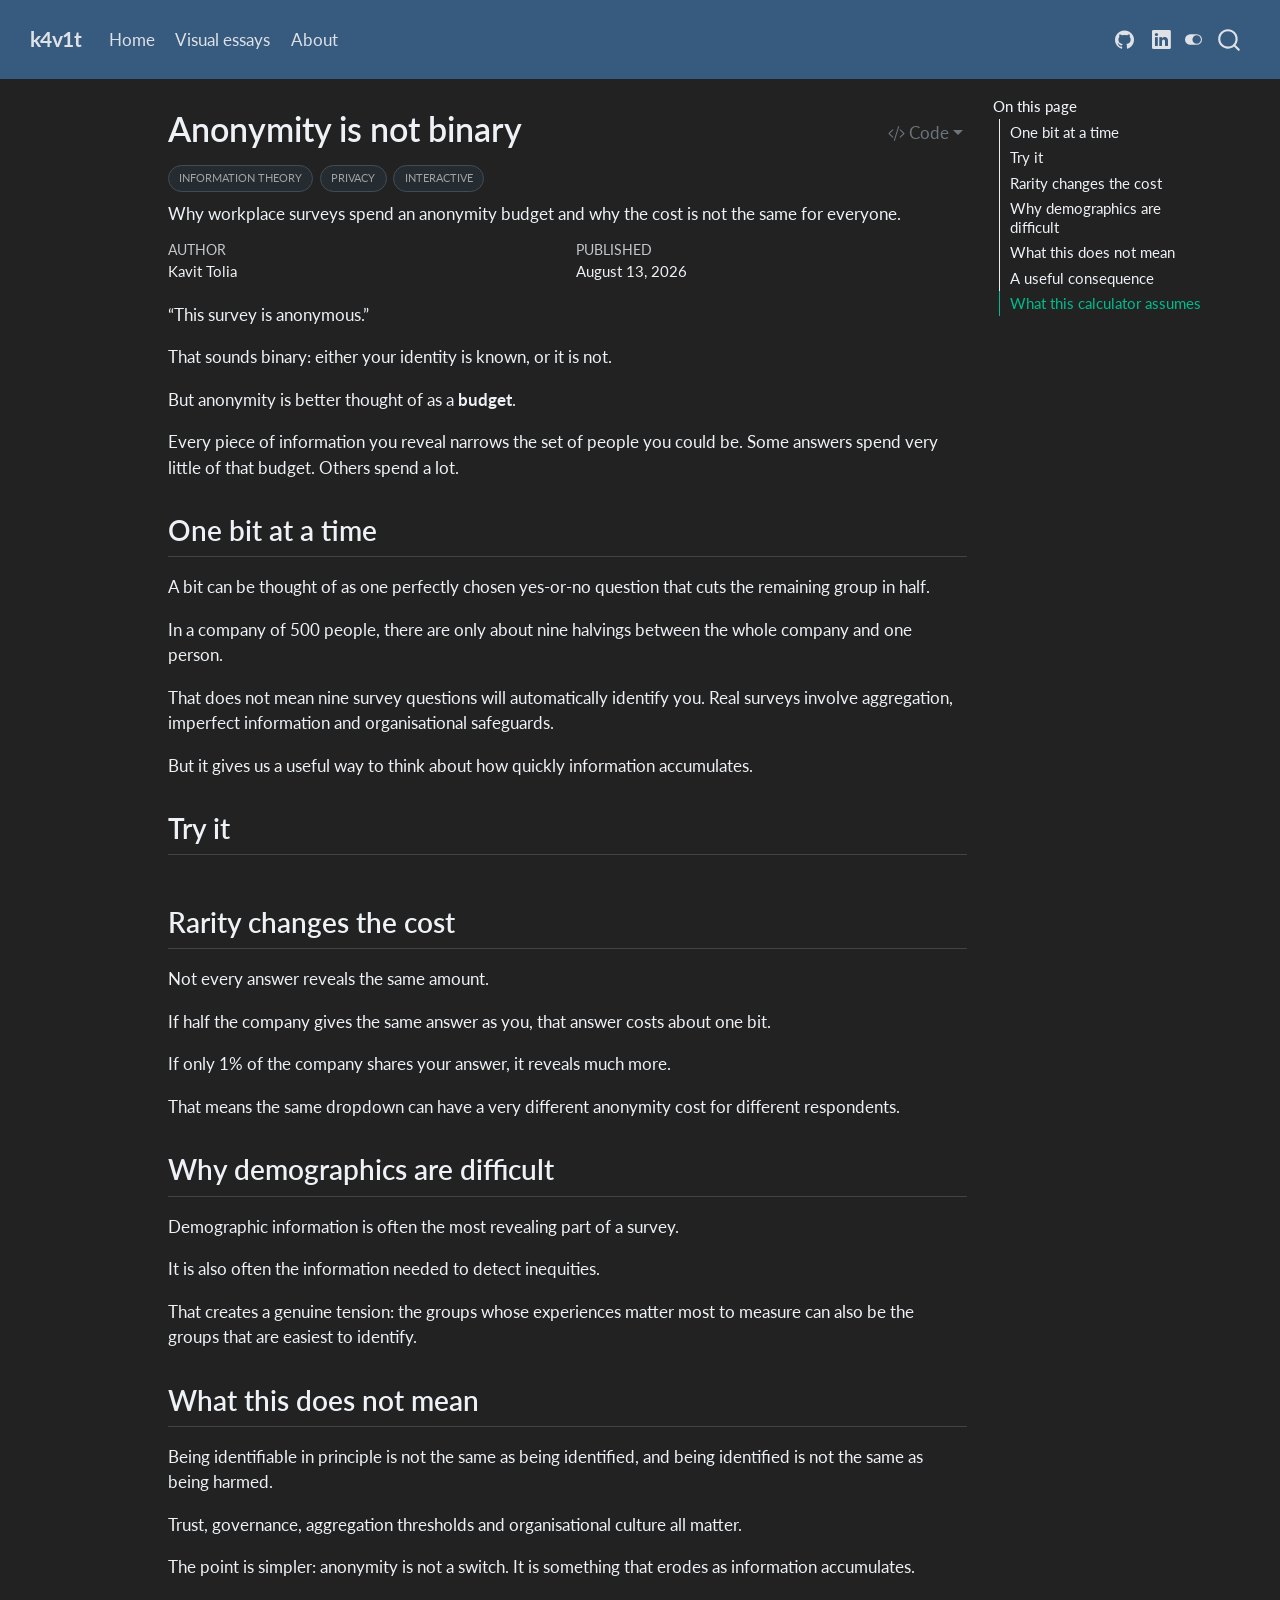
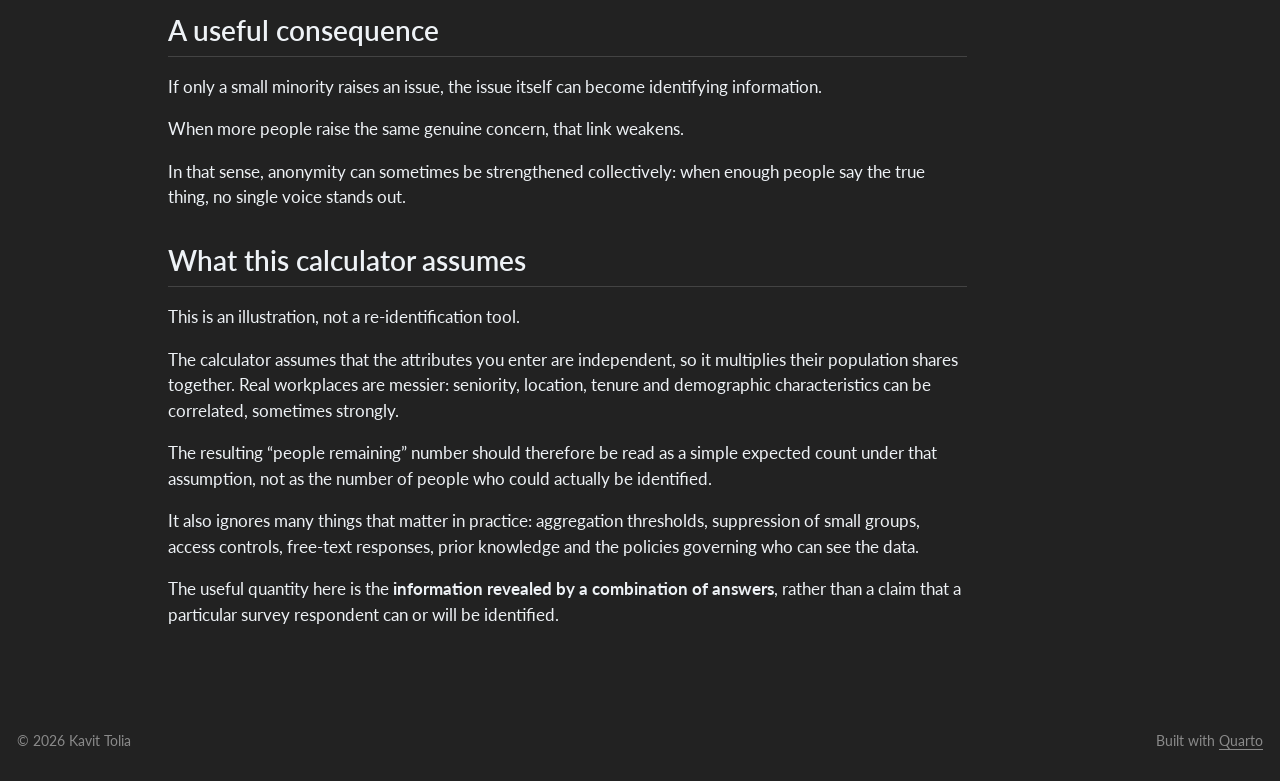
==== commit f5c66b42: "Built site for gh-pages" ====
--- a/posts/anonymity-budget/index.html
+++ b/posts/anonymity-budget/index.html
@@ -878,10 +878,10 @@
 <span id="cb4-345"><a href="#cb4-345" aria-hidden="true" tabindex="-1"></a><span class="vs">  &lt;svg viewBox="0 0 </span><span class="sc">${</span>svgWidth<span class="sc">}</span><span class="vs"> </span><span class="sc">${</span>svgHeight<span class="sc">}</span><span class="vs">" width="100%" style="max-width: 560px; display: block; margin: 0 auto;"&gt;</span></span>
 <span id="cb4-346"><a href="#cb4-346" aria-hidden="true" tabindex="-1"></a><span class="vs">    </span><span class="sc">${</span>segments<span class="op">.</span><span class="fu">map</span>(d <span class="kw">=&gt;</span> <span class="vs">`</span></span>
 <span id="cb4-347"><a href="#cb4-347" aria-hidden="true" tabindex="-1"></a><span class="vs">      &lt;polygon points="</span><span class="sc">${</span>d<span class="op">.</span><span class="at">points</span><span class="sc">}</span><span class="vs">" fill="</span><span class="sc">${</span>d<span class="op">.</span><span class="at">color</span><span class="sc">}</span><span class="vs">"&gt;&lt;/polygon&gt;</span></span>
-<span id="cb4-348"><a href="#cb4-348" aria-hidden="true" tabindex="-1"></a><span class="vs">      &lt;text x="</span><span class="sc">${</span>d<span class="op">.</span><span class="at">textX</span><span class="sc">}</span><span class="vs">" y="</span><span class="sc">${</span>d<span class="op">.</span><span class="at">valueY</span><span class="sc">}</span><span class="vs">" text-anchor="middle" fill="white" font-size="20" font-weight="700"&gt;</span></span>
+<span id="cb4-348"><a href="#cb4-348" aria-hidden="true" tabindex="-1"></a><span class="vs">      &lt;text x="</span><span class="sc">${</span>d<span class="op">.</span><span class="at">textX</span><span class="sc">}</span><span class="vs">" y="</span><span class="sc">${</span>d<span class="op">.</span><span class="at">valueY</span><span class="sc">}</span><span class="vs">" text-anchor="middle" fill="currentColor" font-size="20" font-weight="700"&gt;</span></span>
 <span id="cb4-349"><a href="#cb4-349" aria-hidden="true" tabindex="-1"></a><span class="vs">        </span><span class="sc">${</span>d<span class="op">.</span><span class="at">people</span> <span class="op">&gt;=</span> <span class="dv">10</span> <span class="op">?</span> d<span class="op">.</span><span class="at">people</span><span class="op">.</span><span class="fu">toFixed</span>(<span class="dv">0</span>) <span class="op">:</span> d<span class="op">.</span><span class="at">people</span><span class="op">.</span><span class="fu">toFixed</span>(<span class="dv">1</span>)<span class="sc">}</span></span>
 <span id="cb4-350"><a href="#cb4-350" aria-hidden="true" tabindex="-1"></a><span class="vs">      &lt;/text&gt;</span></span>
-<span id="cb4-351"><a href="#cb4-351" aria-hidden="true" tabindex="-1"></a><span class="vs">      &lt;text x="</span><span class="sc">${</span>d<span class="op">.</span><span class="at">textX</span><span class="sc">}</span><span class="vs">" y="</span><span class="sc">${</span>d<span class="op">.</span><span class="at">labelY</span><span class="sc">}</span><span class="vs">" text-anchor="middle" fill="white" font-size="12"&gt;</span></span>
+<span id="cb4-351"><a href="#cb4-351" aria-hidden="true" tabindex="-1"></a><span class="vs">      &lt;text x="</span><span class="sc">${</span>d<span class="op">.</span><span class="at">textX</span><span class="sc">}</span><span class="vs">" y="</span><span class="sc">${</span>d<span class="op">.</span><span class="at">labelY</span><span class="sc">}</span><span class="vs">" text-anchor="middle" fill="currentColor" font-size="12"&gt;</span></span>
 <span id="cb4-352"><a href="#cb4-352" aria-hidden="true" tabindex="-1"></a><span class="vs">        </span><span class="sc">${</span>d<span class="op">.</span><span class="at">label</span><span class="sc">}</span></span>
 <span id="cb4-353"><a href="#cb4-353" aria-hidden="true" tabindex="-1"></a><span class="vs">      &lt;/text&gt;</span></span>
 <span id="cb4-354"><a href="#cb4-354" aria-hidden="true" tabindex="-1"></a><span class="vs">    `</span>)<span class="op">.</span><span class="fu">join</span>(<span class="st">""</span>)<span class="sc">}</span></span>
@@ -1001,7 +1001,7 @@
 
 </main> <!-- /main -->
 <script type="ojs-module-contents">
-[base64]/IFwiQnJvYWQgcHJvZmlsZVwiIDpcbiAgcmVtYWluaW5nID4gNSA/[base64]/[base64]
+[base64]/IFwiQnJvYWQgcHJvZmlsZVwiIDpcbiAgcmVtYWluaW5nID4gNSA/[base64]
 </script>
 <script type="module">
 if (window.location.protocol === "file:") { alert("The OJS runtime does not work with file:// URLs. Please use a web server to view this document."); }
@@ -1827,10 +1827,10 @@
 <span id="cb5-349"><a href="#cb5-349" aria-hidden="true" tabindex="-1"></a><span class="vs">  &lt;svg viewBox="0 0 </span><span class="sc">${</span>svgWidth<span class="sc">}</span><span class="vs"> </span><span class="sc">${</span>svgHeight<span class="sc">}</span><span class="vs">" width="100%" style="max-width: 560px; display: block; margin: 0 auto;"&gt;</span></span>
 <span id="cb5-350"><a href="#cb5-350" aria-hidden="true" tabindex="-1"></a><span class="vs">    </span><span class="sc">${</span>segments<span class="op">.</span><span class="fu">map</span>(d <span class="kw">=&gt;</span> <span class="vs">`</span></span>
 <span id="cb5-351"><a href="#cb5-351" aria-hidden="true" tabindex="-1"></a><span class="vs">      &lt;polygon points="</span><span class="sc">${</span>d<span class="op">.</span><span class="at">points</span><span class="sc">}</span><span class="vs">" fill="</span><span class="sc">${</span>d<span class="op">.</span><span class="at">color</span><span class="sc">}</span><span class="vs">"&gt;&lt;/polygon&gt;</span></span>
-<span id="cb5-352"><a href="#cb5-352" aria-hidden="true" tabindex="-1"></a><span class="vs">      &lt;text x="</span><span class="sc">${</span>d<span class="op">.</span><span class="at">textX</span><span class="sc">}</span><span class="vs">" y="</span><span class="sc">${</span>d<span class="op">.</span><span class="at">valueY</span><span class="sc">}</span><span class="vs">" text-anchor="middle" fill="white" font-size="20" font-weight="700"&gt;</span></span>
+<span id="cb5-352"><a href="#cb5-352" aria-hidden="true" tabindex="-1"></a><span class="vs">      &lt;text x="</span><span class="sc">${</span>d<span class="op">.</span><span class="at">textX</span><span class="sc">}</span><span class="vs">" y="</span><span class="sc">${</span>d<span class="op">.</span><span class="at">valueY</span><span class="sc">}</span><span class="vs">" text-anchor="middle" fill="currentColor" font-size="20" font-weight="700"&gt;</span></span>
 <span id="cb5-353"><a href="#cb5-353" aria-hidden="true" tabindex="-1"></a><span class="vs">        </span><span class="sc">${</span>d<span class="op">.</span><span class="at">people</span> <span class="op">&gt;=</span> <span class="dv">10</span> <span class="op">?</span> d<span class="op">.</span><span class="at">people</span><span class="op">.</span><span class="fu">toFixed</span>(<span class="dv">0</span>) <span class="op">:</span> d<span class="op">.</span><span class="at">people</span><span class="op">.</span><span class="fu">toFixed</span>(<span class="dv">1</span>)<span class="sc">}</span></span>
 <span id="cb5-354"><a href="#cb5-354" aria-hidden="true" tabindex="-1"></a><span class="vs">      &lt;/text&gt;</span></span>
-<span id="cb5-355"><a href="#cb5-355" aria-hidden="true" tabindex="-1"></a><span class="vs">      &lt;text x="</span><span class="sc">${</span>d<span class="op">.</span><span class="at">textX</span><span class="sc">}</span><span class="vs">" y="</span><span class="sc">${</span>d<span class="op">.</span><span class="at">labelY</span><span class="sc">}</span><span class="vs">" text-anchor="middle" fill="white" font-size="12"&gt;</span></span>
+<span id="cb5-355"><a href="#cb5-355" aria-hidden="true" tabindex="-1"></a><span class="vs">      &lt;text x="</span><span class="sc">${</span>d<span class="op">.</span><span class="at">textX</span><span class="sc">}</span><span class="vs">" y="</span><span class="sc">${</span>d<span class="op">.</span><span class="at">labelY</span><span class="sc">}</span><span class="vs">" text-anchor="middle" fill="currentColor" font-size="12"&gt;</span></span>
 <span id="cb5-356"><a href="#cb5-356" aria-hidden="true" tabindex="-1"></a><span class="vs">        </span><span class="sc">${</span>d<span class="op">.</span><span class="at">label</span><span class="sc">}</span></span>
 <span id="cb5-357"><a href="#cb5-357" aria-hidden="true" tabindex="-1"></a><span class="vs">      &lt;/text&gt;</span></span>
 <span id="cb5-358"><a href="#cb5-358" aria-hidden="true" tabindex="-1"></a><span class="vs">    `</span>)<span class="op">.</span><span class="fu">join</span>(<span class="st">""</span>)<span class="sc">}</span></span>
--- a/styles.css
+++ b/styles.css
@@ -261,4 +261,31 @@
 
 .survey-pct {
   max-width: 160px;
+}
+
+/* Category / tag pills */
+
+.quarto-category,
+.listing-category {
+  border-radius: 999px !important;
+  padding: 0.25rem 0.6rem !important;
+  font-size: 0.78rem;
+  font-weight: 500;
+  text-decoration: none !important;
+}
+
+/* Light mode */
+body.quarto-light .quarto-category,
+body.quarto-light .listing-category {
+  color: #39424c !important;
+  background: #f1f3f5 !important;
+  border: 1px solid #d5dbe0 !important;
+}
+
+/* Dark mode */
+body.quarto-dark .quarto-category,
+body.quarto-dark .listing-category {
+  color: #f5f7fa !important;
+  background: #26313c !important;
+  border: 1px solid #596978 !important;
 }
